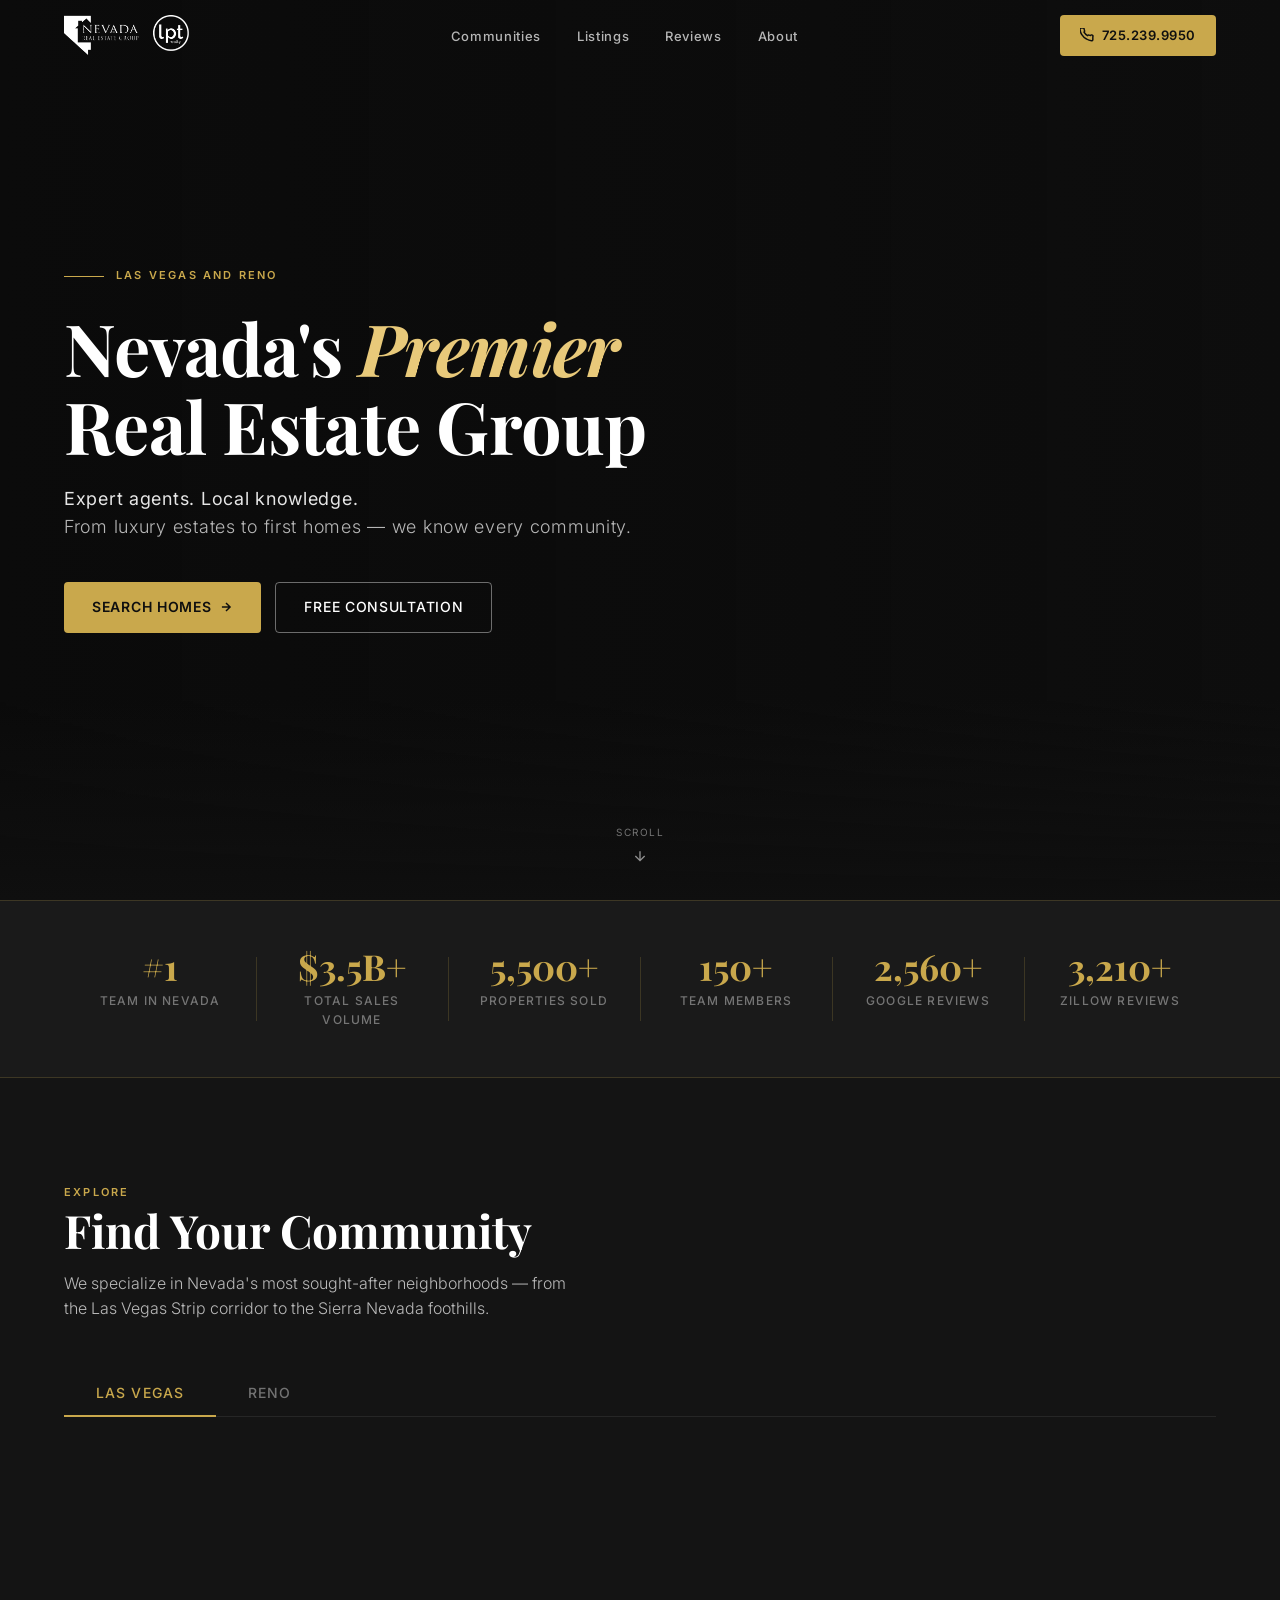
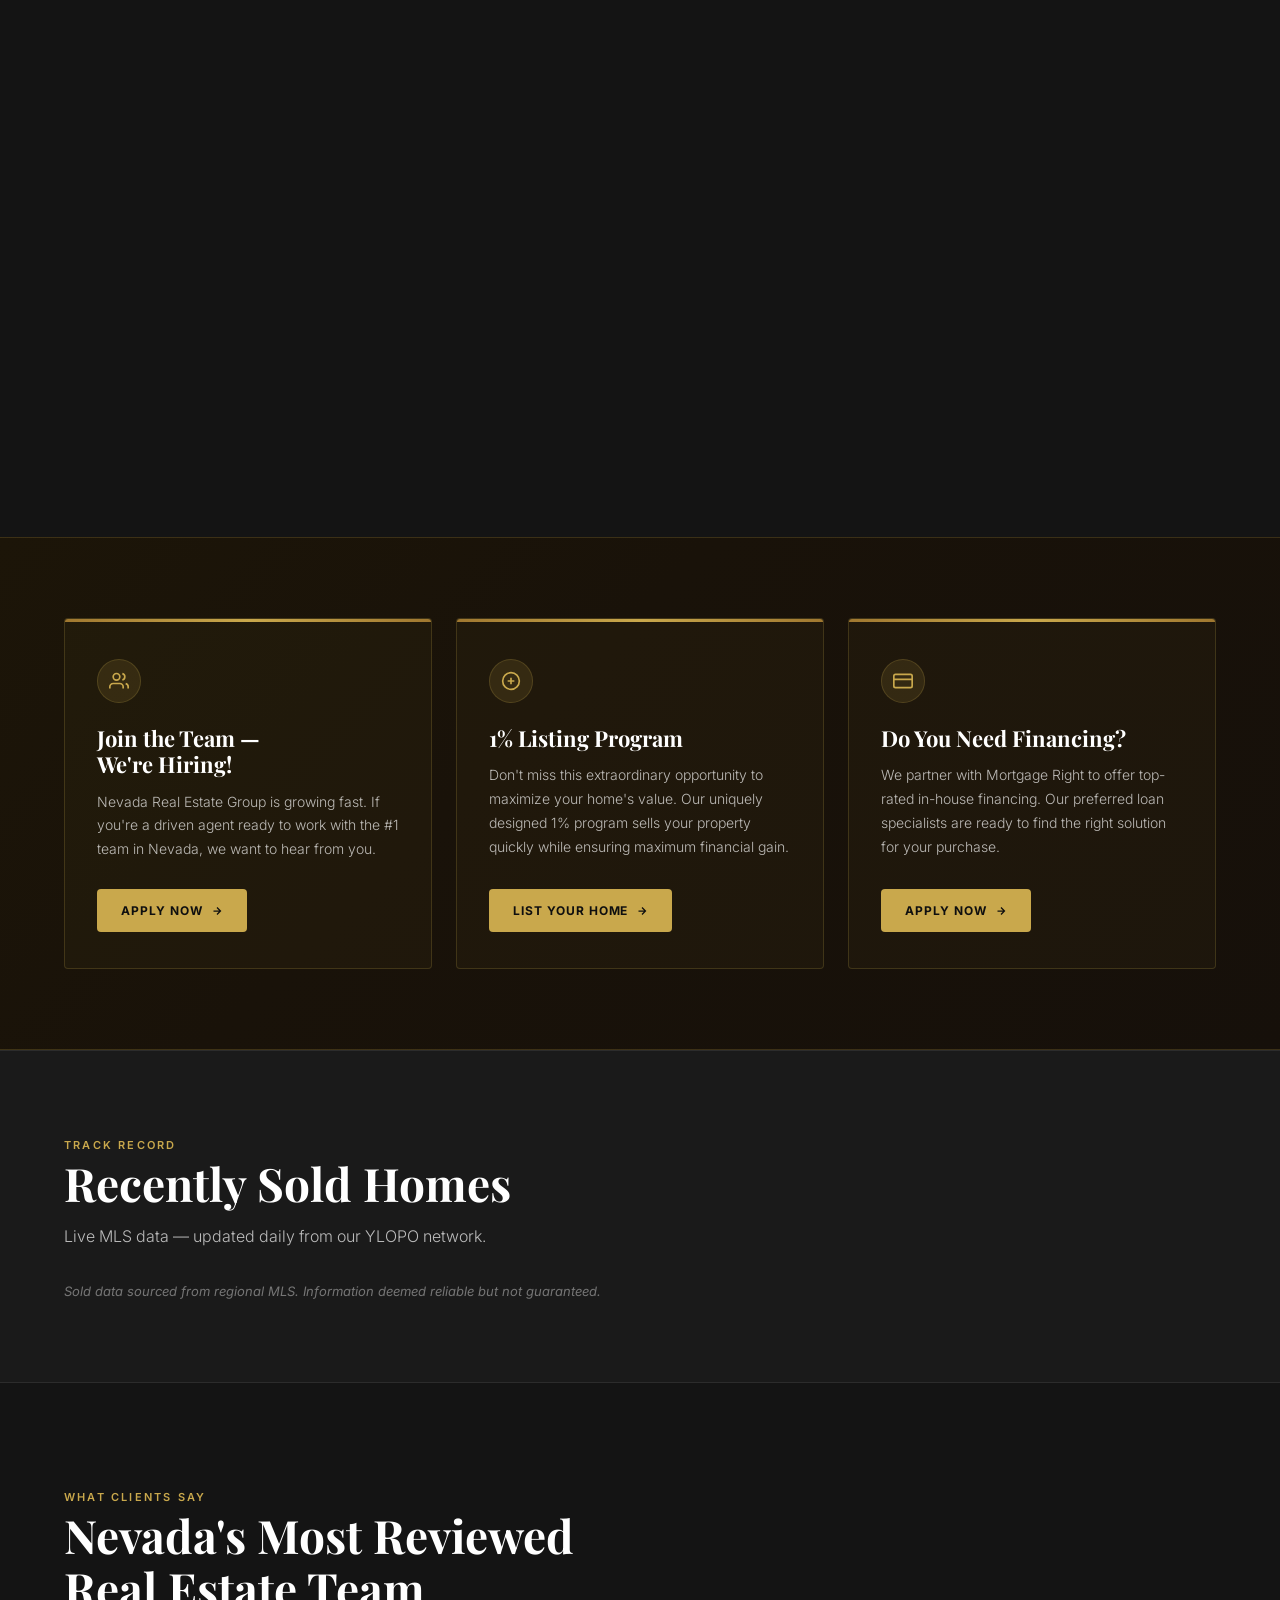
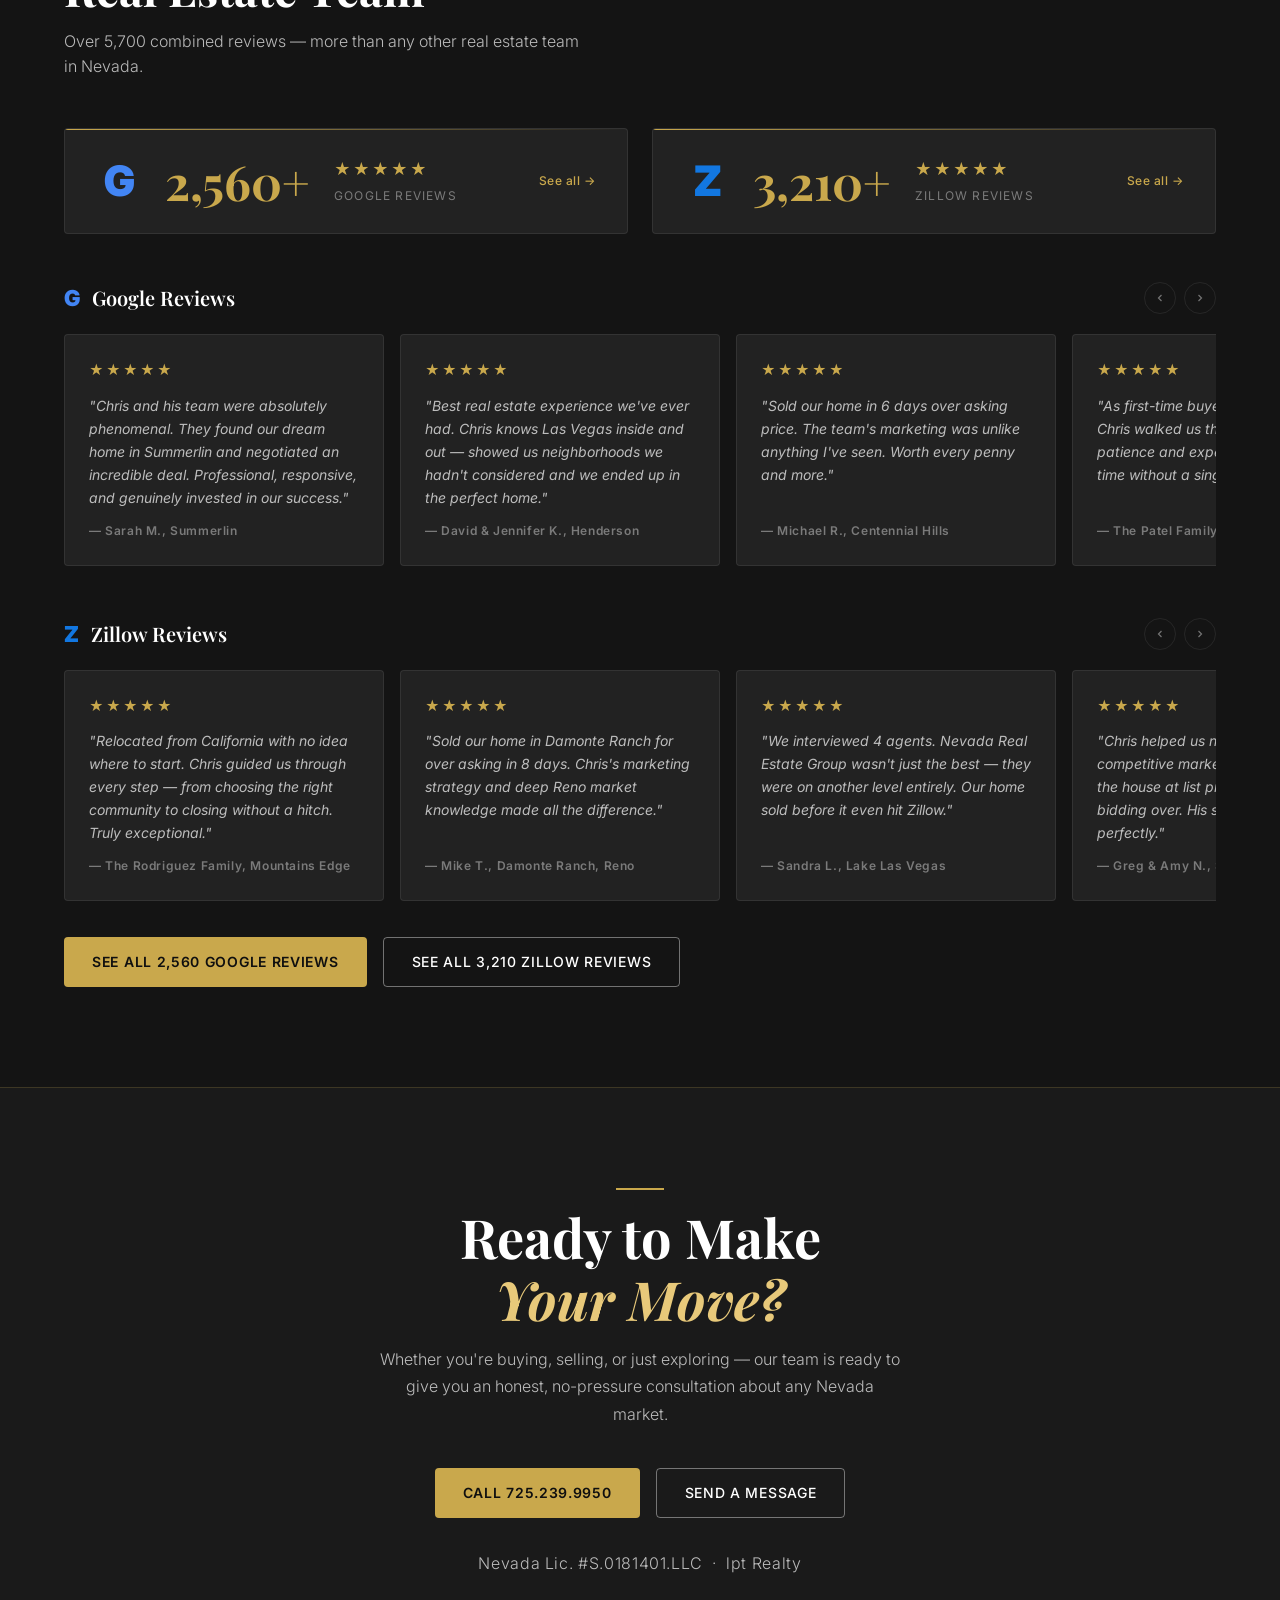
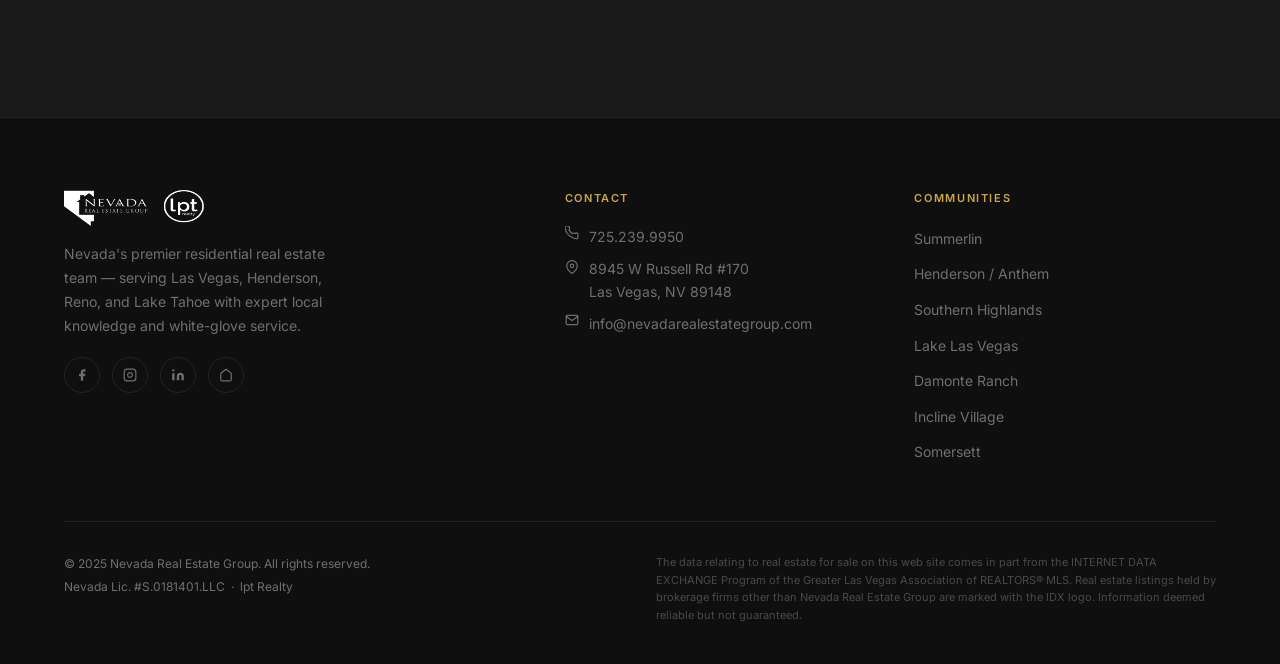
==== index.html @ 544e7f03 "Update homepage: real stats, flip cards, callouts, reviews carousel - Hero: updated eyebrow to "Las " ====
<!DOCTYPE html>
<html lang="en">
<head>
  <meta charset="UTF-8">
  <meta name="viewport" content="width=device-width, initial-scale=1.0">
  <title>Nevada Real Estate Group | Las Vegas &amp; Reno Homes For Sale | Chris Nevada</title>
  <meta name="description" content="Nevada Real Estate Group — Your premier Las Vegas and Reno real estate experts. Search homes for sale in Summerlin, Henderson, Damonte Ranch, and all Nevada communities. Call 725.239.9950.">
  <meta name="robots" content="index, follow">
  <link rel="canonical" href="https://www.nevadarealestategroup.com/">

  <!-- Open Graph -->
  <meta property="og:type" content="website">
  <meta property="og:title" content="Nevada Real Estate Group | Las Vegas &amp; Reno Homes For Sale">
  <meta property="og:description" content="Premier Las Vegas and Reno real estate. Expert agents, daily updated listings, and personal service. Call 725.239.9950.">
  <meta property="og:url" content="https://www.nevadarealestategroup.com/">
  <meta property="og:image" content="https://www.nevadarealestategroup.com/og-image.jpg">
  <meta property="og:site_name" content="Nevada Real Estate Group">

  <!-- Twitter Card -->
  <meta name="twitter:card" content="summary_large_image">
  <meta name="twitter:title" content="Nevada Real Estate Group | Las Vegas &amp; Reno Homes For Sale">
  <meta name="twitter:description" content="Premier Las Vegas and Reno real estate. Expert agents, daily updated listings.">

  <!-- Preconnect -->
  <link rel="preconnect" href="https://fonts.googleapis.com">
  <link rel="preconnect" href="https://fonts.gstatic.com" crossorigin>
  <link rel="preconnect" href="https://player.vimeo.com">

  <!-- Fonts -->
  <link href="https://fonts.googleapis.com/css2?family=Playfair+Display:ital,wght@0,400;0,600;0,700;1,400&family=Inter:wght@300;400;500;600&display=swap" rel="stylesheet">

  <!-- Schema.org Structured Data -->
  <script type="application/ld+json">
  {
    "@context": "https://schema.org",
    "@type": "RealEstateAgent",
    "name": "Nevada Real Estate Group",
    "alternateName": "Chris Nevada",
    "url": "https://www.nevadarealestategroup.com",
    "telephone": "+17252399950",
    "email": "info@nevadarealestategroup.com",
    "address": {
      "@type": "PostalAddress",
      "streetAddress": "8945 W Russell Rd #170",
      "addressLocality": "Las Vegas",
      "addressRegion": "NV",
      "postalCode": "89148",
      "addressCountry": "US"
    },
    "geo": {
      "@type": "GeoCoordinates",
      "latitude": 36.0614,
      "longitude": -115.2642
    },
    "openingHours": "Mo-Su 08:00-20:00",
    "areaServed": ["Las Vegas, NV", "Henderson, NV", "Reno, NV", "Nevada"],
    "priceRange": "$$-$$$$",
    "sameAs": [
      "https://www.facebook.com/NevadaRealEstateGroupINC/",
      "https://www.instagram.com/nreg_lasvegas/",
      "https://www.linkedin.com/in/chrisnevada/",
      "https://www.zillow.com/profile/NevadaGroup"
    ],
    "aggregateRating": {
      "@type": "AggregateRating",
      "ratingValue": "5.0",
      "reviewCount": "150",
      "bestRating": "5"
    }
  }
  </script>

  <style>
    /* ============================================================
       DESIGN TOKENS
    ============================================================ */
    :root {
      --gold:        #C9A84C;
      --gold-light:  #E8C97A;
      --gold-dark:   #A07830;
      --charcoal:    #0F0F0F;
      --dark:        #141414;
      --dark-2:      #1A1A1A;
      --dark-3:      #222222;
      --dark-4:      #2A2A2A;
      --border:      rgba(201,168,76,0.2);
      --border-dim:  rgba(255,255,255,0.08);
      --white:       #FFFFFF;
      --white-90:    rgba(255,255,255,0.90);
      --white-70:    rgba(255,255,255,0.70);
      --white-40:    rgba(255,255,255,0.40);
      --white-15:    rgba(255,255,255,0.15);
      --font-serif:  'Playfair Display', Georgia, serif;
      --font-sans:   'Inter', system-ui, sans-serif;
      --nav-h:       72px;
      --radius:      4px;
      --transition:  0.3s ease;
    }

    /* ============================================================
       RESET & BASE
    ============================================================ */
    *, *::before, *::after { box-sizing: border-box; margin: 0; padding: 0; }
    html { scroll-behavior: smooth; font-size: 16px; }
    body {
      background: var(--charcoal);
      color: var(--white-90);
      font-family: var(--font-sans);
      line-height: 1.6;
      -webkit-font-smoothing: antialiased;
    }
    img { display: block; max-width: 100%; }
    a { color: inherit; text-decoration: none; }
    button { font-family: var(--font-sans); cursor: pointer; border: none; background: none; }

    /* ============================================================
       UTILITIES
    ============================================================ */
    .container {
      width: 100%;
      max-width: 1200px;
      margin: 0 auto;
      padding: 0 24px;
    }
    .gold-rule {
      display: block;
      width: 48px;
      height: 2px;
      background: var(--gold);
      margin-bottom: 16px;
    }
    .section-label {
      font-family: var(--font-sans);
      font-size: 11px;
      font-weight: 600;
      letter-spacing: 0.2em;
      text-transform: uppercase;
      color: var(--gold);
      margin-bottom: 12px;
    }
    .visually-hidden {
      position: absolute;
      width: 1px; height: 1px;
      overflow: hidden;
      clip: rect(0,0,0,0);
    }

    /* ============================================================
       NAV
    ============================================================ */
    #nav {
      position: fixed;
      top: 0; left: 0; right: 0;
      z-index: 1000;
      height: var(--nav-h);
      display: flex;
      align-items: center;
      transition: background var(--transition), backdrop-filter var(--transition), border-color var(--transition);
      border-bottom: 1px solid transparent;
    }
    #nav.scrolled {
      background: rgba(14, 14, 14, 0.92);
      backdrop-filter: blur(16px);
      -webkit-backdrop-filter: blur(16px);
      border-bottom-color: var(--border-dim);
    }
    .nav-inner {
      display: flex;
      align-items: center;
      justify-content: space-between;
      width: 100%;
    }
    .nav-logo img {
      height: 40px;
      width: auto;
      filter: brightness(0) invert(1);
    }
    .nav-links {
      display: flex;
      align-items: center;
      gap: 36px;
      list-style: none;
    }
    .nav-links a {
      font-size: 13px;
      font-weight: 500;
      letter-spacing: 0.05em;
      color: var(--white-70);
      transition: color var(--transition);
      position: relative;
    }
    .nav-links a::after {
      content: '';
      position: absolute;
      bottom: -4px; left: 0; right: 0;
      height: 1px;
      background: var(--gold);
      transform: scaleX(0);
      transition: transform var(--transition);
      transform-origin: left;
    }
    .nav-links a:hover { color: var(--white); }
    .nav-links a:hover::after { transform: scaleX(1); }
    .nav-cta {
      display: flex;
      align-items: center;
      gap: 8px;
      padding: 10px 20px;
      background: var(--gold);
      color: var(--charcoal);
      font-size: 13px;
      font-weight: 600;
      letter-spacing: 0.04em;
      border-radius: var(--radius);
      transition: background var(--transition), transform var(--transition);
      white-space: nowrap;
    }
    .nav-cta:hover { background: var(--gold-light); transform: translateY(-1px); }
    .nav-cta svg { flex-shrink: 0; }

    /* Mobile hamburger */
    .nav-hamburger {
      display: none;
      flex-direction: column;
      gap: 5px;
      padding: 8px;
      cursor: pointer;
    }
    .nav-hamburger span {
      display: block;
      width: 24px; height: 2px;
      background: var(--white);
      border-radius: 2px;
      transition: var(--transition);
    }

    /* Mobile nav drawer */
    .nav-mobile {
      display: none;
      position: fixed;
      top: var(--nav-h); left: 0; right: 0;
      background: rgba(14,14,14,0.97);
      backdrop-filter: blur(16px);
      z-index: 999;
      padding: 32px 24px;
      border-bottom: 1px solid var(--border-dim);
    }
    .nav-mobile.open { display: block; }
    .nav-mobile ul {
      list-style: none;
      display: flex;
      flex-direction: column;
      gap: 24px;
      margin-bottom: 24px;
    }
    .nav-mobile ul a {
      font-size: 18px;
      font-weight: 400;
      color: var(--white-70);
    }
    .nav-mobile .nav-cta {
      display: inline-flex;
      font-size: 15px;
    }

    /* ============================================================
       HERO
    ============================================================ */
    #hero {
      position: relative;
      height: 100vh;
      min-height: 600px;
      display: flex;
      align-items: center;
      justify-content: center;
      overflow: hidden;
    }

    /* Vimeo video background */
    .hero-video-wrapper {
      position: absolute;
      inset: 0;
      z-index: 0;
      overflow: hidden;
    }
    .hero-video-wrapper iframe {
      position: absolute;
      top: 50%;
      left: 50%;
      width: 177.78vh; /* 16:9 at 100vh */
      height: 100vh;
      min-width: 100%;
      min-height: 56.25vw; /* 16:9 at 100vw */
      transform: translate(-50%, -50%);
      pointer-events: none;
      border: none;
    }

    /* Overlays */
    .hero-overlay-gradient {
      position: absolute;
      inset: 0;
      z-index: 1;
      background: linear-gradient(
        to right,
        rgba(10,10,10,0.80) 0%,
        rgba(10,10,10,0.55) 55%,
        rgba(10,10,10,0.30) 100%
      );
    }
    .hero-overlay-bottom {
      position: absolute;
      bottom: 0; left: 0; right: 0;
      height: 200px;
      z-index: 2;
      background: linear-gradient(to top, var(--charcoal), transparent);
    }

    /* Hero content */
    .hero-content {
      position: relative;
      z-index: 3;
      max-width: 680px;
    }
    .hero-eyebrow {
      display: flex;
      align-items: center;
      gap: 12px;
      margin-bottom: 24px;
    }
    .hero-eyebrow-line {
      display: block;
      width: 40px;
      height: 1px;
      background: var(--gold);
    }
    .hero-eyebrow span {
      font-size: 11px;
      font-weight: 600;
      letter-spacing: 0.2em;
      text-transform: uppercase;
      color: var(--gold);
    }
    #hero h1 {
      font-family: var(--font-serif);
      font-size: clamp(40px, 6vw, 72px);
      font-weight: 700;
      line-height: 1.08;
      color: var(--white);
      margin-bottom: 20px;
      letter-spacing: -0.01em;
    }
    #hero h1 em {
      font-style: italic;
      color: var(--gold-light);
    }
    .hero-sub {
      font-size: 18px;
      font-weight: 300;
      color: var(--white-70);
      margin-bottom: 40px;
      letter-spacing: 0.04em;
    }
    .hero-sub strong {
      color: var(--white-90);
      font-weight: 400;
    }
    .hero-ctas {
      display: flex;
      flex-wrap: wrap;
      gap: 14px;
      align-items: center;
    }
    .btn-primary {
      display: inline-flex;
      align-items: center;
      gap: 8px;
      padding: 14px 28px;
      background: var(--gold);
      color: var(--charcoal);
      font-size: 14px;
      font-weight: 600;
      letter-spacing: 0.05em;
      text-transform: uppercase;
      border-radius: var(--radius);
      transition: background var(--transition), transform var(--transition), box-shadow var(--transition);
    }
    .btn-primary:hover {
      background: var(--gold-light);
      transform: translateY(-2px);
      box-shadow: 0 8px 24px rgba(201,168,76,0.35);
    }
    .btn-outline {
      display: inline-flex;
      align-items: center;
      gap: 8px;
      padding: 13px 28px;
      border: 1px solid rgba(255,255,255,0.4);
      color: var(--white);
      font-size: 14px;
      font-weight: 500;
      letter-spacing: 0.05em;
      text-transform: uppercase;
      border-radius: var(--radius);
      transition: border-color var(--transition), background var(--transition), transform var(--transition);
    }
    .btn-outline:hover {
      border-color: var(--gold);
      background: rgba(201,168,76,0.08);
      transform: translateY(-2px);
    }

    /* Scroll indicator */
    .hero-scroll {
      position: absolute;
      bottom: 36px;
      left: 50%;
      transform: translateX(-50%);
      z-index: 3;
      display: flex;
      flex-direction: column;
      align-items: center;
      gap: 8px;
      opacity: 0.6;
      animation: bounce 2s infinite;
    }
    .hero-scroll span {
      font-size: 10px;
      letter-spacing: 0.15em;
      text-transform: uppercase;
      color: var(--white-70);
    }
    @keyframes bounce {
      0%, 100% { transform: translateX(-50%) translateY(0); }
      50% { transform: translateX(-50%) translateY(6px); }
    }

    /* ============================================================
       TRUST BAR
    ============================================================ */
    #trust {
      background: var(--dark-2);
      border-top: 1px solid var(--border);
      border-bottom: 1px solid var(--border);
      padding: 48px 0;
    }
    .trust-grid {
      display: grid;
      grid-template-columns: repeat(6, 1fr);
      gap: 0;
    }
    .trust-item {
      text-align: center;
      padding: 0 24px;
      position: relative;
    }
    .trust-item + .trust-item::before {
      content: '';
      position: absolute;
      left: 0; top: 10%; bottom: 10%;
      width: 1px;
      background: var(--border);
    }
    .trust-num {
      font-family: var(--font-serif);
      font-size: clamp(26px, 2.8vw, 38px);
      font-weight: 700;
      color: var(--gold);
      line-height: 1;
      margin-bottom: 6px;
    }
    .trust-label {
      font-size: 12px;
      font-weight: 500;
      letter-spacing: 0.1em;
      text-transform: uppercase;
      color: var(--white-40);
    }

    /* ============================================================
       COMMUNITIES
    ============================================================ */
    #communities {
      padding: 100px 0;
      background: var(--dark);
    }
    .section-header {
      margin-bottom: 48px;
    }
    .section-header h2 {
      font-family: var(--font-serif);
      font-size: clamp(30px, 4vw, 46px);
      font-weight: 700;
      color: var(--white);
      line-height: 1.15;
      margin-bottom: 14px;
    }
    .section-header p {
      font-size: 16px;
      color: var(--white-70);
      max-width: 520px;
      font-weight: 300;
    }

    /* Market tabs */
    .market-tabs {
      display: flex;
      gap: 0;
      margin-bottom: 48px;
      border-bottom: 1px solid var(--border-dim);
    }
    .market-tab {
      padding: 14px 32px;
      font-family: var(--font-sans);
      font-size: 14px;
      font-weight: 500;
      letter-spacing: 0.08em;
      text-transform: uppercase;
      color: var(--white-40);
      background: none;
      border: none;
      border-bottom: 2px solid transparent;
      margin-bottom: -1px;
      cursor: pointer;
      transition: color var(--transition), border-color var(--transition);
    }
    .market-tab:hover { color: var(--white-70); }
    .market-tab.active {
      color: var(--gold);
      border-bottom-color: var(--gold);
    }

    /* Communities grid */
    .communities-panel { display: none; }
    .communities-panel.active { display: block; }

    .communities-grid {
      display: grid;
      grid-template-columns: repeat(4, 1fr);
      gap: 16px;
    }

    /* Flip card */
    .community-card {
      height: 180px;
      perspective: 1000px;
      cursor: pointer;
    }
    .card-inner {
      position: relative;
      width: 100%; height: 100%;
      transform-style: preserve-3d;
      transition: transform 0.55s cubic-bezier(0.4, 0.2, 0.2, 1);
    }
    .community-card:hover .card-inner,
    .community-card.flipped .card-inner {
      transform: rotateY(180deg);
    }
    .card-front, .card-back {
      position: absolute;
      inset: 0;
      border-radius: var(--radius);
      backface-visibility: hidden;
      -webkit-backface-visibility: hidden;
      overflow: hidden;
    }
    .card-front {
      background: var(--dark-3);
      border: 1px solid var(--border-dim);
      padding: 24px 20px 20px;
      display: flex;
      flex-direction: column;
      justify-content: flex-end;
      transition: border-color var(--transition);
    }
    .card-front::before {
      content: '';
      position: absolute;
      top: 0; left: 0; right: 0;
      height: 2px;
      background: linear-gradient(90deg, var(--gold), var(--gold-dark));
      transform: scaleX(0);
      transition: transform 0.55s cubic-bezier(0.4, 0.2, 0.2, 1);
      transform-origin: left;
    }
    .community-card:hover .card-front::before { transform: scaleX(1); }
    .card-front-icon {
      position: absolute;
      top: 20px; right: 18px;
      color: var(--gold);
      opacity: 0.35;
    }
    .card-front h3 {
      font-family: var(--font-serif);
      font-size: 17px;
      font-weight: 600;
      color: var(--white);
      line-height: 1.25;
      margin-bottom: 4px;
    }
    .card-front .area {
      font-size: 11px;
      font-weight: 500;
      letter-spacing: 0.1em;
      text-transform: uppercase;
      color: var(--white-40);
    }
    .card-flip-hint {
      position: absolute;
      top: 16px; left: 16px;
      font-size: 10px;
      letter-spacing: 0.12em;
      text-transform: uppercase;
      color: var(--gold);
      opacity: 0.5;
    }
    .card-back {
      transform: rotateY(180deg);
      background: var(--dark-4);
      border: 1px solid var(--border);
      display: flex;
      flex-direction: column;
    }
    .card-back iframe {
      flex: 1;
      width: 100%;
      border: none;
      pointer-events: none;
      filter: grayscale(30%) brightness(0.85);
    }
    .card-back-cta {
      display: flex;
      align-items: center;
      justify-content: space-between;
      padding: 10px 14px;
      background: var(--gold);
      color: var(--charcoal);
      font-size: 11px;
      font-weight: 700;
      letter-spacing: 0.08em;
      text-transform: uppercase;
      text-decoration: none;
      transition: background var(--transition);
    }
    .card-back-cta:hover { background: var(--gold-light); }

    /* ============================================================
       RECENT SALES (YLOPO)
    ============================================================ */
    #recent-sales {
      padding: 80px 0;
      background: var(--dark-2);
      border-top: 1px solid var(--border-dim);
      border-bottom: 1px solid var(--border-dim);
    }
    #recent-sales .section-header {
      margin-bottom: 32px;
    }
    .ylopo-note {
      font-size: 13px;
      color: var(--white-40);
      margin-top: 24px;
      font-style: italic;
    }

    /* ============================================================
       REVIEWS
    ============================================================ */
    #reviews {
      padding: 100px 0;
      background: var(--dark);
    }
    .reviews-platforms {
      display: grid;
      grid-template-columns: 1fr 1fr;
      gap: 40px;
      margin-top: 56px;
    }
    .reviews-platform {
      background: var(--dark-3);
      border: 1px solid var(--border-dim);
      border-radius: var(--radius);
      padding: 40px;
      position: relative;
      overflow: hidden;
    }
    .reviews-platform::after {
      content: '';
      position: absolute;
      top: 0; left: 0; right: 0;
      height: 1px;
      background: linear-gradient(90deg, var(--gold), transparent);
    }
    .platform-header {
      display: flex;
      align-items: flex-start;
      justify-content: space-between;
      margin-bottom: 32px;
      gap: 16px;
    }
    .platform-info h3 {
      font-family: var(--font-serif);
      font-size: 22px;
      font-weight: 600;
      color: var(--white);
      margin-bottom: 8px;
    }
    .platform-stars {
      display: flex;
      align-items: center;
      gap: 4px;
      color: var(--gold);
      font-size: 18px;
      margin-bottom: 4px;
    }
    .platform-rating-text {
      font-size: 13px;
      color: var(--white-40);
    }
    .platform-logo {
      font-size: 28px;
      opacity: 0.7;
    }
    .review-quote {
      background: var(--dark-4);
      border-left: 2px solid var(--border);
      padding: 16px 18px;
      border-radius: 0 var(--radius) var(--radius) 0;
      margin-bottom: 12px;
    }
    .review-quote p {
      font-size: 14px;
      font-style: italic;
      color: var(--white-70);
      line-height: 1.65;
      margin-bottom: 8px;
    }
    .review-author {
      font-size: 12px;
      font-weight: 600;
      color: var(--white-40);
      letter-spacing: 0.05em;
    }
    .platform-cta {
      display: inline-flex;
      align-items: center;
      gap: 6px;
      margin-top: 24px;
      font-size: 13px;
      font-weight: 500;
      color: var(--gold);
      letter-spacing: 0.04em;
      transition: gap var(--transition);
    }
    .platform-cta:hover { gap: 10px; }

    /* ============================================================
       CTA STRIP
    ============================================================ */
    #cta-strip {
      padding: 100px 0;
      background: var(--dark-2);
      border-top: 1px solid var(--border);
      text-align: center;
    }
    #cta-strip .gold-rule { margin: 0 auto 16px; }
    #cta-strip h2 {
      font-family: var(--font-serif);
      font-size: clamp(32px, 5vw, 54px);
      font-weight: 700;
      color: var(--white);
      margin-bottom: 16px;
      line-height: 1.15;
    }
    #cta-strip h2 em {
      color: var(--gold-light);
      font-style: italic;
    }
    #cta-strip p {
      font-size: 16px;
      color: var(--white-70);
      max-width: 520px;
      margin: 0 auto 40px;
      font-weight: 300;
      line-height: 1.7;
    }
    .cta-strip-buttons {
      display: flex;
      align-items: center;
      justify-content: center;
      flex-wrap: wrap;
      gap: 16px;
      margin-bottom: 32px;
    }
    .license-note {
      font-size: 12px;
      color: var(--white-40);
      letter-spacing: 0.04em;
    }

    /* ============================================================
       FOOTER
    ============================================================ */
    footer {
      background: var(--charcoal);
      border-top: 1px solid var(--border-dim);
      padding: 72px 0 40px;
    }
    .footer-grid {
      display: grid;
      grid-template-columns: 1.5fr 1fr 1fr;
      gap: 48px;
      margin-bottom: 56px;
    }
    .footer-brand img {
      height: 36px;
      filter: brightness(0) invert(1);
      margin-bottom: 16px;
    }
    .footer-brand p {
      font-size: 14px;
      color: var(--white-40);
      line-height: 1.7;
      max-width: 280px;
    }
    .footer-col h4 {
      font-size: 11px;
      font-weight: 600;
      letter-spacing: 0.15em;
      text-transform: uppercase;
      color: var(--gold);
      margin-bottom: 18px;
    }
    .footer-col ul {
      list-style: none;
      display: flex;
      flex-direction: column;
      gap: 10px;
    }
    .footer-col ul li a {
      font-size: 14px;
      color: var(--white-40);
      transition: color var(--transition);
    }
    .footer-col ul li a:hover { color: var(--white); }
    .footer-contact-line {
      display: flex;
      align-items: flex-start;
      gap: 10px;
      font-size: 14px;
      color: var(--white-40);
      margin-bottom: 10px;
    }
    .footer-contact-line a { transition: color var(--transition); }
    .footer-contact-line a:hover { color: var(--white); }
    .footer-social {
      display: flex;
      gap: 12px;
      margin-top: 20px;
    }
    .footer-social a {
      display: flex;
      align-items: center;
      justify-content: center;
      width: 36px;
      height: 36px;
      border: 1px solid var(--border-dim);
      border-radius: 50%;
      color: var(--white-40);
      font-size: 14px;
      transition: border-color var(--transition), color var(--transition), background var(--transition);
    }
    .footer-social a:hover {
      border-color: var(--gold);
      color: var(--gold);
      background: rgba(201,168,76,0.08);
    }
    .footer-bottom {
      padding-top: 32px;
      border-top: 1px solid var(--border-dim);
      display: flex;
      align-items: flex-start;
      justify-content: space-between;
      gap: 24px;
      flex-wrap: wrap;
    }
    .footer-bottom-left p {
      font-size: 12px;
      color: var(--white-40);
      margin-bottom: 4px;
    }
    .footer-mls {
      font-size: 11px;
      color: var(--white-40);
      opacity: 0.6;
      max-width: 560px;
      line-height: 1.6;
    }

    /* ============================================================
       CALLOUTS
    ============================================================ */
    #callouts {
      padding: 80px 0;
      background: linear-gradient(135deg, #1C1508 0%, #191209 40%, #16100A 100%);
      border-top: 1px solid var(--border);
      border-bottom: 1px solid var(--border);
    }
    .callouts-grid {
      display: grid;
      grid-template-columns: repeat(3, 1fr);
      gap: 24px;
    }
    .callout-card {
      background: rgba(201,168,76,0.04);
      border: 1px solid var(--border);
      border-radius: var(--radius);
      padding: 40px 32px 36px;
      display: flex;
      flex-direction: column;
      position: relative;
      overflow: hidden;
      transition: border-color var(--transition), transform var(--transition), box-shadow var(--transition);
    }
    .callout-card::before {
      content: '';
      position: absolute;
      top: 0; left: 0; right: 0;
      height: 3px;
      background: linear-gradient(90deg, var(--gold-dark), var(--gold), var(--gold-dark));
    }
    .callout-card:hover {
      border-color: rgba(201,168,76,0.45);
      transform: translateY(-4px);
      box-shadow: 0 16px 40px rgba(0,0,0,0.5);
    }
    .callout-icon {
      width: 44px; height: 44px;
      border-radius: 50%;
      background: rgba(201,168,76,0.12);
      border: 1px solid var(--border);
      display: flex; align-items: center; justify-content: center;
      color: var(--gold);
      margin-bottom: 22px;
    }
    .callout-card h3 {
      font-family: var(--font-serif);
      font-size: 22px;
      font-weight: 700;
      color: var(--white);
      margin-bottom: 12px;
      line-height: 1.2;
    }
    .callout-card p {
      font-size: 14px;
      color: var(--white-70);
      line-height: 1.7;
      font-weight: 300;
      flex: 1;
      margin-bottom: 28px;
    }
    .callout-btn {
      display: inline-flex;
      align-items: center;
      gap: 8px;
      align-self: flex-start;
      padding: 12px 24px;
      background: var(--gold);
      color: var(--charcoal);
      font-size: 12px;
      font-weight: 700;
      letter-spacing: 0.08em;
      text-transform: uppercase;
      border-radius: var(--radius);
      transition: background var(--transition), transform var(--transition);
    }
    .callout-btn:hover { background: var(--gold-light); transform: translateY(-1px); }

    /* ============================================================
       REVIEWS — CAROUSEL
    ============================================================ */
    .reviews-counts {
      display: grid;
      grid-template-columns: 1fr 1fr;
      gap: 24px;
      margin-bottom: 48px;
    }
    .reviews-count-card {
      background: var(--dark-3);
      border: 1px solid var(--border-dim);
      border-radius: var(--radius);
      padding: 28px 32px;
      display: flex;
      align-items: center;
      gap: 24px;
      position: relative;
      overflow: hidden;
      transition: border-color var(--transition);
    }
    .reviews-count-card::after {
      content: '';
      position: absolute;
      top: 0; left: 0; right: 0;
      height: 1px;
      background: linear-gradient(90deg, var(--gold), transparent);
    }
    .reviews-count-card:hover { border-color: var(--border); }
    .rcc-platform {
      font-size: 42px;
      font-weight: 900;
      color: var(--white-40);
      line-height: 1;
      font-family: var(--font-sans);
      width: 44px;
      flex-shrink: 0;
      text-align: center;
    }
    .rcc-platform.google { color: #4285F4; }
    .rcc-platform.zillow { color: #1277E1; }
    .rcc-count {
      font-family: var(--font-serif);
      font-size: 48px;
      font-weight: 700;
      color: var(--gold);
      line-height: 1;
    }
    .rcc-meta { flex: 1; }
    .rcc-meta .rcc-stars { color: var(--gold); font-size: 16px; letter-spacing: 2px; }
    .rcc-meta .rcc-label {
      font-size: 12px;
      color: var(--white-40);
      text-transform: uppercase;
      letter-spacing: 0.1em;
      margin-top: 4px;
    }
    .rcc-link {
      font-size: 12px;
      color: var(--gold);
      font-weight: 500;
      letter-spacing: 0.04em;
      transition: opacity var(--transition);
      white-space: nowrap;
    }
    .rcc-link:hover { opacity: 0.75; }

    /* Review carousel */
    .reviews-carousel-wrap {
      position: relative;
    }
    .reviews-carousel-label {
      display: flex;
      align-items: center;
      gap: 12px;
      margin-bottom: 20px;
    }
    .reviews-carousel-label h3 {
      font-family: var(--font-serif);
      font-size: 20px;
      font-weight: 600;
      color: var(--white);
    }
    .reviews-carousel-label .rcc-platform { font-size: 22px; width: auto; }
    .carousel-nav {
      display: flex;
      gap: 8px;
      margin-left: auto;
    }
    .carousel-btn {
      width: 32px; height: 32px;
      border: 1px solid var(--border-dim);
      border-radius: 50%;
      display: flex; align-items: center; justify-content: center;
      color: var(--white-40);
      background: none;
      cursor: pointer;
      transition: border-color var(--transition), color var(--transition);
    }
    .carousel-btn:hover { border-color: var(--gold); color: var(--gold); }
    .reviews-carousel {
      display: flex;
      gap: 16px;
      overflow-x: auto;
      scroll-snap-type: x mandatory;
      scrollbar-width: none;
      -ms-overflow-style: none;
      padding-bottom: 4px;
    }
    .reviews-carousel::-webkit-scrollbar { display: none; }
    .review-card {
      flex: 0 0 320px;
      scroll-snap-align: start;
      background: var(--dark-3);
      border: 1px solid var(--border-dim);
      border-radius: var(--radius);
      padding: 24px;
      display: flex;
      flex-direction: column;
      gap: 12px;
    }
    .review-card-stars { color: var(--gold); font-size: 14px; letter-spacing: 2px; }
    .review-card-text {
      font-size: 14px;
      color: var(--white-70);
      line-height: 1.65;
      font-style: italic;
      flex: 1;
    }
    .review-card-author {
      font-size: 12px;
      font-weight: 600;
      color: var(--white-40);
      letter-spacing: 0.05em;
    }
    .reviews-section-cta {
      margin-top: 32px;
      display: flex;
      gap: 16px;
      flex-wrap: wrap;
    }

    /* ============================================================
       RESPONSIVE
    ============================================================ */
    @media (max-width: 1024px) {
      .communities-grid { grid-template-columns: repeat(3, 1fr); }
      .trust-grid { grid-template-columns: repeat(3, 1fr); gap: 0; }
    }
    @media (max-width: 768px) {
      :root { --nav-h: 64px; }
      .trust-grid { grid-template-columns: repeat(2, 1fr); gap: 0; }
      .trust-item + .trust-item::before { display: none; }
    }
    @media (max-width: 768px) {
      :root { --nav-h: 64px; }
      .nav-links, .nav-cta { display: none; }
      .nav-hamburger { display: flex; }
      .communities-grid { grid-template-columns: repeat(2, 1fr); }
      .reviews-platforms { grid-template-columns: 1fr; }
      .callouts-grid { grid-template-columns: 1fr; }
      .footer-grid { grid-template-columns: 1fr; gap: 40px; }
      .footer-bottom { flex-direction: column; }
      .hero-content { max-width: 100%; }
      .market-tab { padding: 12px 20px; font-size: 12px; }
    }
    @media (max-width: 480px) {
      .communities-grid { grid-template-columns: 1fr; }
      .trust-grid { grid-template-columns: 1fr 1fr; }
      .hero-ctas { flex-direction: column; align-items: flex-start; }
    }
  </style>
</head>

<body>

  <!-- ============================================================
       NAV
  ============================================================ -->
  <header>
    <nav id="nav" role="navigation" aria-label="Main navigation">
      <div class="container">
        <div class="nav-inner">
          <a href="/" class="nav-logo" aria-label="Nevada Real Estate Group — Home">
            <img src="logo.png" alt="Nevada Real Estate Group" width="160" height="40">
          </a>

          <ul class="nav-links">
            <li><a href="#communities">Communities</a></li>
            <li><a href="#recent-sales">Listings</a></li>
            <li><a href="#reviews">Reviews</a></li>
            <li><a href="#cta-strip">About</a></li>
          </ul>

          <a href="tel:+17252399950" class="nav-cta" aria-label="Call Nevada Real Estate Group">
            <svg width="14" height="14" viewBox="0 0 24 24" fill="none" stroke="currentColor" stroke-width="2.5" aria-hidden="true">
              <path d="M22 16.92v3a2 2 0 01-2.18 2 19.79 19.79 0 01-8.63-3.07A19.5 19.5 0 013.07 11.5 19.79 19.79 0 01.12 2.74 2 2 0 012.11 0h3a2 2 0 012 1.72c.127.96.361 1.903.7 2.81a2 2 0 01-.45 2.11L6.91 7.09a16 16 0 006 6l.46-.46a2 2 0 012.11-.45c.907.339 1.85.573 2.81.7A2 2 0 0122 14.92v2z"/>
            </svg>
            725.239.9950
          </a>

          <button class="nav-hamburger" aria-label="Toggle mobile menu" aria-expanded="false" id="hamburger-btn">
            <span></span>
            <span></span>
            <span></span>
          </button>
        </div>
      </div>
    </nav>

    <!-- Mobile nav -->
    <div class="nav-mobile" id="mobile-nav" role="dialog" aria-label="Mobile navigation">
      <ul>
        <li><a href="#communities" class="mobile-nav-link">Communities</a></li>
        <li><a href="#recent-sales" class="mobile-nav-link">Listings</a></li>
        <li><a href="#reviews" class="mobile-nav-link">Reviews</a></li>
        <li><a href="#cta-strip" class="mobile-nav-link">About</a></li>
      </ul>
      <a href="tel:+17252399950" class="nav-cta">
        <svg width="14" height="14" viewBox="0 0 24 24" fill="none" stroke="currentColor" stroke-width="2.5" aria-hidden="true">
          <path d="M22 16.92v3a2 2 0 01-2.18 2 19.79 19.79 0 01-8.63-3.07A19.5 19.5 0 013.07 11.5 19.79 19.79 0 01.12 2.74 2 2 0 012.11 0h3a2 2 0 012 1.72c.127.96.361 1.903.7 2.81a2 2 0 01-.45 2.11L6.91 7.09a16 16 0 006 6l.46-.46a2 2 0 012.11-.45c.907.339 1.85.573 2.81.7A2 2 0 0122 14.92v2z"/>
        </svg>
        Call 725.239.9950
      </a>
    </div>
  </header>

  <main>
    <!-- ============================================================
         HERO
    ============================================================ -->
    <section id="hero" aria-label="Hero">
      <!-- Vimeo video background -->
      <div class="hero-video-wrapper" aria-hidden="true">
        <iframe
          src="https://player.vimeo.com/video/1172292123?background=1&autoplay=1&loop=1&byline=0&title=0&muted=1&controls=0&dnt=1"
          frameborder="0"
          allow="autoplay; fullscreen"
          title="Las Vegas aerial video background"
          loading="lazy"
        ></iframe>
      </div>
      <div class="hero-overlay-gradient" aria-hidden="true"></div>
      <div class="hero-overlay-bottom" aria-hidden="true"></div>

      <div class="container">
        <div class="hero-content">
          <div class="hero-eyebrow">
            <span class="hero-eyebrow-line" aria-hidden="true"></span>
            <span>Las Vegas and Reno</span>
          </div>

          <h1>Nevada's <em>Premier</em><br>Real Estate Group</h1>

          <p class="hero-sub">
            <strong>Expert agents. Local knowledge.</strong><br>
            From luxury estates to first homes — we know every community.
          </p>

          <div class="hero-ctas">
            <a href="#communities" class="btn-primary">
              Search Homes
              <svg width="14" height="14" viewBox="0 0 24 24" fill="none" stroke="currentColor" stroke-width="2.5" aria-hidden="true"><path d="M5 12h14M12 5l7 7-7 7"/></svg>
            </a>
            <a href="tel:+17252399950" class="btn-outline">
              Free Consultation
            </a>
          </div>
        </div>
      </div>

      <div class="hero-scroll" aria-hidden="true">
        <span>Scroll</span>
        <svg width="16" height="16" viewBox="0 0 24 24" fill="none" stroke="currentColor" stroke-width="2"><path d="M12 5v14M5 12l7 7 7-7"/></svg>
      </div>
    </section>

    <!-- ============================================================
         TRUST BAR
    ============================================================ -->
    <section id="trust" aria-label="Key statistics">
      <div class="container">
        <div class="trust-grid">
          <div class="trust-item">
            <div class="trust-num">#1</div>
            <div class="trust-label">Team in Nevada</div>
          </div>
          <div class="trust-item">
            <div class="trust-num">$3.5B+</div>
            <div class="trust-label">Total Sales Volume</div>
          </div>
          <div class="trust-item">
            <div class="trust-num">5,500+</div>
            <div class="trust-label">Properties Sold</div>
          </div>
          <div class="trust-item">
            <div class="trust-num">150+</div>
            <div class="trust-label">Team Members</div>
          </div>
          <div class="trust-item">
            <div class="trust-num">2,560+</div>
            <div class="trust-label">Google Reviews</div>
          </div>
          <div class="trust-item">
            <div class="trust-num">3,210+</div>
            <div class="trust-label">Zillow Reviews</div>
          </div>
        </div>
      </div>
    </section>

    <!-- ============================================================
         COMMUNITIES
    ============================================================ -->
    <section id="communities" aria-label="Communities">
      <div class="container">
        <div class="section-header">
          <span class="section-label">Explore</span>
          <h2>Find Your Community</h2>
          <p>We specialize in Nevada's most sought-after neighborhoods — from the Las Vegas Strip corridor to the Sierra Nevada foothills.</p>
        </div>

        <!-- Market tabs -->
        <div class="market-tabs" role="tablist" aria-label="Nevada markets">
          <button class="market-tab active" role="tab" aria-selected="true" aria-controls="panel-lv" id="tab-lv" data-market="lv">
            Las Vegas
          </button>
          <button class="market-tab" role="tab" aria-selected="false" aria-controls="panel-reno" id="tab-reno" data-market="reno">
            Reno
          </button>
        </div>

        <!-- Las Vegas panel -->
        <div class="communities-panel active" id="panel-lv" role="tabpanel" aria-labelledby="tab-lv">
          <div class="communities-grid">
            <div class="community-card" data-label="Summerlin homes for sale">
              <div class="card-inner">
                <div class="card-front">
                  <span class="card-flip-hint">Hover to see map</span>
                  <svg class="card-front-icon" width="28" height="28" viewBox="0 0 24 24" fill="none" stroke="currentColor" stroke-width="1.2" aria-hidden="true"><path d="M3 9l9-7 9 7v11a2 2 0 01-2 2H5a2 2 0 01-2-2z"/><polyline points="9 22 9 12 15 12 15 22"/></svg>
                  <h3>Summerlin</h3>
                  <span class="area">Las Vegas, NV</span>
                </div>
                <div class="card-back">
                  <iframe data-src="https://maps.google.com/maps?q=Summerlin+Las+Vegas+NV&output=embed&z=13" title="Summerlin map" loading="lazy"></iframe>
                  <a href="https://www.nevadarealestategroup.com/summerlin/" class="card-back-cta">View Homes <span aria-hidden="true">→</span></a>
                </div>
              </div>
            </div>
            <div class="community-card" data-label="Centennial Hills homes for sale">
              <div class="card-inner">
                <div class="card-front">
                  <span class="card-flip-hint">Hover to see map</span>
                  <svg class="card-front-icon" width="28" height="28" viewBox="0 0 24 24" fill="none" stroke="currentColor" stroke-width="1.2" aria-hidden="true"><path d="M3 9l9-7 9 7v11a2 2 0 01-2 2H5a2 2 0 01-2-2z"/><polyline points="9 22 9 12 15 12 15 22"/></svg>
                  <h3>Centennial Hills</h3>
                  <span class="area">Northwest Las Vegas</span>
                </div>
                <div class="card-back">
                  <iframe data-src="https://maps.google.com/maps?q=Centennial+Hills+Las+Vegas+NV&output=embed&z=13" title="Centennial Hills map" loading="lazy"></iframe>
                  <a href="https://www.nevadarealestategroup.com/centennial-hills/" class="card-back-cta">View Homes <span aria-hidden="true">→</span></a>
                </div>
              </div>
            </div>
            <div class="community-card" data-label="Mountains Edge homes for sale">
              <div class="card-inner">
                <div class="card-front">
                  <span class="card-flip-hint">Hover to see map</span>
                  <svg class="card-front-icon" width="28" height="28" viewBox="0 0 24 24" fill="none" stroke="currentColor" stroke-width="1.2" aria-hidden="true"><path d="M3 9l9-7 9 7v11a2 2 0 01-2 2H5a2 2 0 01-2-2z"/><polyline points="9 22 9 12 15 12 15 22"/></svg>
                  <h3>Mountains Edge</h3>
                  <span class="area">Southwest Las Vegas</span>
                </div>
                <div class="card-back">
                  <iframe data-src="https://maps.google.com/maps?q=Mountains+Edge+Las+Vegas+NV&output=embed&z=13" title="Mountains Edge map" loading="lazy"></iframe>
                  <a href="https://www.nevadarealestategroup.com/mountains-edge/" class="card-back-cta">View Homes <span aria-hidden="true">→</span></a>
                </div>
              </div>
            </div>
            <div class="community-card" data-label="Red Rock Country Club homes for sale">
              <div class="card-inner">
                <div class="card-front">
                  <span class="card-flip-hint">Hover to see map</span>
                  <svg class="card-front-icon" width="28" height="28" viewBox="0 0 24 24" fill="none" stroke="currentColor" stroke-width="1.2" aria-hidden="true"><path d="M3 9l9-7 9 7v11a2 2 0 01-2 2H5a2 2 0 01-2-2z"/><polyline points="9 22 9 12 15 12 15 22"/></svg>
                  <h3>Red Rock Country Club</h3>
                  <span class="area">Summerlin, Las Vegas</span>
                </div>
                <div class="card-back">
                  <iframe data-src="https://maps.google.com/maps?q=Red+Rock+Country+Club+Las+Vegas+NV&output=embed&z=13" title="Red Rock Country Club map" loading="lazy"></iframe>
                  <a href="https://www.nevadarealestategroup.com/red-rock-country-club/" class="card-back-cta">View Homes <span aria-hidden="true">→</span></a>
                </div>
              </div>
            </div>
            <div class="community-card" data-label="The Lakes homes for sale">
              <div class="card-inner">
                <div class="card-front">
                  <span class="card-flip-hint">Hover to see map</span>
                  <svg class="card-front-icon" width="28" height="28" viewBox="0 0 24 24" fill="none" stroke="currentColor" stroke-width="1.2" aria-hidden="true"><path d="M3 9l9-7 9 7v11a2 2 0 01-2 2H5a2 2 0 01-2-2z"/><polyline points="9 22 9 12 15 12 15 22"/></svg>
                  <h3>The Lakes</h3>
                  <span class="area">Las Vegas, NV</span>
                </div>
                <div class="card-back">
                  <iframe data-src="https://maps.google.com/maps?q=The+Lakes+Las+Vegas+NV&output=embed&z=13" title="The Lakes map" loading="lazy"></iframe>
                  <a href="https://www.nevadarealestategroup.com/the-lakes/" class="card-back-cta">View Homes <span aria-hidden="true">→</span></a>
                </div>
              </div>
            </div>
            <div class="community-card" data-label="Southern Highlands homes for sale">
              <div class="card-inner">
                <div class="card-front">
                  <span class="card-flip-hint">Hover to see map</span>
                  <svg class="card-front-icon" width="28" height="28" viewBox="0 0 24 24" fill="none" stroke="currentColor" stroke-width="1.2" aria-hidden="true"><path d="M3 9l9-7 9 7v11a2 2 0 01-2 2H5a2 2 0 01-2-2z"/><polyline points="9 22 9 12 15 12 15 22"/></svg>
                  <h3>Southern Highlands</h3>
                  <span class="area">South Las Vegas</span>
                </div>
                <div class="card-back">
                  <iframe data-src="https://maps.google.com/maps?q=Southern+Highlands+Las+Vegas+NV&output=embed&z=13" title="Southern Highlands map" loading="lazy"></iframe>
                  <a href="https://www.nevadarealestategroup.com/southern-highlands/" class="card-back-cta">View Homes <span aria-hidden="true">→</span></a>
                </div>
              </div>
            </div>
            <div class="community-card" data-label="Desert Shores homes for sale">
              <div class="card-inner">
                <div class="card-front">
                  <span class="card-flip-hint">Hover to see map</span>
                  <svg class="card-front-icon" width="28" height="28" viewBox="0 0 24 24" fill="none" stroke="currentColor" stroke-width="1.2" aria-hidden="true"><path d="M3 9l9-7 9 7v11a2 2 0 01-2 2H5a2 2 0 01-2-2z"/><polyline points="9 22 9 12 15 12 15 22"/></svg>
                  <h3>Desert Shores</h3>
                  <span class="area">Northwest Las Vegas</span>
                </div>
                <div class="card-back">
                  <iframe data-src="https://maps.google.com/maps?q=Desert+Shores+Las+Vegas+NV&output=embed&z=13" title="Desert Shores map" loading="lazy"></iframe>
                  <a href="https://www.nevadarealestategroup.com/desert-shores/" class="card-back-cta">View Homes <span aria-hidden="true">→</span></a>
                </div>
              </div>
            </div>
            <div class="community-card" data-label="Henderson Anthem homes for sale">
              <div class="card-inner">
                <div class="card-front">
                  <span class="card-flip-hint">Hover to see map</span>
                  <svg class="card-front-icon" width="28" height="28" viewBox="0 0 24 24" fill="none" stroke="currentColor" stroke-width="1.2" aria-hidden="true"><path d="M3 9l9-7 9 7v11a2 2 0 01-2 2H5a2 2 0 01-2-2z"/><polyline points="9 22 9 12 15 12 15 22"/></svg>
                  <h3>Henderson / Anthem</h3>
                  <span class="area">Henderson, NV</span>
                </div>
                <div class="card-back">
                  <iframe data-src="https://maps.google.com/maps?q=Anthem+Henderson+NV&output=embed&z=13" title="Henderson Anthem map" loading="lazy"></iframe>
                  <a href="https://www.nevadarealestategroup.com/henderson/" class="card-back-cta">View Homes <span aria-hidden="true">→</span></a>
                </div>
              </div>
            </div>
            <div class="community-card" data-label="Green Valley Ranch homes for sale">
              <div class="card-inner">
                <div class="card-front">
                  <span class="card-flip-hint">Hover to see map</span>
                  <svg class="card-front-icon" width="28" height="28" viewBox="0 0 24 24" fill="none" stroke="currentColor" stroke-width="1.2" aria-hidden="true"><path d="M3 9l9-7 9 7v11a2 2 0 01-2 2H5a2 2 0 01-2-2z"/><polyline points="9 22 9 12 15 12 15 22"/></svg>
                  <h3>Green Valley Ranch</h3>
                  <span class="area">Henderson, NV</span>
                </div>
                <div class="card-back">
                  <iframe data-src="https://maps.google.com/maps?q=Green+Valley+Ranch+Henderson+NV&output=embed&z=13" title="Green Valley Ranch map" loading="lazy"></iframe>
                  <a href="https://www.nevadarealestategroup.com/green-valley/" class="card-back-cta">View Homes <span aria-hidden="true">→</span></a>
                </div>
              </div>
            </div>
            <div class="community-card" data-label="Lake Las Vegas homes for sale">
              <div class="card-inner">
                <div class="card-front">
                  <span class="card-flip-hint">Hover to see map</span>
                  <svg class="card-front-icon" width="28" height="28" viewBox="0 0 24 24" fill="none" stroke="currentColor" stroke-width="1.2" aria-hidden="true"><path d="M3 9l9-7 9 7v11a2 2 0 01-2 2H5a2 2 0 01-2-2z"/><polyline points="9 22 9 12 15 12 15 22"/></svg>
                  <h3>Lake Las Vegas</h3>
                  <span class="area">Henderson, NV</span>
                </div>
                <div class="card-back">
                  <iframe data-src="https://maps.google.com/maps?q=Lake+Las+Vegas+Henderson+NV&output=embed&z=13" title="Lake Las Vegas map" loading="lazy"></iframe>
                  <a href="https://www.nevadarealestategroup.com/lake-las-vegas/" class="card-back-cta">View Homes <span aria-hidden="true">→</span></a>
                </div>
              </div>
            </div>
            <div class="community-card" data-label="MacDonald Highlands homes for sale">
              <div class="card-inner">
                <div class="card-front">
                  <span class="card-flip-hint">Hover to see map</span>
                  <svg class="card-front-icon" width="28" height="28" viewBox="0 0 24 24" fill="none" stroke="currentColor" stroke-width="1.2" aria-hidden="true"><path d="M3 9l9-7 9 7v11a2 2 0 01-2 2H5a2 2 0 01-2-2z"/><polyline points="9 22 9 12 15 12 15 22"/></svg>
                  <h3>MacDonald Highlands</h3>
                  <span class="area">Henderson, NV</span>
                </div>
                <div class="card-back">
                  <iframe data-src="https://maps.google.com/maps?q=MacDonald+Highlands+Henderson+NV&output=embed&z=13" title="MacDonald Highlands map" loading="lazy"></iframe>
                  <a href="https://www.nevadarealestategroup.com/macdonald-highlands/" class="card-back-cta">View Homes <span aria-hidden="true">→</span></a>
                </div>
              </div>
            </div>
            <div class="community-card" data-label="North Las Vegas homes for sale">
              <div class="card-inner">
                <div class="card-front">
                  <span class="card-flip-hint">Hover to see map</span>
                  <svg class="card-front-icon" width="28" height="28" viewBox="0 0 24 24" fill="none" stroke="currentColor" stroke-width="1.2" aria-hidden="true"><path d="M3 9l9-7 9 7v11a2 2 0 01-2 2H5a2 2 0 01-2-2z"/><polyline points="9 22 9 12 15 12 15 22"/></svg>
                  <h3>North Las Vegas</h3>
                  <span class="area">North Las Vegas, NV</span>
                </div>
                <div class="card-back">
                  <iframe data-src="https://maps.google.com/maps?q=North+Las+Vegas+NV&output=embed&z=13" title="North Las Vegas map" loading="lazy"></iframe>
                  <a href="https://www.nevadarealestategroup.com/north-las-vegas/" class="card-back-cta">View Homes <span aria-hidden="true">→</span></a>
                </div>
              </div>
            </div>
          </div>
        </div>

        <!-- Reno panel -->
        <div class="communities-panel" id="panel-reno" role="tabpanel" aria-labelledby="tab-reno">
          <div class="communities-grid">
            <div class="community-card" data-label="Damonte Ranch homes for sale">
              <div class="card-inner">
                <div class="card-front">
                  <span class="card-flip-hint">Hover to see map</span>
                  <svg class="card-front-icon" width="28" height="28" viewBox="0 0 24 24" fill="none" stroke="currentColor" stroke-width="1.2" aria-hidden="true"><path d="M3 9l9-7 9 7v11a2 2 0 01-2 2H5a2 2 0 01-2-2z"/><polyline points="9 22 9 12 15 12 15 22"/></svg>
                  <h3>Damonte Ranch</h3>
                  <span class="area">South Reno, NV</span>
                </div>
                <div class="card-back">
                  <iframe data-src="https://maps.google.com/maps?q=Damonte+Ranch+Reno+NV&output=embed&z=13" title="Damonte Ranch map" loading="lazy"></iframe>
                  <a href="https://www.nevadarealestategroup.com/damonte-ranch/" class="card-back-cta">View Homes <span aria-hidden="true">→</span></a>
                </div>
              </div>
            </div>
            <div class="community-card" data-label="Double Diamond homes for sale">
              <div class="card-inner">
                <div class="card-front">
                  <span class="card-flip-hint">Hover to see map</span>
                  <svg class="card-front-icon" width="28" height="28" viewBox="0 0 24 24" fill="none" stroke="currentColor" stroke-width="1.2" aria-hidden="true"><path d="M3 9l9-7 9 7v11a2 2 0 01-2 2H5a2 2 0 01-2-2z"/><polyline points="9 22 9 12 15 12 15 22"/></svg>
                  <h3>Double Diamond</h3>
                  <span class="area">South Reno, NV</span>
                </div>
                <div class="card-back">
                  <iframe data-src="https://maps.google.com/maps?q=Double+Diamond+Reno+NV&output=embed&z=13" title="Double Diamond map" loading="lazy"></iframe>
                  <a href="https://www.nevadarealestategroup.com/double-diamond/" class="card-back-cta">View Homes <span aria-hidden="true">→</span></a>
                </div>
              </div>
            </div>
            <div class="community-card" data-label="South Reno homes for sale">
              <div class="card-inner">
                <div class="card-front">
                  <span class="card-flip-hint">Hover to see map</span>
                  <svg class="card-front-icon" width="28" height="28" viewBox="0 0 24 24" fill="none" stroke="currentColor" stroke-width="1.2" aria-hidden="true"><path d="M3 9l9-7 9 7v11a2 2 0 01-2 2H5a2 2 0 01-2-2z"/><polyline points="9 22 9 12 15 12 15 22"/></svg>
                  <h3>South Reno</h3>
                  <span class="area">Reno, NV</span>
                </div>
                <div class="card-back">
                  <iframe data-src="https://maps.google.com/maps?q=South+Reno+NV&output=embed&z=13" title="South Reno map" loading="lazy"></iframe>
                  <a href="https://www.nevadarealestategroup.com/south-reno/" class="card-back-cta">View Homes <span aria-hidden="true">→</span></a>
                </div>
              </div>
            </div>
            <div class="community-card" data-label="Midtown Reno homes for sale">
              <div class="card-inner">
                <div class="card-front">
                  <span class="card-flip-hint">Hover to see map</span>
                  <svg class="card-front-icon" width="28" height="28" viewBox="0 0 24 24" fill="none" stroke="currentColor" stroke-width="1.2" aria-hidden="true"><path d="M3 9l9-7 9 7v11a2 2 0 01-2 2H5a2 2 0 01-2-2z"/><polyline points="9 22 9 12 15 12 15 22"/></svg>
                  <h3>Midtown Reno</h3>
                  <span class="area">Reno, NV</span>
                </div>
                <div class="card-back">
                  <iframe data-src="https://maps.google.com/maps?q=Midtown+Reno+NV&output=embed&z=13" title="Midtown Reno map" loading="lazy"></iframe>
                  <a href="https://www.nevadarealestategroup.com/midtown-reno/" class="card-back-cta">View Homes <span aria-hidden="true">→</span></a>
                </div>
              </div>
            </div>
            <div class="community-card" data-label="Somersett homes for sale">
              <div class="card-inner">
                <div class="card-front">
                  <span class="card-flip-hint">Hover to see map</span>
                  <svg class="card-front-icon" width="28" height="28" viewBox="0 0 24 24" fill="none" stroke="currentColor" stroke-width="1.2" aria-hidden="true"><path d="M3 9l9-7 9 7v11a2 2 0 01-2 2H5a2 2 0 01-2-2z"/><polyline points="9 22 9 12 15 12 15 22"/></svg>
                  <h3>Somersett</h3>
                  <span class="area">Northwest Reno, NV</span>
                </div>
                <div class="card-back">
                  <iframe data-src="https://maps.google.com/maps?q=Somersett+Reno+NV&output=embed&z=13" title="Somersett map" loading="lazy"></iframe>
                  <a href="https://www.nevadarealestategroup.com/somersett/" class="card-back-cta">View Homes <span aria-hidden="true">→</span></a>
                </div>
              </div>
            </div>
            <div class="community-card" data-label="Caughlin Ranch homes for sale">
              <div class="card-inner">
                <div class="card-front">
                  <span class="card-flip-hint">Hover to see map</span>
                  <svg class="card-front-icon" width="28" height="28" viewBox="0 0 24 24" fill="none" stroke="currentColor" stroke-width="1.2" aria-hidden="true"><path d="M3 9l9-7 9 7v11a2 2 0 01-2 2H5a2 2 0 01-2-2z"/><polyline points="9 22 9 12 15 12 15 22"/></svg>
                  <h3>Caughlin Ranch</h3>
                  <span class="area">West Reno, NV</span>
                </div>
                <div class="card-back">
                  <iframe data-src="https://maps.google.com/maps?q=Caughlin+Ranch+Reno+NV&output=embed&z=13" title="Caughlin Ranch map" loading="lazy"></iframe>
                  <a href="https://www.nevadarealestategroup.com/caughlin-ranch/" class="card-back-cta">View Homes <span aria-hidden="true">→</span></a>
                </div>
              </div>
            </div>
            <div class="community-card" data-label="Arrowcreek homes for sale">
              <div class="card-inner">
                <div class="card-front">
                  <span class="card-flip-hint">Hover to see map</span>
                  <svg class="card-front-icon" width="28" height="28" viewBox="0 0 24 24" fill="none" stroke="currentColor" stroke-width="1.2" aria-hidden="true"><path d="M3 9l9-7 9 7v11a2 2 0 01-2 2H5a2 2 0 01-2-2z"/><polyline points="9 22 9 12 15 12 15 22"/></svg>
                  <h3>Arrowcreek</h3>
                  <span class="area">South Reno, NV</span>
                </div>
                <div class="card-back">
                  <iframe data-src="https://maps.google.com/maps?q=Arrowcreek+Reno+NV&output=embed&z=13" title="Arrowcreek map" loading="lazy"></iframe>
                  <a href="https://www.nevadarealestategroup.com/arrowcreek/" class="card-back-cta">View Homes <span aria-hidden="true">→</span></a>
                </div>
              </div>
            </div>
            <div class="community-card" data-label="Spanish Springs homes for sale">
              <div class="card-inner">
                <div class="card-front">
                  <span class="card-flip-hint">Hover to see map</span>
                  <svg class="card-front-icon" width="28" height="28" viewBox="0 0 24 24" fill="none" stroke="currentColor" stroke-width="1.2" aria-hidden="true"><path d="M3 9l9-7 9 7v11a2 2 0 01-2 2H5a2 2 0 01-2-2z"/><polyline points="9 22 9 12 15 12 15 22"/></svg>
                  <h3>Spanish Springs</h3>
                  <span class="area">Sparks, NV</span>
                </div>
                <div class="card-back">
                  <iframe data-src="https://maps.google.com/maps?q=Spanish+Springs+Sparks+NV&output=embed&z=13" title="Spanish Springs map" loading="lazy"></iframe>
                  <a href="https://www.nevadarealestategroup.com/spanish-springs/" class="card-back-cta">View Homes <span aria-hidden="true">→</span></a>
                </div>
              </div>
            </div>
            <div class="community-card" data-label="Incline Village homes for sale">
              <div class="card-inner">
                <div class="card-front">
                  <span class="card-flip-hint">Hover to see map</span>
                  <svg class="card-front-icon" width="28" height="28" viewBox="0 0 24 24" fill="none" stroke="currentColor" stroke-width="1.2" aria-hidden="true"><path d="M3 9l9-7 9 7v11a2 2 0 01-2 2H5a2 2 0 01-2-2z"/><polyline points="9 22 9 12 15 12 15 22"/></svg>
                  <h3>Incline Village</h3>
                  <span class="area">Lake Tahoe, NV</span>
                </div>
                <div class="card-back">
                  <iframe data-src="https://maps.google.com/maps?q=Incline+Village+NV&output=embed&z=13" title="Incline Village map" loading="lazy"></iframe>
                  <a href="https://www.nevadarealestategroup.com/incline-village/" class="card-back-cta">View Homes <span aria-hidden="true">→</span></a>
                </div>
              </div>
            </div>
            <div class="community-card" data-label="Carson City homes for sale">
              <div class="card-inner">
                <div class="card-front">
                  <span class="card-flip-hint">Hover to see map</span>
                  <svg class="card-front-icon" width="28" height="28" viewBox="0 0 24 24" fill="none" stroke="currentColor" stroke-width="1.2" aria-hidden="true"><path d="M3 9l9-7 9 7v11a2 2 0 01-2 2H5a2 2 0 01-2-2z"/><polyline points="9 22 9 12 15 12 15 22"/></svg>
                  <h3>Carson City</h3>
                  <span class="area">Carson City, NV</span>
                </div>
                <div class="card-back">
                  <iframe data-src="https://maps.google.com/maps?q=Carson+City+NV&output=embed&z=13" title="Carson City map" loading="lazy"></iframe>
                  <a href="https://www.nevadarealestategroup.com/carson-city/" class="card-back-cta">View Homes <span aria-hidden="true">→</span></a>
                </div>
              </div>
            </div>
          </div>
        </div>
      </div>
    </section>

    <!-- ============================================================
         CALLOUTS
    ============================================================ -->
    <section id="callouts" aria-label="Our services">
      <div class="container">
        <div class="callouts-grid">

          <div class="callout-card">
            <div class="callout-icon" aria-hidden="true">
              <svg width="20" height="20" viewBox="0 0 24 24" fill="none" stroke="currentColor" stroke-width="2"><path d="M17 21v-2a4 4 0 00-4-4H5a4 4 0 00-4 4v2"/><circle cx="9" cy="7" r="4"/><path d="M23 21v-2a4 4 0 00-3-3.87M16 3.13a4 4 0 010 7.75"/></svg>
            </div>
            <h3>Join the Team —<br>We're Hiring!</h3>
            <p>Nevada Real Estate Group is growing fast. If you're a driven agent ready to work with the #1 team in Nevada, we want to hear from you.</p>
            <a href="https://www.nevadarealestategroup.com/careers/" class="callout-btn">
              Apply Now
              <svg width="12" height="12" viewBox="0 0 24 24" fill="none" stroke="currentColor" stroke-width="2.5" aria-hidden="true"><path d="M5 12h14M12 5l7 7-7 7"/></svg>
            </a>
          </div>

          <div class="callout-card">
            <div class="callout-icon" aria-hidden="true">
              <svg width="20" height="20" viewBox="0 0 24 24" fill="none" stroke="currentColor" stroke-width="2"><circle cx="12" cy="12" r="10"/><line x1="12" y1="8" x2="12" y2="16"/><line x1="8" y1="12" x2="16" y2="12"/></svg>
            </div>
            <h3>1% Listing Program</h3>
            <p>Don't miss this extraordinary opportunity to maximize your home's value. Our uniquely designed 1% program sells your property quickly while ensuring maximum financial gain.</p>
            <a href="https://www.nevadarealestategroup.com/sell/" class="callout-btn">
              List Your Home
              <svg width="12" height="12" viewBox="0 0 24 24" fill="none" stroke="currentColor" stroke-width="2.5" aria-hidden="true"><path d="M5 12h14M12 5l7 7-7 7"/></svg>
            </a>
          </div>

          <div class="callout-card">
            <div class="callout-icon" aria-hidden="true">
              <svg width="20" height="20" viewBox="0 0 24 24" fill="none" stroke="currentColor" stroke-width="2"><rect x="1" y="4" width="22" height="16" rx="2" ry="2"/><line x1="1" y1="10" x2="23" y2="10"/></svg>
            </div>
            <h3>Do You Need Financing?</h3>
            <p>We partner with Mortgage Right to offer top-rated in-house financing. Our preferred loan specialists are ready to find the right solution for your purchase.</p>
            <a href="https://www.nevadarealestategroup.com/financing/" class="callout-btn">
              Apply Now
              <svg width="12" height="12" viewBox="0 0 24 24" fill="none" stroke="currentColor" stroke-width="2.5" aria-hidden="true"><path d="M5 12h14M12 5l7 7-7 7"/></svg>
            </a>
          </div>

        </div>
      </div>
    </section>

    <!-- ============================================================
         RECENT SALES — YLOPO WIDGET
    ============================================================ -->
    <section id="recent-sales" aria-label="Recently sold homes">
      <div class="container">
        <div class="section-header">
          <span class="section-label">Track Record</span>
          <h2>Recently Sold Homes</h2>
          <p>Live MLS data — updated daily from our YLOPO network.</p>
        </div>

        <!-- YLOPO Widget Config -->
        <script>
          var YLOPO_HOSTNAME = 'search.nevadarealestategroup.net';
          window.YLOPO_WIDGETS = { domain: 'search.nevadarealestategroup.net' };
        </script>

        <div class="YLOPO_resultsWidget" data-search='{"locations":[{"city":"Las Vegas","state":"NV"},{"city":"Henderson","state":"NV"},{"city":"Reno","state":"NV"}],"propertyTypes":["house","condo","townhouse"],"status":"sold"}'></div>

        <p class="ylopo-note">Sold data sourced from regional MLS. Information deemed reliable but not guaranteed.</p>
      </div>
    </section>

    <!-- ============================================================
         REVIEWS
    ============================================================ -->
    <section id="reviews" aria-label="Client reviews">
      <div class="container">
        <div class="section-header">
          <span class="section-label">What Clients Say</span>
          <h2>Nevada's Most Reviewed<br>Real Estate Team</h2>
          <p>Over 5,700 combined reviews — more than any other real estate team in Nevada.</p>
        </div>

        <!-- Review counts -->
        <div class="reviews-counts">
          <div class="reviews-count-card">
            <div class="rcc-platform google" aria-hidden="true">G</div>
            <div>
              <div class="rcc-count">2,560+</div>
            </div>
            <div class="rcc-meta">
              <div class="rcc-stars" aria-label="5 stars">★★★★★</div>
              <div class="rcc-label">Google Reviews</div>
            </div>
            <a href="https://share.google/RndBhGHXBHjfihGd2" class="rcc-link" target="_blank" rel="noopener noreferrer">See all →</a>
          </div>
          <div class="reviews-count-card">
            <div class="rcc-platform zillow" aria-hidden="true">Z</div>
            <div>
              <div class="rcc-count">3,210+</div>
            </div>
            <div class="rcc-meta">
              <div class="rcc-stars" aria-label="5 stars">★★★★★</div>
              <div class="rcc-label">Zillow Reviews</div>
            </div>
            <a href="https://www.zillow.com/profile/NevadaGroup" class="rcc-link" target="_blank" rel="noopener noreferrer">See all →</a>
          </div>
        </div>

        <!-- Google carousel -->
        <div class="reviews-carousel-wrap" style="margin-bottom:48px">
          <div class="reviews-carousel-label">
            <span class="rcc-platform google" aria-hidden="true">G</span>
            <h3>Google Reviews</h3>
            <div class="carousel-nav">
              <button class="carousel-btn" data-carousel="google" data-dir="-1" aria-label="Previous Google reviews">
                <svg width="12" height="12" viewBox="0 0 24 24" fill="none" stroke="currentColor" stroke-width="2.5"><path d="M15 18l-6-6 6-6"/></svg>
              </button>
              <button class="carousel-btn" data-carousel="google" data-dir="1" aria-label="Next Google reviews">
                <svg width="12" height="12" viewBox="0 0 24 24" fill="none" stroke="currentColor" stroke-width="2.5"><path d="M9 18l6-6-6-6"/></svg>
              </button>
            </div>
          </div>
          <div class="reviews-carousel" id="carousel-google">
            <div class="review-card"><div class="review-card-stars">★★★★★</div><p class="review-card-text">"Chris and his team were absolutely phenomenal. They found our dream home in Summerlin and negotiated an incredible deal. Professional, responsive, and genuinely invested in our success."</p><div class="review-card-author">— Sarah M., Summerlin</div></div>
            <div class="review-card"><div class="review-card-stars">★★★★★</div><p class="review-card-text">"Best real estate experience we've ever had. Chris knows Las Vegas inside and out — showed us neighborhoods we hadn't considered and we ended up in the perfect home."</p><div class="review-card-author">— David &amp; Jennifer K., Henderson</div></div>
            <div class="review-card"><div class="review-card-stars">★★★★★</div><p class="review-card-text">"Sold our home in 6 days over asking price. The team's marketing was unlike anything I've seen. Worth every penny and more."</p><div class="review-card-author">— Michael R., Centennial Hills</div></div>
            <div class="review-card"><div class="review-card-stars">★★★★★</div><p class="review-card-text">"As first-time buyers, we were nervous. Chris walked us through every step with patience and expertise. We closed on time without a single issue."</p><div class="review-card-author">— The Patel Family, Mountains Edge</div></div>
            <div class="review-card"><div class="review-card-stars">★★★★★</div><p class="review-card-text">"I've bought and sold 5 homes. This is the most professional team I've ever worked with. Their market knowledge is unmatched."</p><div class="review-card-author">— Karen W., Southern Highlands</div></div>
            <div class="review-card"><div class="review-card-stars">★★★★★</div><p class="review-card-text">"Relocated from Texas and had a tight timeline. Nevada Real Estate Group made it seamless. In our new home within 30 days — exactly what we needed."</p><div class="review-card-author">— James &amp; Lisa T., Green Valley Ranch</div></div>
          </div>
        </div>

        <!-- Zillow carousel -->
        <div class="reviews-carousel-wrap">
          <div class="reviews-carousel-label">
            <span class="rcc-platform zillow" aria-hidden="true">Z</span>
            <h3>Zillow Reviews</h3>
            <div class="carousel-nav">
              <button class="carousel-btn" data-carousel="zillow" data-dir="-1" aria-label="Previous Zillow reviews">
                <svg width="12" height="12" viewBox="0 0 24 24" fill="none" stroke="currentColor" stroke-width="2.5"><path d="M15 18l-6-6 6-6"/></svg>
              </button>
              <button class="carousel-btn" data-carousel="zillow" data-dir="1" aria-label="Next Zillow reviews">
                <svg width="12" height="12" viewBox="0 0 24 24" fill="none" stroke="currentColor" stroke-width="2.5"><path d="M9 18l6-6-6-6"/></svg>
              </button>
            </div>
          </div>
          <div class="reviews-carousel" id="carousel-zillow">
            <div class="review-card"><div class="review-card-stars">★★★★★</div><p class="review-card-text">"Relocated from California with no idea where to start. Chris guided us through every step — from choosing the right community to closing without a hitch. Truly exceptional."</p><div class="review-card-author">— The Rodriguez Family, Mountains Edge</div></div>
            <div class="review-card"><div class="review-card-stars">★★★★★</div><p class="review-card-text">"Sold our home in Damonte Ranch for over asking in 8 days. Chris's marketing strategy and deep Reno market knowledge made all the difference."</p><div class="review-card-author">— Mike T., Damonte Ranch, Reno</div></div>
            <div class="review-card"><div class="review-card-stars">★★★★★</div><p class="review-card-text">"We interviewed 4 agents. Nevada Real Estate Group wasn't just the best — they were on another level entirely. Our home sold before it even hit Zillow."</p><div class="review-card-author">— Sandra L., Lake Las Vegas</div></div>
            <div class="review-card"><div class="review-card-stars">★★★★★</div><p class="review-card-text">"Chris helped us navigate a very competitive market in Somersett. We got the house at list price when others were bidding over. His strategy worked perfectly."</p><div class="review-card-author">— Greg &amp; Amy N., Somersett, Reno</div></div>
            <div class="review-card"><div class="review-card-stars">★★★★★</div><p class="review-card-text">"Outstanding communication from day one. Always reachable, always prepared. This is what real estate service should look like."</p><div class="review-card-author">— Robert F., MacDonald Highlands</div></div>
            <div class="review-card"><div class="review-card-stars">★★★★★</div><p class="review-card-text">"Used the 1% listing program and couldn't be happier. Saved thousands without sacrificing any service quality. Highest recommendation."</p><div class="review-card-author">— The Chen Family, Caughlin Ranch</div></div>
          </div>
        </div>

        <div class="reviews-section-cta">
          <a href="https://share.google/RndBhGHXBHjfihGd2" class="btn-primary" target="_blank" rel="noopener noreferrer">See All 2,560 Google Reviews</a>
          <a href="https://www.zillow.com/profile/NevadaGroup" class="btn-outline" target="_blank" rel="noopener noreferrer">See All 3,210 Zillow Reviews</a>
        </div>
      </div>
    </section>

    <!-- ============================================================
         CTA STRIP
    ============================================================ -->
    <section id="cta-strip" aria-label="Call to action">
      <div class="container">
        <span class="gold-rule"></span>
        <h2>Ready to Make<br><em>Your Move?</em></h2>
        <p>Whether you're buying, selling, or just exploring — our team is ready to give you an honest, no-pressure consultation about any Nevada market.</p>

        <div class="cta-strip-buttons">
          <a href="tel:+17252399950" class="btn-primary">
            Call 725.239.9950
          </a>
          <a href="mailto:info@nevadarealestategroup.com" class="btn-outline">
            Send a Message
          </a>
        </div>

        <p class="license-note">Nevada Lic. #S.0181401.LLC &nbsp;·&nbsp; lpt Realty</p>
      </div>
    </section>
  </main>

  <!-- ============================================================
       FOOTER
  ============================================================ -->
  <footer>
    <div class="container">
      <div class="footer-grid">

        <!-- Brand col -->
        <div class="footer-brand">
          <img src="logo.png" alt="Nevada Real Estate Group" width="140" height="36">
          <p>Nevada's premier residential real estate team — serving Las Vegas, Henderson, Reno, and Lake Tahoe with expert local knowledge and white-glove service.</p>
          <div class="footer-social">
            <a href="https://www.facebook.com/NevadaRealEstateGroupINC/" target="_blank" rel="noopener noreferrer" aria-label="Facebook">
              <svg width="14" height="14" viewBox="0 0 24 24" fill="currentColor" aria-hidden="true"><path d="M18 2h-3a5 5 0 00-5 5v3H7v4h3v8h4v-8h3l1-4h-4V7a1 1 0 011-1h3z"/></svg>
            </a>
            <a href="https://www.instagram.com/nreg_lasvegas/" target="_blank" rel="noopener noreferrer" aria-label="Instagram">
              <svg width="14" height="14" viewBox="0 0 24 24" fill="none" stroke="currentColor" stroke-width="2" aria-hidden="true"><rect x="2" y="2" width="20" height="20" rx="5" ry="5"/><path d="M16 11.37A4 4 0 1112.63 8 4 4 0 0116 11.37z"/><line x1="17.5" y1="6.5" x2="17.51" y2="6.5"/></svg>
            </a>
            <a href="https://www.linkedin.com/in/chrisnevada/" target="_blank" rel="noopener noreferrer" aria-label="LinkedIn">
              <svg width="14" height="14" viewBox="0 0 24 24" fill="currentColor" aria-hidden="true"><path d="M16 8a6 6 0 016 6v7h-4v-7a2 2 0 00-2-2 2 2 0 00-2 2v7h-4v-7a6 6 0 016-6zM2 9h4v12H2z"/><circle cx="4" cy="4" r="2"/></svg>
            </a>
            <a href="https://www.zillow.com/profile/NevadaGroup" target="_blank" rel="noopener noreferrer" aria-label="Zillow">
              <svg width="14" height="14" viewBox="0 0 24 24" fill="none" stroke="currentColor" stroke-width="2" aria-hidden="true"><path d="M3 9l9-7 9 7v11a2 2 0 01-2 2H5a2 2 0 01-2-2z"/></svg>
            </a>
          </div>
        </div>

        <!-- Contact col -->
        <div class="footer-col">
          <h4>Contact</h4>
          <div class="footer-contact-line">
            <svg width="14" height="14" viewBox="0 0 24 24" fill="none" stroke="currentColor" stroke-width="2" aria-hidden="true"><path d="M22 16.92v3a2 2 0 01-2.18 2 19.79 19.79 0 01-8.63-3.07A19.5 19.5 0 013.07 11.5 19.79 19.79 0 01.12 2.74 2 2 0 012.11 0h3a2 2 0 012 1.72c.127.96.361 1.903.7 2.81a2 2 0 01-.45 2.11L6.91 7.09a16 16 0 006 6l.46-.46a2 2 0 012.11-.45c.907.339 1.85.573 2.81.7A2 2 0 0122 14.92v2z"/></svg>
            <a href="tel:+17252399950">725.239.9950</a>
          </div>
          <div class="footer-contact-line">
            <svg width="14" height="14" viewBox="0 0 24 24" fill="none" stroke="currentColor" stroke-width="2" aria-hidden="true" style="flex-shrink:0;margin-top:2px"><path d="M21 10c0 7-9 13-9 13s-9-6-9-13a9 9 0 0118 0z"/><circle cx="12" cy="10" r="3"/></svg>
            <span>8945 W Russell Rd #170<br>Las Vegas, NV 89148</span>
          </div>
          <div class="footer-contact-line">
            <svg width="14" height="14" viewBox="0 0 24 24" fill="none" stroke="currentColor" stroke-width="2" aria-hidden="true"><path d="M4 4h16c1.1 0 2 .9 2 2v12c0 1.1-.9 2-2 2H4c-1.1 0-2-.9-2-2V6c0-1.1.9-2 2-2z"/><polyline points="22,6 12,13 2,6"/></svg>
            <a href="mailto:info@nevadarealestategroup.com">info@nevadarealestategroup.com</a>
          </div>
        </div>

        <!-- Communities col -->
        <div class="footer-col">
          <h4>Communities</h4>
          <ul>
            <li><a href="https://www.nevadarealestategroup.com/summerlin/">Summerlin</a></li>
            <li><a href="https://www.nevadarealestategroup.com/henderson/">Henderson / Anthem</a></li>
            <li><a href="https://www.nevadarealestategroup.com/southern-highlands/">Southern Highlands</a></li>
            <li><a href="https://www.nevadarealestategroup.com/lake-las-vegas/">Lake Las Vegas</a></li>
            <li><a href="https://www.nevadarealestategroup.com/damonte-ranch/">Damonte Ranch</a></li>
            <li><a href="https://www.nevadarealestategroup.com/incline-village/">Incline Village</a></li>
            <li><a href="https://www.nevadarealestategroup.com/somersett/">Somersett</a></li>
          </ul>
        </div>

      </div>

      <!-- Footer bottom -->
      <div class="footer-bottom">
        <div class="footer-bottom-left">
          <p>© 2025 Nevada Real Estate Group. All rights reserved.</p>
          <p>Nevada Lic. #S.0181401.LLC &nbsp;·&nbsp; lpt Realty</p>
        </div>
        <p class="footer-mls">The data relating to real estate for sale on this web site comes in part from the INTERNET DATA EXCHANGE Program of the Greater Las Vegas Association of REALTORS® MLS. Real estate listings held by brokerage firms other than Nevada Real Estate Group are marked with the IDX logo. Information deemed reliable but not guaranteed.</p>
      </div>
    </div>
  </footer>

  <!-- YLOPO Widget Script -->
  <script src="https://d2hnwe88wt837l.cloudfront.net/build/js/widgetBuilder~runtime.js" defer></script>

  <!-- Page JS -->
  <script>
    // Nav scroll effect
    const nav = document.getElementById('nav');
    window.addEventListener('scroll', () => {
      nav.classList.toggle('scrolled', window.scrollY > 40);
    }, { passive: true });

    // Mobile hamburger
    const hamburgerBtn = document.getElementById('hamburger-btn');
    const mobileNav = document.getElementById('mobile-nav');
    hamburgerBtn.addEventListener('click', () => {
      const isOpen = mobileNav.classList.toggle('open');
      hamburgerBtn.setAttribute('aria-expanded', isOpen);
    });
    // Close mobile nav on link click
    document.querySelectorAll('.mobile-nav-link').forEach(link => {
      link.addEventListener('click', () => {
        mobileNav.classList.remove('open');
        hamburgerBtn.setAttribute('aria-expanded', 'false');
      });
    });

    // Community market tabs
    const tabs = document.querySelectorAll('.market-tab');
    const panels = document.querySelectorAll('.communities-panel');
    tabs.forEach(tab => {
      tab.addEventListener('click', () => {
        const market = tab.dataset.market;
        tabs.forEach(t => { t.classList.remove('active'); t.setAttribute('aria-selected', 'false'); });
        panels.forEach(p => p.classList.remove('active'));
        tab.classList.add('active');
        tab.setAttribute('aria-selected', 'true');
        document.getElementById('panel-' + market).classList.add('active');
      });
    });

    // Flip cards — lazy load map iframe on first hover, touch-toggle on mobile
    document.querySelectorAll('.community-card').forEach(card => {
      let loaded = false;
      const loadMap = () => {
        if (loaded) return;
        loaded = true;
        card.querySelectorAll('iframe[data-src]').forEach(iframe => {
          iframe.src = iframe.dataset.src;
        });
      };
      card.addEventListener('mouseenter', loadMap);
      card.addEventListener('touchstart', () => {
        loadMap();
        card.classList.toggle('flipped');
      }, { passive: true });
    });

    // Review carousels
    document.querySelectorAll('.carousel-btn').forEach(btn => {
      btn.addEventListener('click', () => {
        const carouselId = 'carousel-' + btn.dataset.carousel;
        const carousel = document.getElementById(carouselId);
        if (!carousel) return;
        const card = carousel.querySelector('.review-card');
        const scrollAmt = (card ? card.offsetWidth + 16 : 336) * parseInt(btn.dataset.dir);
        carousel.scrollBy({ left: scrollAmt, behavior: 'smooth' });
      });
    });
  </script>

</body>
</html>
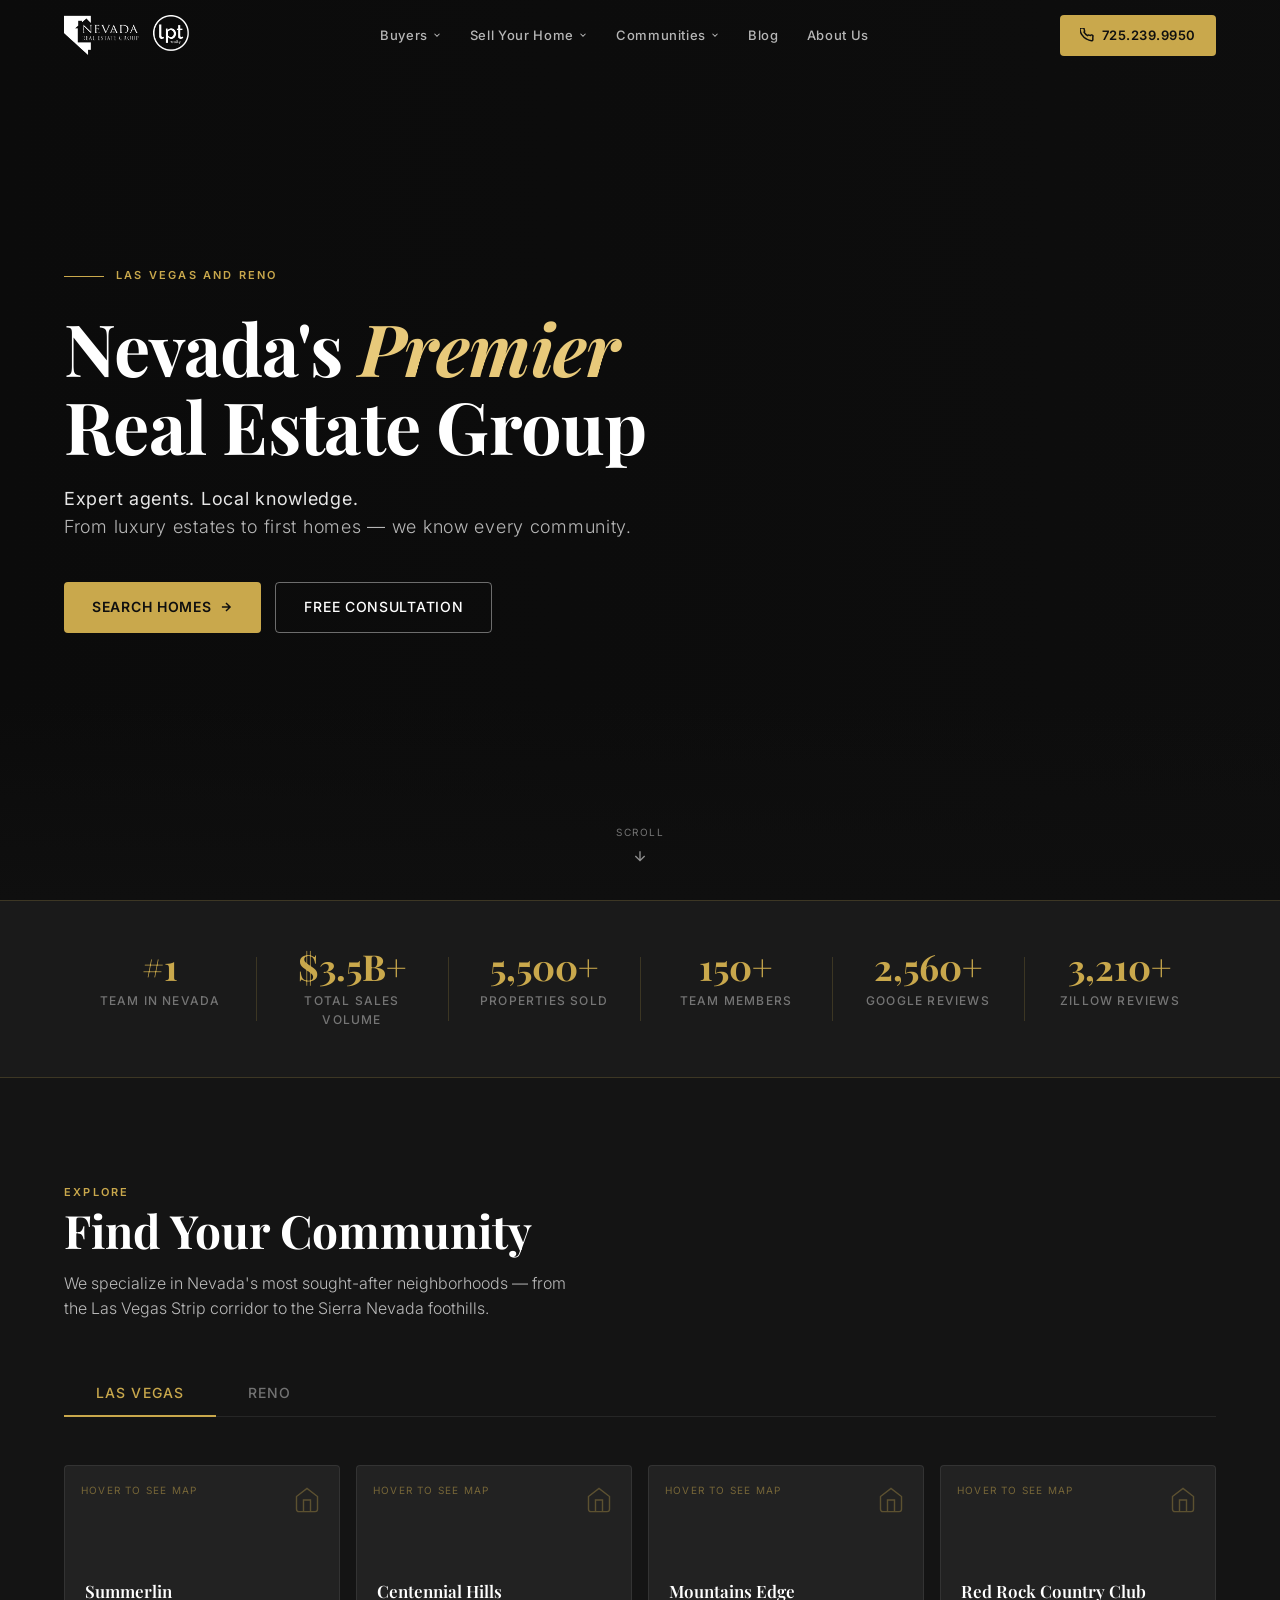
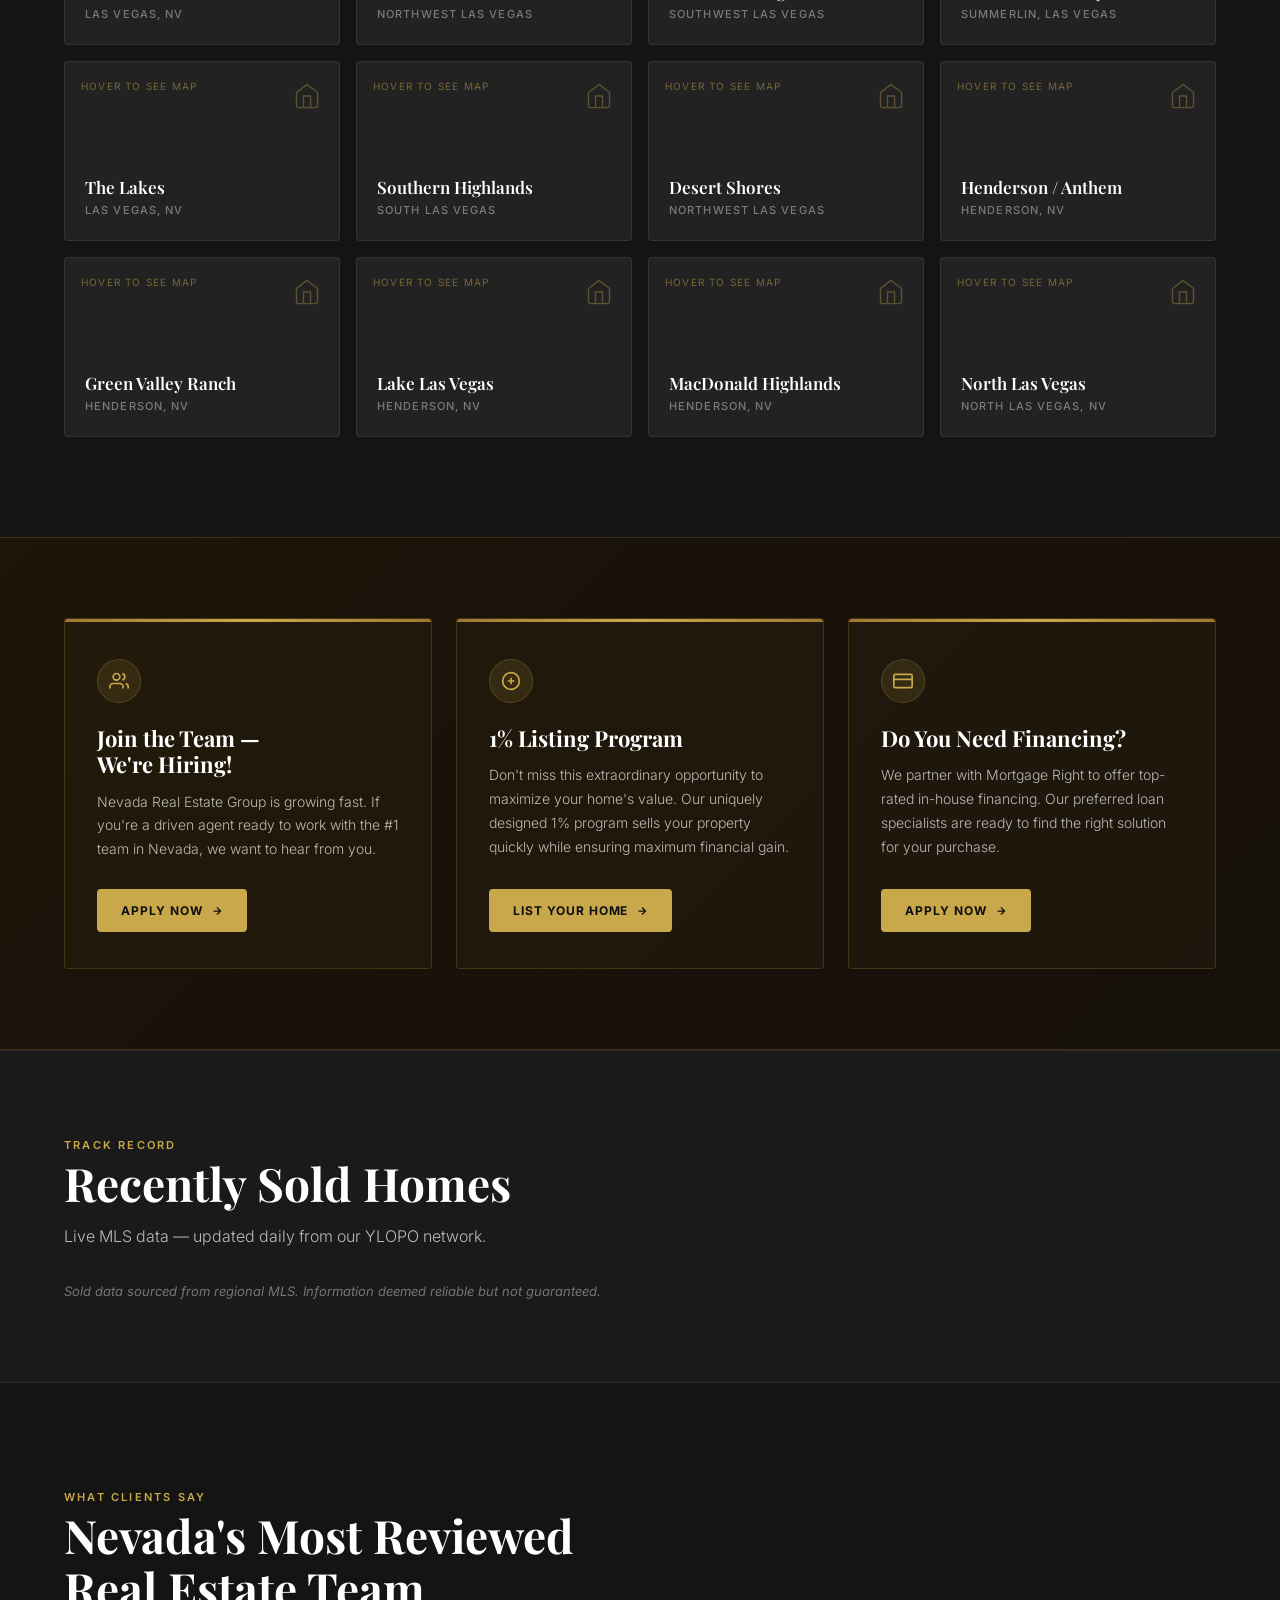
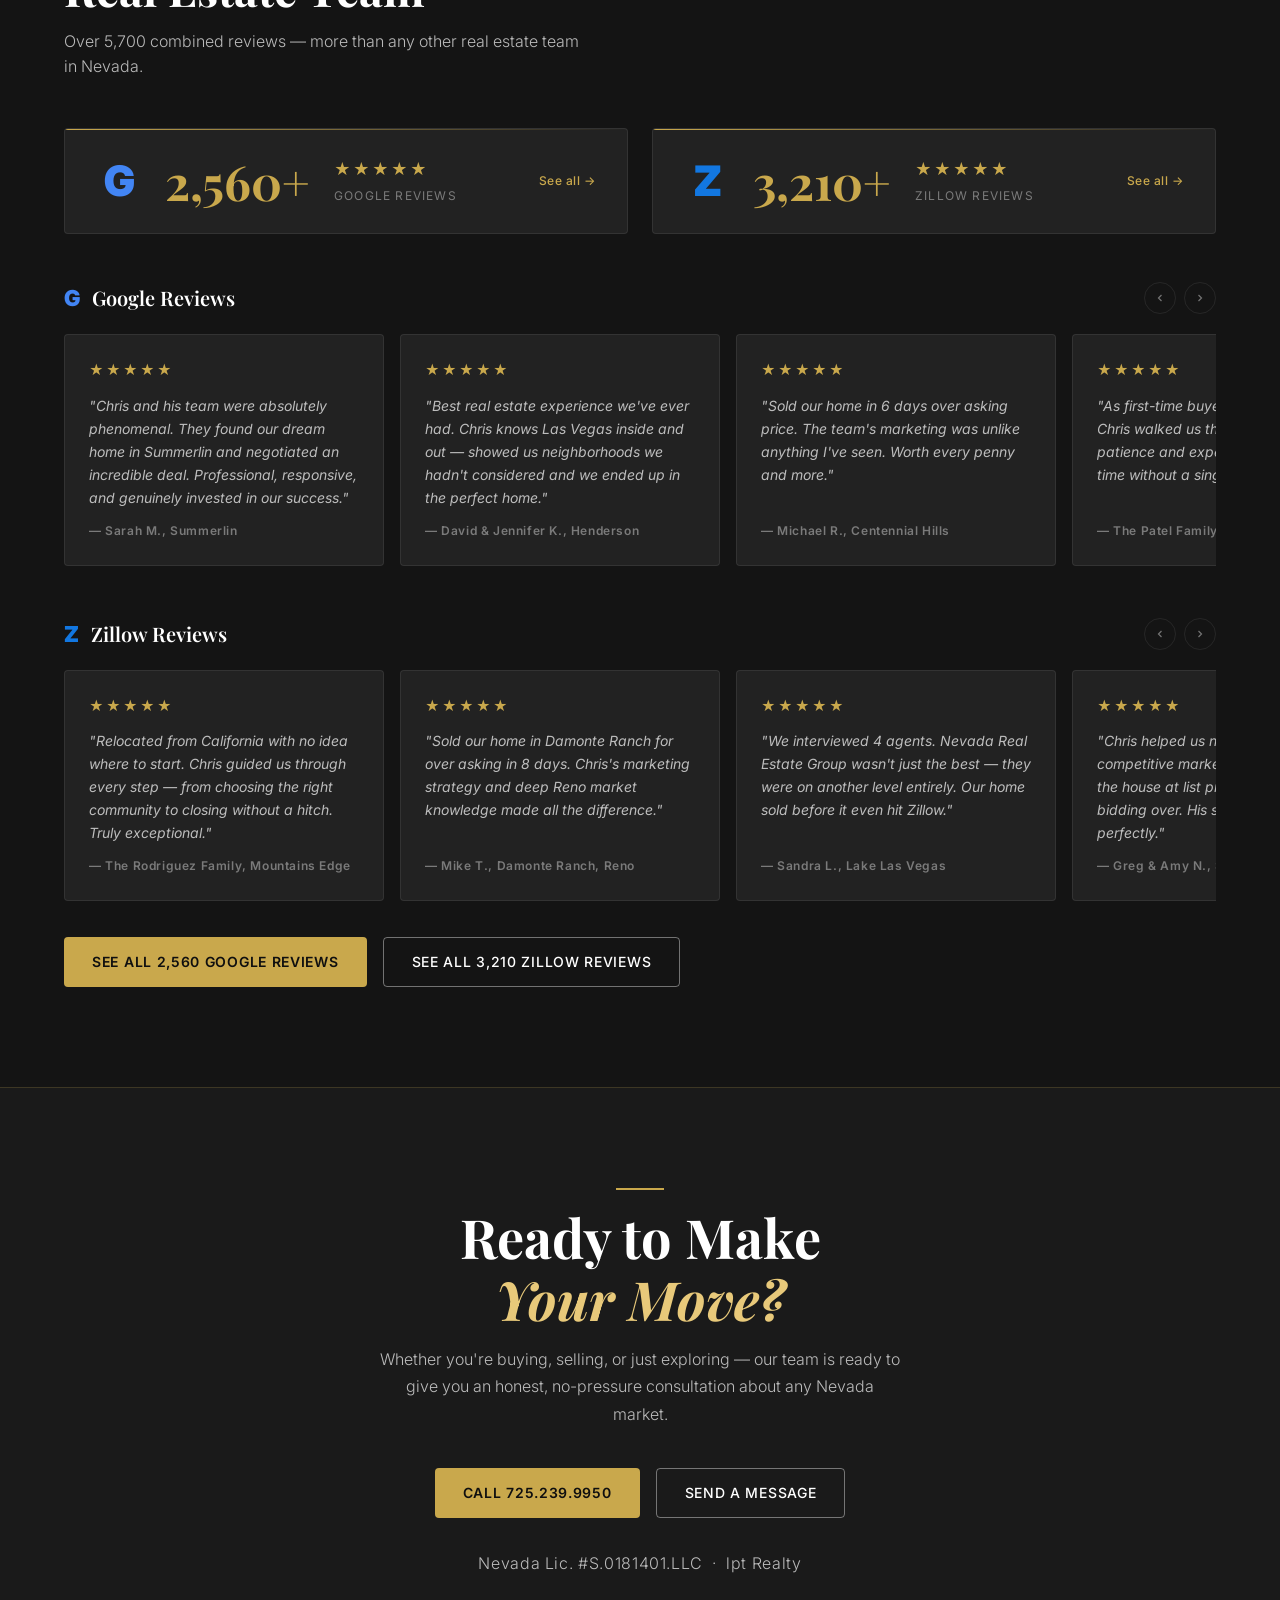
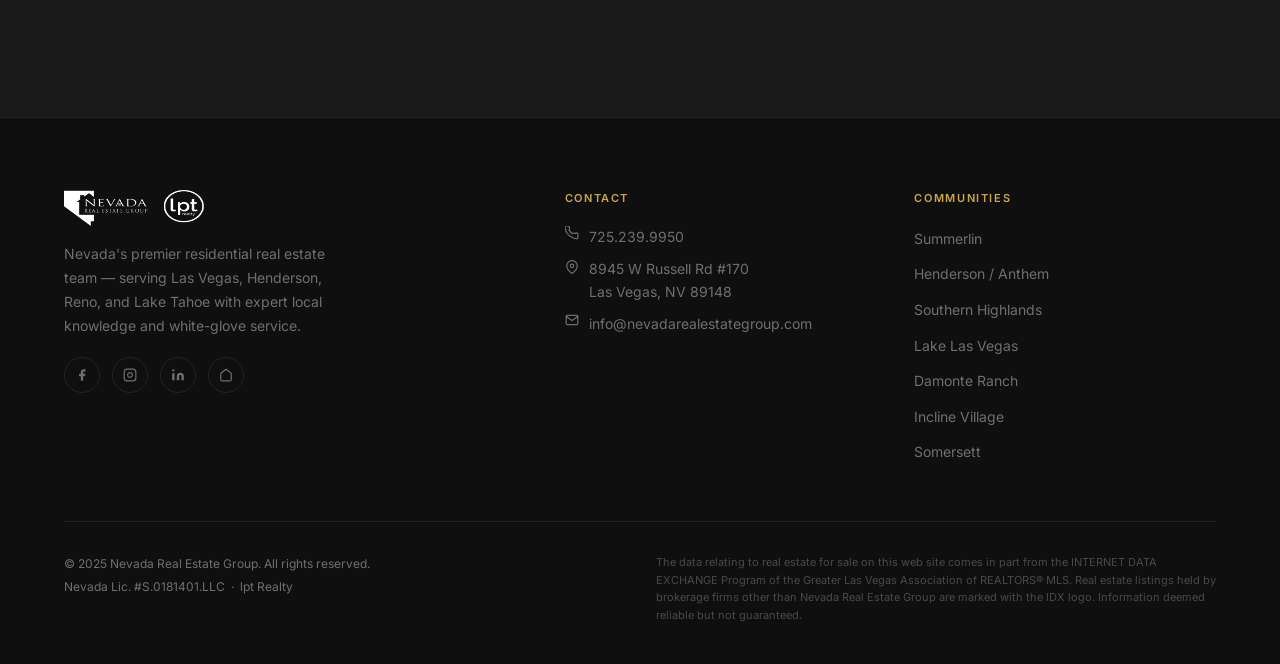
==== commit ec236fd9: "Add mega-nav: Buyers, Sell Your Home, Communities flyout, Blog, About Us - Buyers: 7-item dropdown w" ====
--- a/index.html
+++ b/index.html
@@ -178,18 +178,32 @@
     .nav-links {
       display: flex;
       align-items: center;
-      gap: 36px;
+      gap: 28px;
       list-style: none;
     }
-    .nav-links a {
+
+    /* Nav items — shared trigger styles */
+    .nav-item { position: relative; list-style: none; }
+    .nav-item > a,
+    .nav-trigger {
       font-size: 13px;
       font-weight: 500;
       letter-spacing: 0.05em;
       color: var(--white-70);
+      background: none;
+      border: none;
+      cursor: pointer;
+      display: flex;
+      align-items: center;
+      gap: 4px;
+      padding: 0;
+      position: relative;
+      white-space: nowrap;
       transition: color var(--transition);
-      position: relative;
-    }
-    .nav-links a::after {
+      font-family: var(--font-sans);
+    }
+    .nav-item > a::after,
+    .nav-trigger::after {
       content: '';
       position: absolute;
       bottom: -4px; left: 0; right: 0;
@@ -199,8 +213,117 @@
       transition: transform var(--transition);
       transform-origin: left;
     }
-    .nav-links a:hover { color: var(--white); }
-    .nav-links a:hover::after { transform: scaleX(1); }
+    .nav-item:hover > a,
+    .nav-item:hover .nav-trigger,
+    .nav-item:focus-within .nav-trigger { color: var(--white); }
+    .nav-item:hover > a::after,
+    .nav-item:hover .nav-trigger::after,
+    .nav-item:focus-within .nav-trigger::after { transform: scaleX(1); }
+    .nav-trigger svg { transition: transform var(--transition); }
+    .nav-item:hover .nav-trigger svg { transform: rotate(180deg); }
+
+    /* Dropdown panel */
+    .nav-dropdown {
+      position: absolute;
+      top: calc(100% + 18px);
+      left: 50%;
+      transform: translateX(-50%) translateY(-6px);
+      min-width: 220px;
+      background: rgba(12,12,12,0.97);
+      backdrop-filter: blur(20px);
+      -webkit-backdrop-filter: blur(20px);
+      border: 1px solid var(--border-dim);
+      border-top: 1px solid var(--border);
+      border-radius: var(--radius);
+      padding: 6px 0;
+      opacity: 0;
+      visibility: hidden;
+      transition: opacity 0.2s ease, visibility 0.2s ease, transform 0.2s ease;
+      z-index: 200;
+    }
+    .nav-item:hover .nav-dropdown,
+    .nav-item:focus-within .nav-dropdown {
+      opacity: 1;
+      visibility: visible;
+      transform: translateX(-50%) translateY(0);
+    }
+    .nav-dropdown a {
+      display: block;
+      padding: 10px 18px;
+      font-size: 13px;
+      color: var(--white-70);
+      white-space: nowrap;
+      transition: color var(--transition), background var(--transition), padding-left 0.2s ease;
+    }
+    .nav-dropdown a:hover {
+      color: var(--white);
+      background: rgba(201,168,76,0.07);
+      padding-left: 24px;
+    }
+    .nav-dropdown hr {
+      border: none;
+      border-top: 1px solid var(--border-dim);
+      margin: 4px 0;
+    }
+
+    /* Communities flyout */
+    .nav-dropdown-communities { min-width: 180px; }
+    .city-item { position: relative; }
+    .city-item > .city-trigger {
+      display: flex;
+      align-items: center;
+      justify-content: space-between;
+      padding: 11px 18px;
+      font-size: 13px;
+      font-weight: 500;
+      color: var(--white-70);
+      cursor: default;
+      gap: 24px;
+      transition: color var(--transition), background var(--transition);
+    }
+    .city-item:hover > .city-trigger {
+      color: var(--gold);
+      background: rgba(201,168,76,0.07);
+    }
+    .city-trigger svg { transition: transform var(--transition); opacity: 0.5; }
+    .city-item:hover .city-trigger svg { opacity: 1; transform: translateX(2px); }
+    .city-submenu {
+      position: absolute;
+      left: 100%;
+      top: -6px;
+      min-width: 200px;
+      background: rgba(12,12,12,0.97);
+      backdrop-filter: blur(20px);
+      -webkit-backdrop-filter: blur(20px);
+      border: 1px solid var(--border-dim);
+      border-left: 1px solid var(--border);
+      border-radius: var(--radius);
+      padding: 6px 0;
+      opacity: 0;
+      visibility: hidden;
+      transform: translateX(-6px);
+      transition: opacity 0.2s ease, visibility 0.2s ease, transform 0.2s ease;
+      z-index: 201;
+    }
+    .city-item:hover .city-submenu,
+    .city-item:focus-within .city-submenu {
+      opacity: 1;
+      visibility: visible;
+      transform: translateX(0);
+    }
+    .city-submenu a {
+      display: block;
+      padding: 8px 16px;
+      font-size: 12px;
+      color: var(--white-70);
+      white-space: nowrap;
+      transition: color var(--transition), background var(--transition), padding-left 0.15s ease;
+    }
+    .city-submenu a:hover {
+      color: var(--white);
+      background: rgba(201,168,76,0.07);
+      padding-left: 20px;
+    }
     .nav-cta {
       display: flex;
       align-items: center;
@@ -246,21 +369,60 @@
       border-bottom: 1px solid var(--border-dim);
     }
     .nav-mobile.open { display: block; }
-    .nav-mobile ul {
+    .nav-mobile .nav-cta { display: inline-flex; font-size: 15px; }
+
+    /* Mobile accordion */
+    .mob-group {
+      border-bottom: 1px solid var(--border-dim);
+    }
+    .mob-group-toggle {
+      display: flex;
+      align-items: center;
+      justify-content: space-between;
+      width: 100%;
+      padding: 16px 0;
+      font-size: 16px;
+      font-weight: 500;
+      color: var(--white-70);
+      background: none;
+      border: none;
+      cursor: pointer;
+      font-family: var(--font-sans);
+      transition: color var(--transition);
+    }
+    .mob-group-toggle.open { color: var(--gold); }
+    .mob-group-toggle svg { transition: transform var(--transition); }
+    .mob-group-toggle.open svg { transform: rotate(180deg); }
+    .mob-submenu {
       list-style: none;
-      display: flex;
+      display: none;
       flex-direction: column;
-      gap: 24px;
-      margin-bottom: 24px;
-    }
-    .nav-mobile ul a {
-      font-size: 18px;
-      font-weight: 400;
+      padding-bottom: 12px;
+    }
+    .mob-submenu.open { display: flex; }
+    .mob-submenu li a {
+      display: block;
+      padding: 9px 12px;
+      font-size: 14px;
+      color: var(--white-40);
+      transition: color var(--transition);
+    }
+    .mob-submenu li a:hover { color: var(--white); }
+    .mob-submenu li a.mob-sub { padding-left: 24px; font-size: 13px; }
+    .mob-city-label {
+      padding: 8px 12px 4px;
+      font-size: 10px;
+      font-weight: 700;
+      letter-spacing: 0.15em;
+      text-transform: uppercase;
+      color: var(--gold);
+    }
+    .mob-simple-link {
+      display: block;
+      padding: 16px 0;
+      font-size: 16px;
+      font-weight: 500;
       color: var(--white-70);
-    }
-    .nav-mobile .nav-cta {
-      display: inline-flex;
-      font-size: 15px;
     }
 
     /* ============================================================
@@ -1164,10 +1326,100 @@
           </a>
 
           <ul class="nav-links">
-            <li><a href="#communities">Communities</a></li>
-            <li><a href="#recent-sales">Listings</a></li>
-            <li><a href="#reviews">Reviews</a></li>
-            <li><a href="#cta-strip">About</a></li>
+
+            <!-- Buyers -->
+            <li class="nav-item">
+              <button class="nav-trigger" aria-haspopup="true" aria-expanded="false">
+                Buyers
+                <svg width="10" height="10" viewBox="0 0 24 24" fill="none" stroke="currentColor" stroke-width="2.5" aria-hidden="true"><path d="M6 9l6 6 6-6"/></svg>
+              </button>
+              <div class="nav-dropdown" role="menu">
+                <a href="https://www.nevadarealestategroup.com/work-with-a-realtor/" role="menuitem">Work With a Realtor</a>
+                <a href="https://www.nevadarealestategroup.com/property-search/" role="menuitem">Browse Homes for Sale</a>
+                <a href="https://www.nevadarealestategroup.com/get-alerts/" role="menuitem">Get Alerts</a>
+                <hr>
+                <a href="https://www.nevadarealestategroup.com/resources-for-buyers/" role="menuitem">Resources for Buyers</a>
+                <a href="https://www.nevadarealestategroup.com/first-time-home-buyers/" role="menuitem">First Time Home Buyers</a>
+                <a href="https://www.nevadarealestategroup.com/mortgage-calculator/" role="menuitem">Mortgage Calculator</a>
+                <a href="https://www.nevadarealestategroup.com/mortgage-pre-approval/" role="menuitem">Mortgage Pre-Approval</a>
+              </div>
+            </li>
+
+            <!-- Sell Your Home -->
+            <li class="nav-item">
+              <button class="nav-trigger" aria-haspopup="true" aria-expanded="false">
+                Sell Your Home
+                <svg width="10" height="10" viewBox="0 0 24 24" fill="none" stroke="currentColor" stroke-width="2.5" aria-hidden="true"><path d="M6 9l6 6 6-6"/></svg>
+              </button>
+              <div class="nav-dropdown" role="menu">
+                <a href="https://www.nevadarealestategroup.com/work-with-a-realtor-seller/" role="menuitem">Work With a Realtor</a>
+                <a href="https://www.nevadarealestategroup.com/free-market-analysis/" role="menuitem">Free Market Analysis</a>
+                <a href="https://www.nevadarealestategroup.com/7-day-listing-agreement/" role="menuitem">7-Day Listing Agreement</a>
+                <hr>
+                <a href="https://www.nevadarealestategroup.com/resources-for-sellers/" role="menuitem">Resources for Sellers</a>
+              </div>
+            </li>
+
+            <!-- Communities -->
+            <li class="nav-item">
+              <button class="nav-trigger" aria-haspopup="true" aria-expanded="false">
+                Communities
+                <svg width="10" height="10" viewBox="0 0 24 24" fill="none" stroke="currentColor" stroke-width="2.5" aria-hidden="true"><path d="M6 9l6 6 6-6"/></svg>
+              </button>
+              <div class="nav-dropdown nav-dropdown-communities" role="menu">
+                <!-- Las Vegas flyout -->
+                <div class="city-item">
+                  <div class="city-trigger">
+                    Las Vegas
+                    <svg width="10" height="10" viewBox="0 0 24 24" fill="none" stroke="currentColor" stroke-width="2.5" aria-hidden="true"><path d="M9 18l6-6-6-6"/></svg>
+                  </div>
+                  <div class="city-submenu" role="menu">
+                    <a href="https://www.nevadarealestategroup.com/summerlin/">Summerlin</a>
+                    <a href="https://www.nevadarealestategroup.com/centennial-hills/">Centennial Hills</a>
+                    <a href="https://www.nevadarealestategroup.com/mountains-edge/">Mountains Edge</a>
+                    <a href="https://www.nevadarealestategroup.com/red-rock-country-club/">Red Rock Country Club</a>
+                    <a href="https://www.nevadarealestategroup.com/the-lakes/">The Lakes</a>
+                    <a href="https://www.nevadarealestategroup.com/southern-highlands/">Southern Highlands</a>
+                    <a href="https://www.nevadarealestategroup.com/desert-shores/">Desert Shores</a>
+                    <a href="https://www.nevadarealestategroup.com/henderson/">Henderson / Anthem</a>
+                    <a href="https://www.nevadarealestategroup.com/green-valley/">Green Valley Ranch</a>
+                    <a href="https://www.nevadarealestategroup.com/lake-las-vegas/">Lake Las Vegas</a>
+                    <a href="https://www.nevadarealestategroup.com/macdonald-highlands/">MacDonald Highlands</a>
+                    <a href="https://www.nevadarealestategroup.com/north-las-vegas/">North Las Vegas</a>
+                  </div>
+                </div>
+                <!-- Reno flyout -->
+                <div class="city-item">
+                  <div class="city-trigger">
+                    Reno
+                    <svg width="10" height="10" viewBox="0 0 24 24" fill="none" stroke="currentColor" stroke-width="2.5" aria-hidden="true"><path d="M9 18l6-6-6-6"/></svg>
+                  </div>
+                  <div class="city-submenu" role="menu">
+                    <a href="https://www.nevadarealestategroup.com/damonte-ranch/">Damonte Ranch</a>
+                    <a href="https://www.nevadarealestategroup.com/double-diamond/">Double Diamond</a>
+                    <a href="https://www.nevadarealestategroup.com/south-reno/">South Reno</a>
+                    <a href="https://www.nevadarealestategroup.com/midtown-reno/">Midtown Reno</a>
+                    <a href="https://www.nevadarealestategroup.com/somersett/">Somersett</a>
+                    <a href="https://www.nevadarealestategroup.com/caughlin-ranch/">Caughlin Ranch</a>
+                    <a href="https://www.nevadarealestategroup.com/arrowcreek/">Arrowcreek</a>
+                    <a href="https://www.nevadarealestategroup.com/spanish-springs/">Spanish Springs</a>
+                    <a href="https://www.nevadarealestategroup.com/incline-village/">Incline Village</a>
+                    <a href="https://www.nevadarealestategroup.com/carson-city/">Carson City</a>
+                  </div>
+                </div>
+              </div>
+            </li>
+
+            <!-- Blog -->
+            <li class="nav-item">
+              <a href="https://www.nevadarealestategroup.com/blog/">Blog</a>
+            </li>
+
+            <!-- About Us -->
+            <li class="nav-item">
+              <a href="https://www.nevadarealestategroup.com/about/">About Us</a>
+            </li>
+
           </ul>
 
           <a href="tel:+17252399950" class="nav-cta" aria-label="Call Nevada Real Estate Group">
@@ -1188,13 +1440,66 @@
 
     <!-- Mobile nav -->
     <div class="nav-mobile" id="mobile-nav" role="dialog" aria-label="Mobile navigation">
-      <ul>
-        <li><a href="#communities" class="mobile-nav-link">Communities</a></li>
-        <li><a href="#recent-sales" class="mobile-nav-link">Listings</a></li>
-        <li><a href="#reviews" class="mobile-nav-link">Reviews</a></li>
-        <li><a href="#cta-strip" class="mobile-nav-link">About</a></li>
-      </ul>
-      <a href="tel:+17252399950" class="nav-cta">
+      <!-- Buyers -->
+      <div class="mob-group">
+        <button class="mob-group-toggle" aria-expanded="false">
+          Buyers
+          <svg width="12" height="12" viewBox="0 0 24 24" fill="none" stroke="currentColor" stroke-width="2.5" aria-hidden="true"><path d="M6 9l6 6 6-6"/></svg>
+        </button>
+        <ul class="mob-submenu">
+          <li><a href="https://www.nevadarealestategroup.com/work-with-a-realtor/" class="mobile-nav-link">Work With a Realtor</a></li>
+          <li><a href="https://www.nevadarealestategroup.com/property-search/" class="mobile-nav-link">Browse Homes for Sale</a></li>
+          <li><a href="https://www.nevadarealestategroup.com/get-alerts/" class="mobile-nav-link">Get Alerts</a></li>
+          <li><a href="https://www.nevadarealestategroup.com/resources-for-buyers/" class="mobile-nav-link">Resources for Buyers</a></li>
+          <li><a href="https://www.nevadarealestategroup.com/first-time-home-buyers/" class="mobile-nav-link">First Time Home Buyers</a></li>
+          <li><a href="https://www.nevadarealestategroup.com/mortgage-calculator/" class="mobile-nav-link">Mortgage Calculator</a></li>
+          <li><a href="https://www.nevadarealestategroup.com/mortgage-pre-approval/" class="mobile-nav-link">Mortgage Pre-Approval</a></li>
+        </ul>
+      </div>
+      <!-- Sell Your Home -->
+      <div class="mob-group">
+        <button class="mob-group-toggle" aria-expanded="false">
+          Sell Your Home
+          <svg width="12" height="12" viewBox="0 0 24 24" fill="none" stroke="currentColor" stroke-width="2.5" aria-hidden="true"><path d="M6 9l6 6 6-6"/></svg>
+        </button>
+        <ul class="mob-submenu">
+          <li><a href="https://www.nevadarealestategroup.com/work-with-a-realtor-seller/" class="mobile-nav-link">Work With a Realtor</a></li>
+          <li><a href="https://www.nevadarealestategroup.com/free-market-analysis/" class="mobile-nav-link">Free Market Analysis</a></li>
+          <li><a href="https://www.nevadarealestategroup.com/7-day-listing-agreement/" class="mobile-nav-link">7-Day Listing Agreement</a></li>
+          <li><a href="https://www.nevadarealestategroup.com/resources-for-sellers/" class="mobile-nav-link">Resources for Sellers</a></li>
+        </ul>
+      </div>
+      <!-- Communities -->
+      <div class="mob-group">
+        <button class="mob-group-toggle" aria-expanded="false">
+          Communities
+          <svg width="12" height="12" viewBox="0 0 24 24" fill="none" stroke="currentColor" stroke-width="2.5" aria-hidden="true"><path d="M6 9l6 6 6-6"/></svg>
+        </button>
+        <ul class="mob-submenu">
+          <li class="mob-city-label">Las Vegas</li>
+          <li><a href="https://www.nevadarealestategroup.com/summerlin/" class="mobile-nav-link mob-sub">Summerlin</a></li>
+          <li><a href="https://www.nevadarealestategroup.com/centennial-hills/" class="mobile-nav-link mob-sub">Centennial Hills</a></li>
+          <li><a href="https://www.nevadarealestategroup.com/mountains-edge/" class="mobile-nav-link mob-sub">Mountains Edge</a></li>
+          <li><a href="https://www.nevadarealestategroup.com/southern-highlands/" class="mobile-nav-link mob-sub">Southern Highlands</a></li>
+          <li><a href="https://www.nevadarealestategroup.com/henderson/" class="mobile-nav-link mob-sub">Henderson / Anthem</a></li>
+          <li><a href="https://www.nevadarealestategroup.com/green-valley/" class="mobile-nav-link mob-sub">Green Valley Ranch</a></li>
+          <li><a href="https://www.nevadarealestategroup.com/lake-las-vegas/" class="mobile-nav-link mob-sub">Lake Las Vegas</a></li>
+          <li class="mob-city-label" style="margin-top:8px">Reno</li>
+          <li><a href="https://www.nevadarealestategroup.com/damonte-ranch/" class="mobile-nav-link mob-sub">Damonte Ranch</a></li>
+          <li><a href="https://www.nevadarealestategroup.com/double-diamond/" class="mobile-nav-link mob-sub">Double Diamond</a></li>
+          <li><a href="https://www.nevadarealestategroup.com/somersett/" class="mobile-nav-link mob-sub">Somersett</a></li>
+          <li><a href="https://www.nevadarealestategroup.com/incline-village/" class="mobile-nav-link mob-sub">Incline Village</a></li>
+        </ul>
+      </div>
+      <!-- Simple links -->
+      <div class="mob-group">
+        <a href="https://www.nevadarealestategroup.com/blog/" class="mob-simple-link mobile-nav-link">Blog</a>
+      </div>
+      <div class="mob-group">
+        <a href="https://www.nevadarealestategroup.com/about/" class="mob-simple-link mobile-nav-link">About Us</a>
+      </div>
+
+      <a href="tel:+17252399950" class="nav-cta" style="margin-top:16px">
         <svg width="14" height="14" viewBox="0 0 24 24" fill="none" stroke="currentColor" stroke-width="2.5" aria-hidden="true">
           <path d="M22 16.92v3a2 2 0 01-2.18 2 19.79 19.79 0 01-8.63-3.07A19.5 19.5 0 013.07 11.5 19.79 19.79 0 01.12 2.74 2 2 0 012.11 0h3a2 2 0 012 1.72c.127.96.361 1.903.7 2.81a2 2 0 01-.45 2.11L6.91 7.09a16 16 0 006 6l.46-.46a2 2 0 012.11-.45c.907.339 1.85.573 2.81.7A2 2 0 0122 14.92v2z"/>
         </svg>
@@ -1904,11 +2209,20 @@
       const isOpen = mobileNav.classList.toggle('open');
       hamburgerBtn.setAttribute('aria-expanded', isOpen);
     });
-    // Close mobile nav on link click
+    // Close mobile nav on leaf link click
     document.querySelectorAll('.mobile-nav-link').forEach(link => {
       link.addEventListener('click', () => {
         mobileNav.classList.remove('open');
         hamburgerBtn.setAttribute('aria-expanded', 'false');
+      });
+    });
+    // Mobile accordion toggles
+    document.querySelectorAll('.mob-group-toggle').forEach(btn => {
+      btn.addEventListener('click', () => {
+        const submenu = btn.nextElementSibling;
+        const isOpen = btn.classList.toggle('open');
+        btn.setAttribute('aria-expanded', isOpen);
+        if (submenu) submenu.classList.toggle('open', isOpen);
       });
     });
 
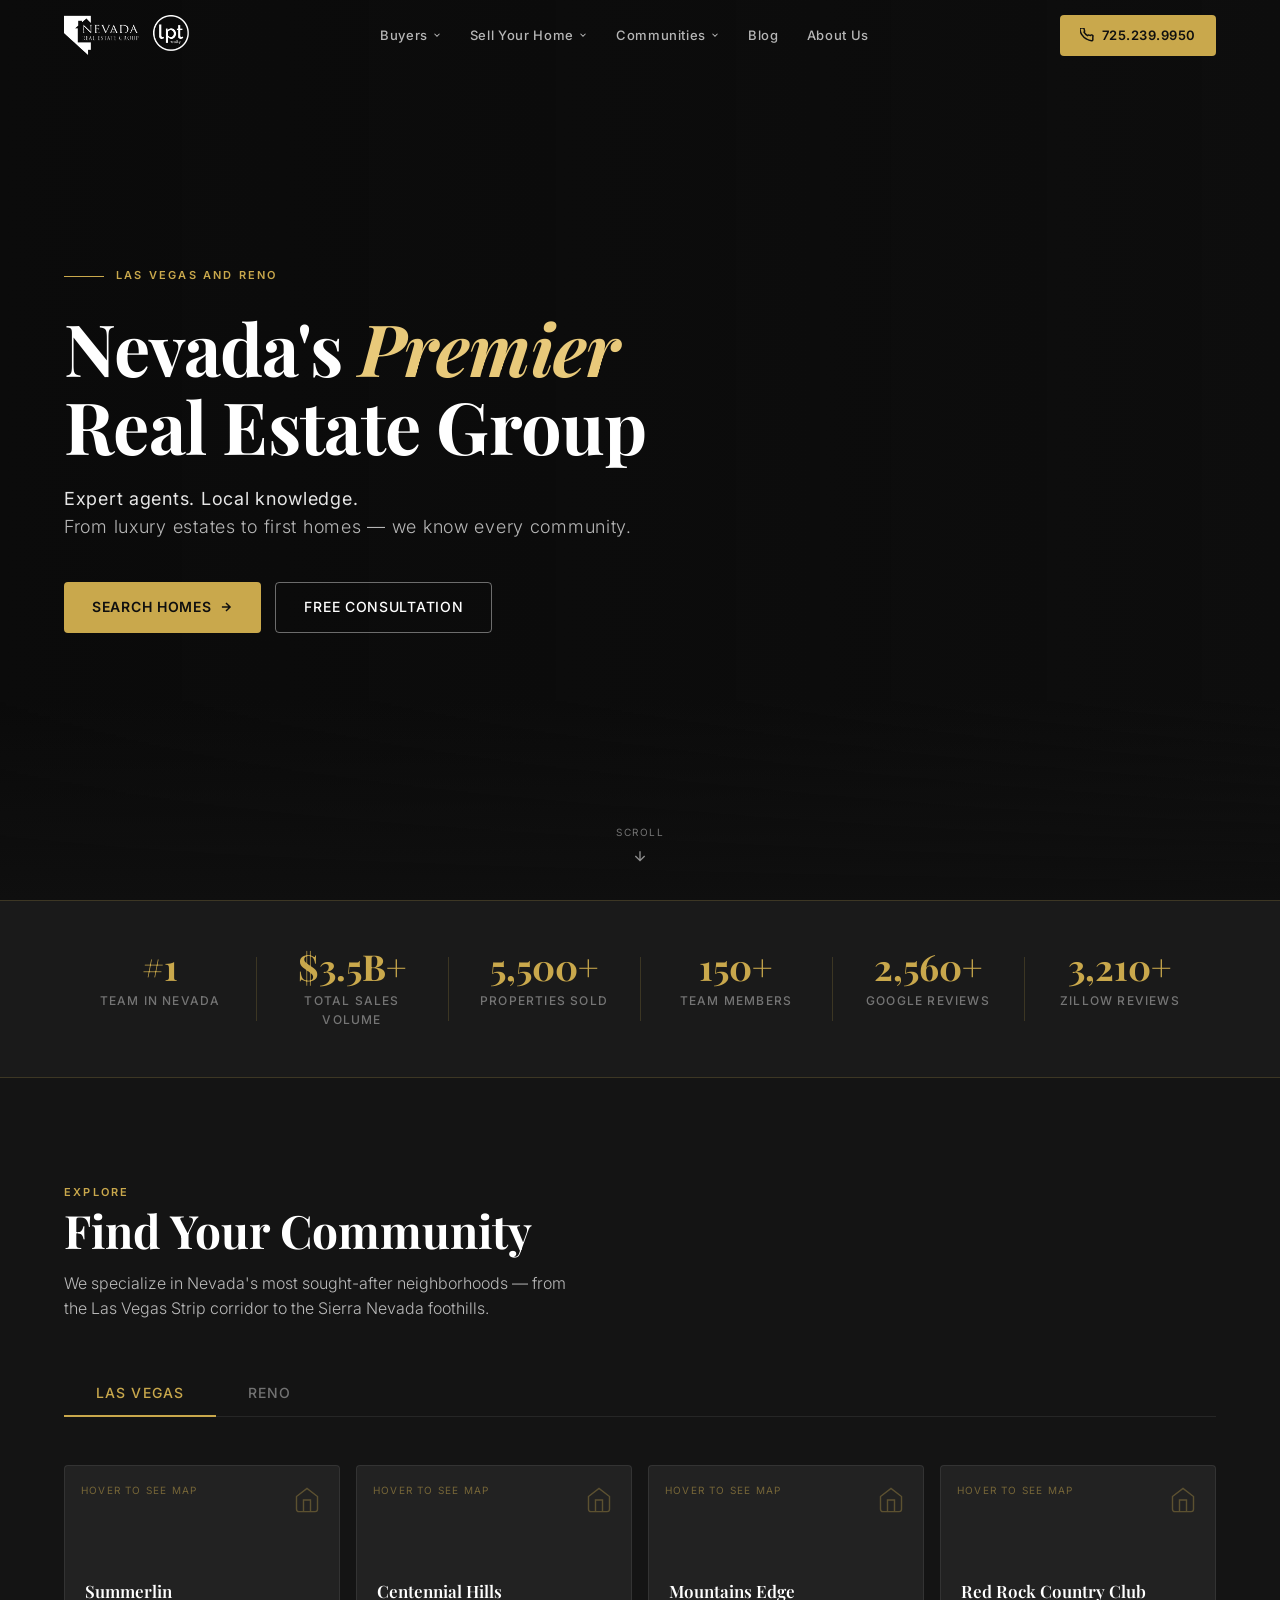
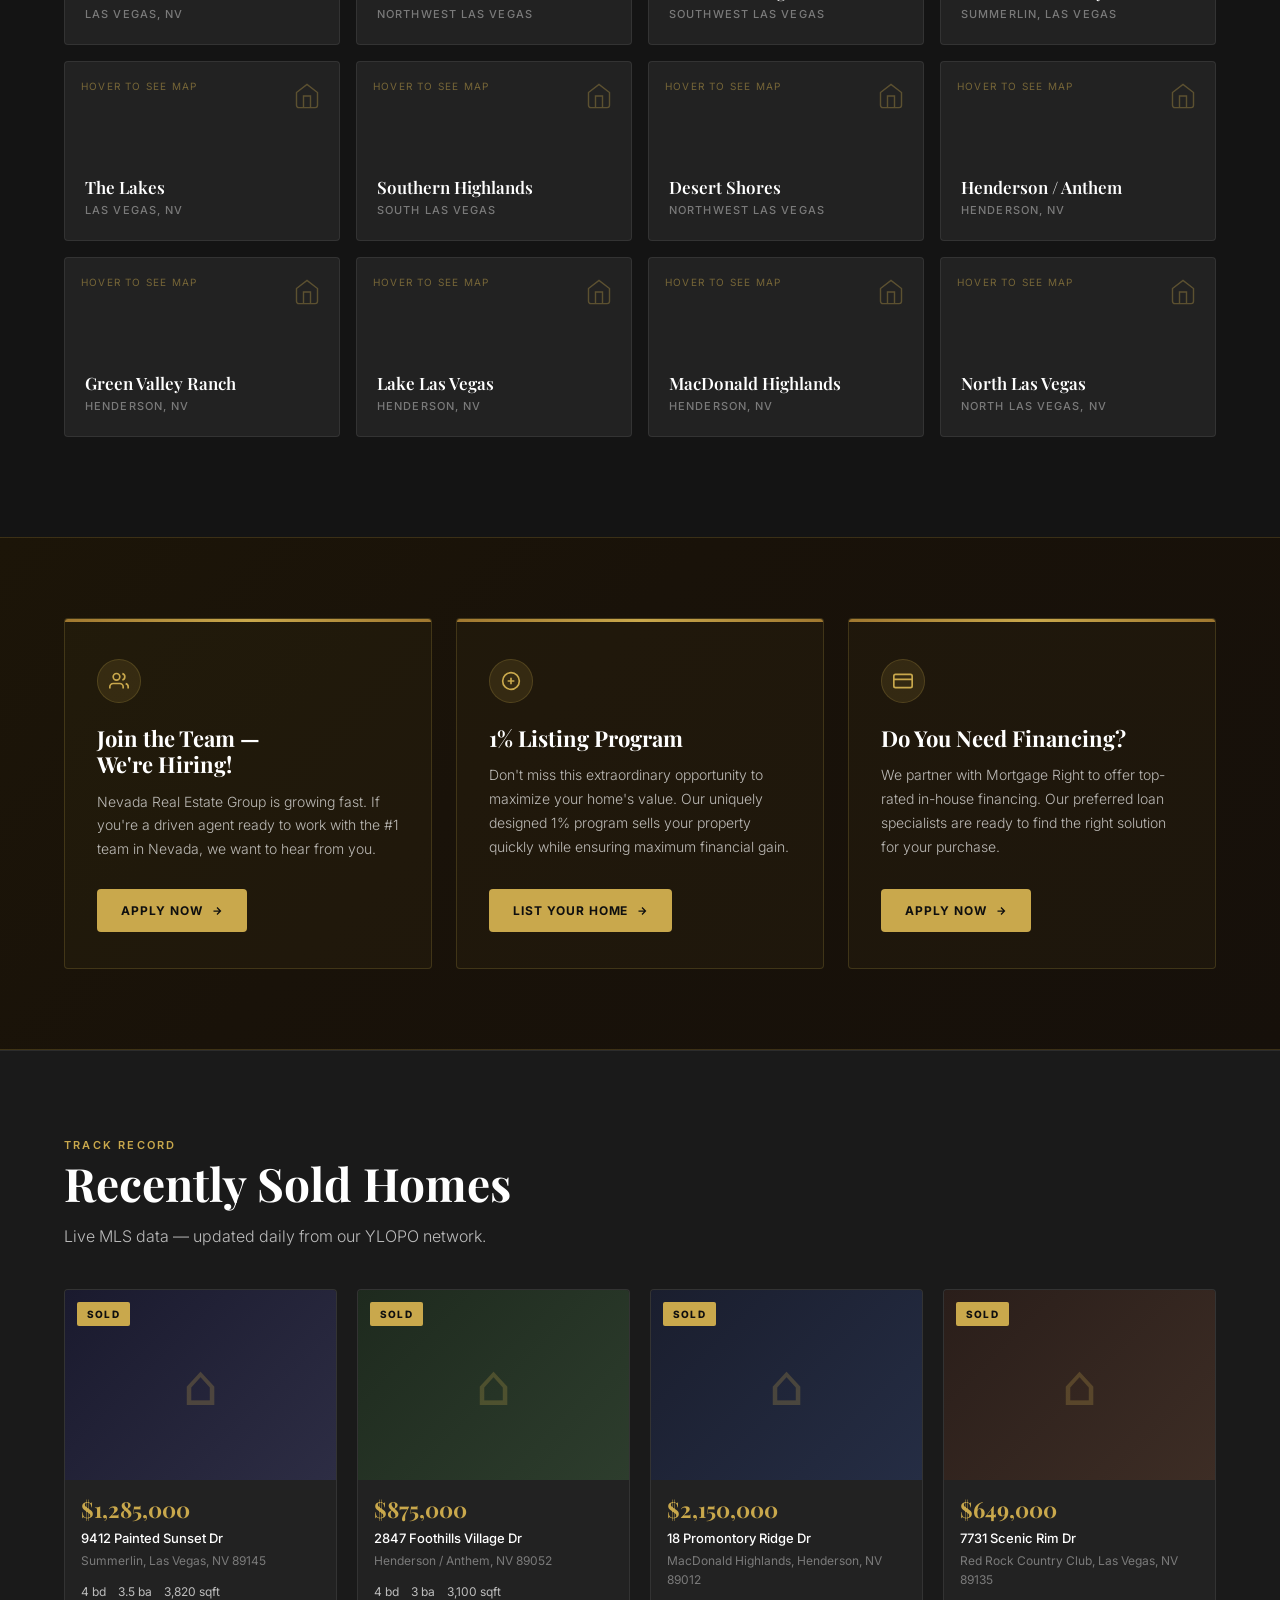
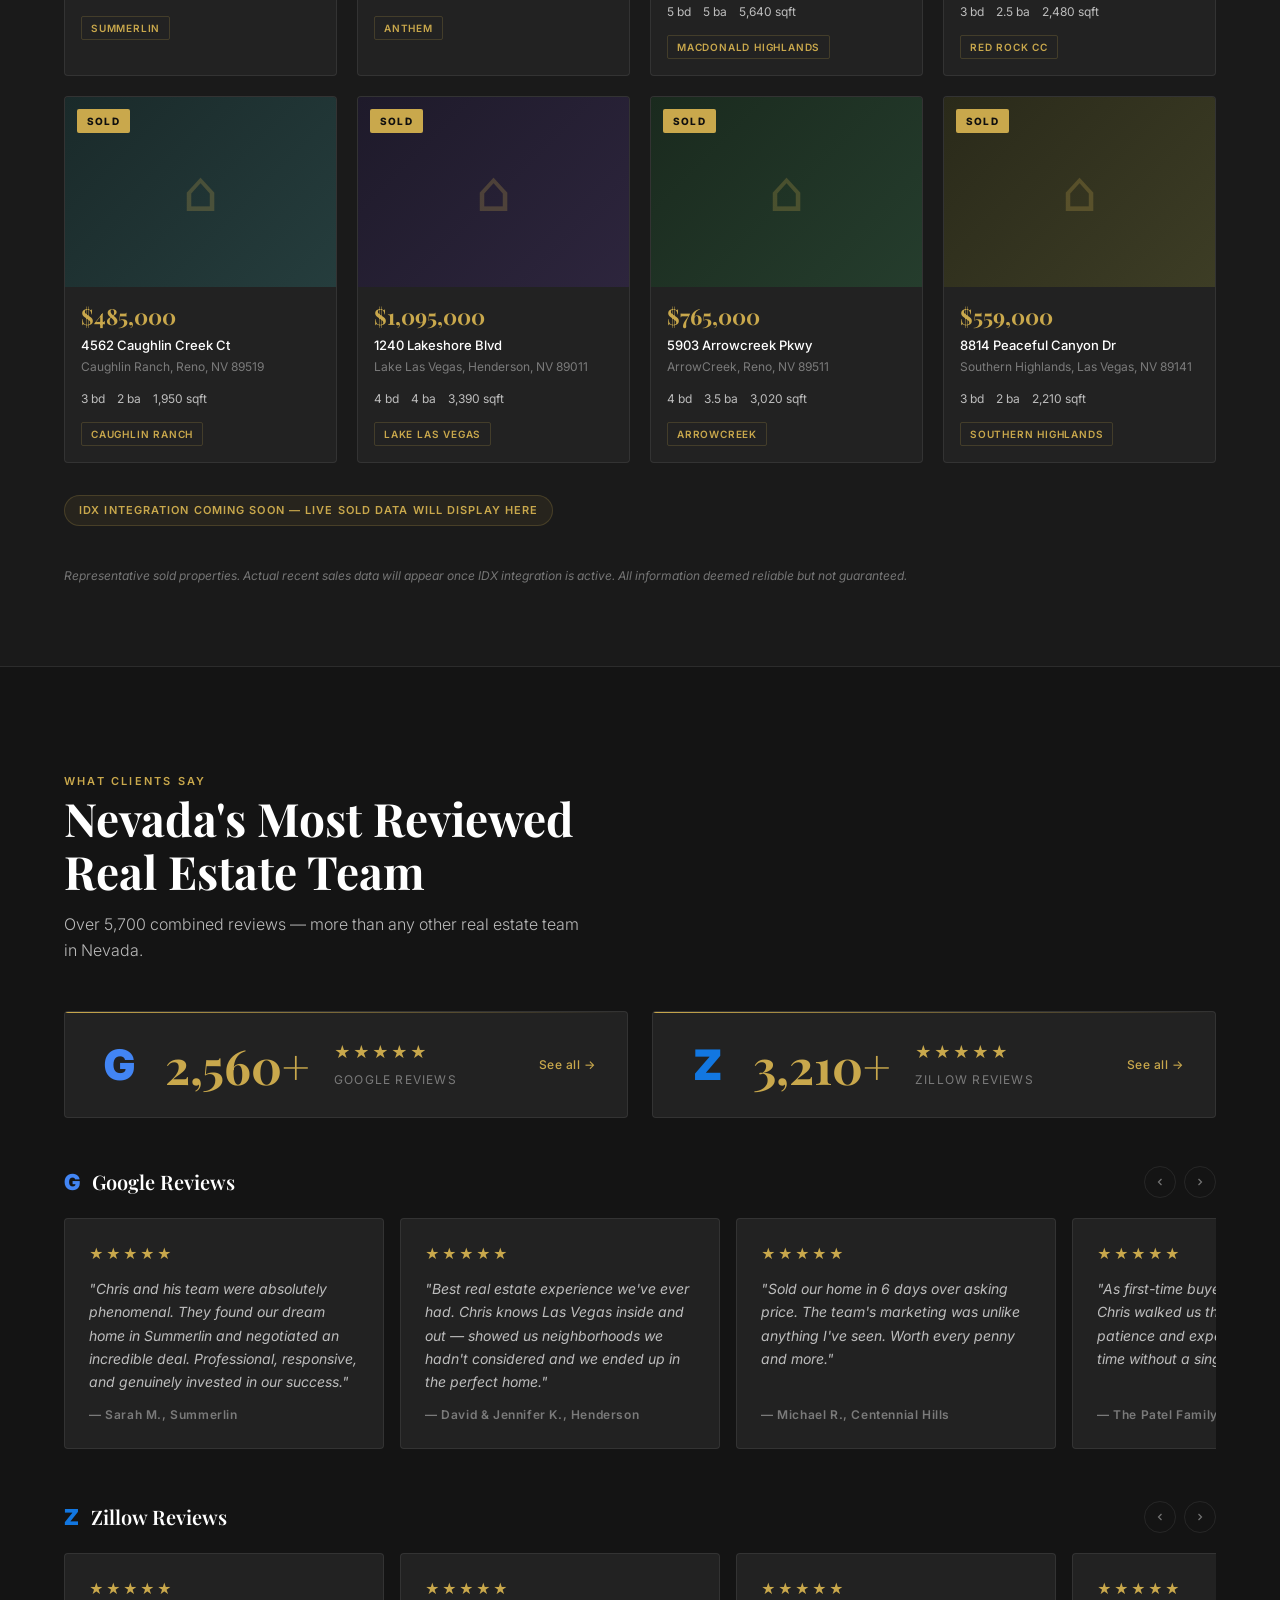
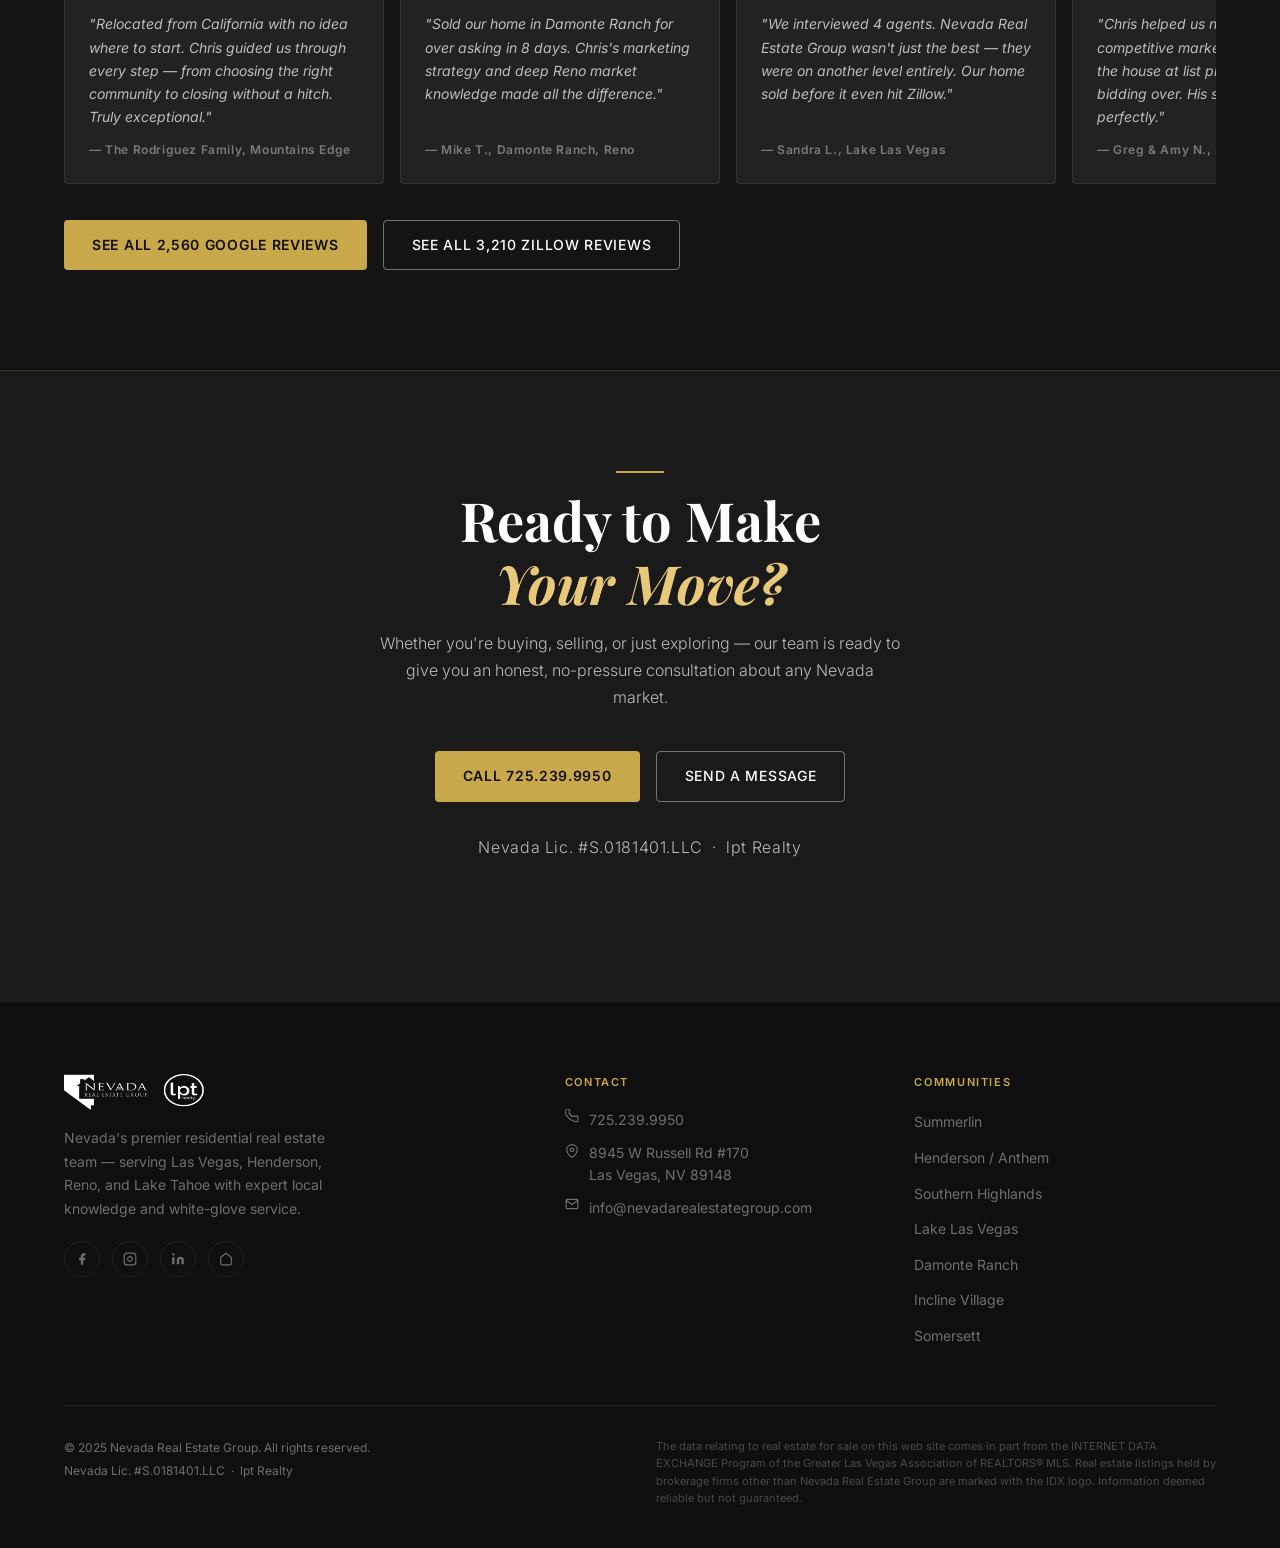
==== commit 96e142fd: "Add placeholder sold property cards to Recent Sales section Replaced YLOPO widget (no active IDX fee" ====
--- a/index.html
+++ b/index.html
@@ -807,7 +807,7 @@
     .card-back-cta:hover { background: var(--gold-light); }
 
     /* ============================================================
-       RECENT SALES (YLOPO)
+       RECENT SALES
     ============================================================ */
     #recent-sales {
       padding: 80px 0;
@@ -816,13 +816,140 @@
       border-bottom: 1px solid var(--border-dim);
     }
     #recent-sales .section-header {
+      margin-bottom: 40px;
+    }
+    .idx-placeholder-notice {
+      display: inline-flex;
+      align-items: center;
+      gap: 8px;
+      background: rgba(201,168,76,0.08);
+      border: 1px solid var(--border);
+      border-radius: 20px;
+      padding: 6px 14px;
+      font-size: 11px;
+      font-weight: 600;
+      letter-spacing: 0.1em;
+      text-transform: uppercase;
+      color: var(--gold);
       margin-bottom: 32px;
     }
-    .ylopo-note {
+    .property-grid {
+      display: grid;
+      grid-template-columns: repeat(4, 1fr);
+      gap: 20px;
+      margin-bottom: 32px;
+    }
+    .property-card {
+      background: var(--dark-3);
+      border: 1px solid var(--border-dim);
+      border-radius: var(--radius);
+      overflow: hidden;
+      transition: border-color var(--transition), transform var(--transition), box-shadow var(--transition);
+    }
+    .property-card:hover {
+      border-color: var(--border);
+      transform: translateY(-4px);
+      box-shadow: 0 16px 40px rgba(0,0,0,0.5);
+    }
+    .property-photo {
+      position: relative;
+      height: 190px;
+      overflow: hidden;
+    }
+    .property-photo img {
+      width: 100%;
+      height: 100%;
+      object-fit: cover;
+      transition: transform 0.5s ease;
+      filter: brightness(0.9);
+    }
+    .property-card:hover .property-photo img { transform: scale(1.04); }
+    .property-photo-placeholder {
+      width: 100%;
+      height: 100%;
+    }
+    .sold-badge {
+      position: absolute;
+      top: 12px;
+      left: 12px;
+      background: var(--gold);
+      color: var(--charcoal);
+      font-size: 10px;
+      font-weight: 800;
+      letter-spacing: 0.12em;
+      text-transform: uppercase;
+      padding: 4px 10px;
+      border-radius: 2px;
+    }
+    .days-badge {
+      position: absolute;
+      top: 12px;
+      right: 12px;
+      background: rgba(0,0,0,0.7);
+      backdrop-filter: blur(4px);
+      color: var(--white-70);
+      font-size: 10px;
+      font-weight: 500;
+      padding: 4px 8px;
+      border-radius: 2px;
+      letter-spacing: 0.04em;
+    }
+    .property-body {
+      padding: 18px 16px 16px;
+    }
+    .property-price {
+      font-family: var(--font-serif);
+      font-size: 22px;
+      font-weight: 700;
+      color: var(--gold);
+      line-height: 1;
+      margin-bottom: 8px;
+    }
+    .property-address {
       font-size: 13px;
+      font-weight: 500;
+      color: var(--white);
+      margin-bottom: 2px;
+      white-space: nowrap;
+      overflow: hidden;
+      text-overflow: ellipsis;
+    }
+    .property-city {
+      font-size: 12px;
       color: var(--white-40);
-      margin-top: 24px;
+      margin-bottom: 12px;
+    }
+    .property-specs {
+      display: flex;
+      align-items: center;
+      gap: 12px;
+      margin-bottom: 12px;
+    }
+    .property-spec {
+      display: flex;
+      align-items: center;
+      gap: 4px;
+      font-size: 12px;
+      color: var(--white-70);
+    }
+    .property-spec svg { color: var(--white-40); flex-shrink: 0; }
+    .property-tag {
+      display: inline-block;
+      padding: 3px 9px;
+      border: 1px solid var(--border);
+      border-radius: 2px;
+      font-size: 10px;
+      font-weight: 600;
+      letter-spacing: 0.08em;
+      text-transform: uppercase;
+      color: var(--gold);
+    }
+    .sold-disclaimer {
+      font-size: 12px;
+      color: var(--white-40);
+      margin-top: 8px;
       font-style: italic;
+      line-height: 1.6;
     }
 
     /* ============================================================
@@ -1993,15 +2120,164 @@
           <p>Live MLS data — updated daily from our YLOPO network.</p>
         </div>
 
-        <!-- YLOPO Widget Config -->
-        <script>
-          var YLOPO_HOSTNAME = 'search.nevadarealestategroup.net';
-          window.YLOPO_WIDGETS = { domain: 'search.nevadarealestategroup.net' };
-        </script>
-
-        <div class="YLOPO_resultsWidget" data-search='{"locations":[{"city":"Las Vegas","state":"NV"},{"city":"Henderson","state":"NV"},{"city":"Reno","state":"NV"}],"propertyTypes":["house","condo","townhouse"],"status":"sold"}'></div>
-
-        <p class="ylopo-note">Sold data sourced from regional MLS. Information deemed reliable but not guaranteed.</p>
+        <div class="property-grid">
+
+          <!-- Card 1 -->
+          <div class="property-card">
+            <div class="property-photo" style="background: linear-gradient(135deg, #1a1a2e 0%, #2d2d44 100%);">
+              <span class="sold-badge">SOLD</span>
+              <div style="display:flex;align-items:center;justify-content:center;height:100%;color:rgba(201,168,76,0.25);font-size:56px;">⌂</div>
+            </div>
+            <div class="property-body">
+              <div class="property-price">$1,285,000</div>
+              <div class="property-address">9412 Painted Sunset Dr</div>
+              <div class="property-city">Summerlin, Las Vegas, NV 89145</div>
+              <div class="property-specs">
+                <span class="property-spec">4 bd</span>
+                <span class="property-spec">3.5 ba</span>
+                <span class="property-spec">3,820 sqft</span>
+              </div>
+              <div class="property-tag">Summerlin</div>
+            </div>
+          </div>
+
+          <!-- Card 2 -->
+          <div class="property-card">
+            <div class="property-photo" style="background: linear-gradient(135deg, #1e2a1e 0%, #2d3d2d 100%);">
+              <span class="sold-badge">SOLD</span>
+              <div style="display:flex;align-items:center;justify-content:center;height:100%;color:rgba(201,168,76,0.25);font-size:56px;">⌂</div>
+            </div>
+            <div class="property-body">
+              <div class="property-price">$875,000</div>
+              <div class="property-address">2847 Foothills Village Dr</div>
+              <div class="property-city">Henderson / Anthem, NV 89052</div>
+              <div class="property-specs">
+                <span class="property-spec">4 bd</span>
+                <span class="property-spec">3 ba</span>
+                <span class="property-spec">3,100 sqft</span>
+              </div>
+              <div class="property-tag">Anthem</div>
+            </div>
+          </div>
+
+          <!-- Card 3 -->
+          <div class="property-card">
+            <div class="property-photo" style="background: linear-gradient(135deg, #1a1e2e 0%, #252d44 100%);">
+              <span class="sold-badge">SOLD</span>
+              <div style="display:flex;align-items:center;justify-content:center;height:100%;color:rgba(201,168,76,0.25);font-size:56px;">⌂</div>
+            </div>
+            <div class="property-body">
+              <div class="property-price">$2,150,000</div>
+              <div class="property-address">18 Promontory Ridge Dr</div>
+              <div class="property-city">MacDonald Highlands, Henderson, NV 89012</div>
+              <div class="property-specs">
+                <span class="property-spec">5 bd</span>
+                <span class="property-spec">5 ba</span>
+                <span class="property-spec">5,640 sqft</span>
+              </div>
+              <div class="property-tag">MacDonald Highlands</div>
+            </div>
+          </div>
+
+          <!-- Card 4 -->
+          <div class="property-card">
+            <div class="property-photo" style="background: linear-gradient(135deg, #2a1e1a 0%, #3d2d25 100%);">
+              <span class="sold-badge">SOLD</span>
+              <div style="display:flex;align-items:center;justify-content:center;height:100%;color:rgba(201,168,76,0.25);font-size:56px;">⌂</div>
+            </div>
+            <div class="property-body">
+              <div class="property-price">$649,000</div>
+              <div class="property-address">7731 Scenic Rim Dr</div>
+              <div class="property-city">Red Rock Country Club, Las Vegas, NV 89135</div>
+              <div class="property-specs">
+                <span class="property-spec">3 bd</span>
+                <span class="property-spec">2.5 ba</span>
+                <span class="property-spec">2,480 sqft</span>
+              </div>
+              <div class="property-tag">Red Rock CC</div>
+            </div>
+          </div>
+
+          <!-- Card 5 -->
+          <div class="property-card">
+            <div class="property-photo" style="background: linear-gradient(135deg, #1a2a2a 0%, #253d3d 100%);">
+              <span class="sold-badge">SOLD</span>
+              <div style="display:flex;align-items:center;justify-content:center;height:100%;color:rgba(201,168,76,0.25);font-size:56px;">⌂</div>
+            </div>
+            <div class="property-body">
+              <div class="property-price">$485,000</div>
+              <div class="property-address">4562 Caughlin Creek Ct</div>
+              <div class="property-city">Caughlin Ranch, Reno, NV 89519</div>
+              <div class="property-specs">
+                <span class="property-spec">3 bd</span>
+                <span class="property-spec">2 ba</span>
+                <span class="property-spec">1,950 sqft</span>
+              </div>
+              <div class="property-tag">Caughlin Ranch</div>
+            </div>
+          </div>
+
+          <!-- Card 6 -->
+          <div class="property-card">
+            <div class="property-photo" style="background: linear-gradient(135deg, #1e1a2a 0%, #2d253d 100%);">
+              <span class="sold-badge">SOLD</span>
+              <div style="display:flex;align-items:center;justify-content:center;height:100%;color:rgba(201,168,76,0.25);font-size:56px;">⌂</div>
+            </div>
+            <div class="property-body">
+              <div class="property-price">$1,095,000</div>
+              <div class="property-address">1240 Lakeshore Blvd</div>
+              <div class="property-city">Lake Las Vegas, Henderson, NV 89011</div>
+              <div class="property-specs">
+                <span class="property-spec">4 bd</span>
+                <span class="property-spec">4 ba</span>
+                <span class="property-spec">3,390 sqft</span>
+              </div>
+              <div class="property-tag">Lake Las Vegas</div>
+            </div>
+          </div>
+
+          <!-- Card 7 -->
+          <div class="property-card">
+            <div class="property-photo" style="background: linear-gradient(135deg, #1a2a1e 0%, #253d2d 100%);">
+              <span class="sold-badge">SOLD</span>
+              <div style="display:flex;align-items:center;justify-content:center;height:100%;color:rgba(201,168,76,0.25);font-size:56px;">⌂</div>
+            </div>
+            <div class="property-body">
+              <div class="property-price">$765,000</div>
+              <div class="property-address">5903 Arrowcreek Pkwy</div>
+              <div class="property-city">ArrowCreek, Reno, NV 89511</div>
+              <div class="property-specs">
+                <span class="property-spec">4 bd</span>
+                <span class="property-spec">3.5 ba</span>
+                <span class="property-spec">3,020 sqft</span>
+              </div>
+              <div class="property-tag">ArrowCreek</div>
+            </div>
+          </div>
+
+          <!-- Card 8 -->
+          <div class="property-card">
+            <div class="property-photo" style="background: linear-gradient(135deg, #2a2a1a 0%, #3d3d25 100%);">
+              <span class="sold-badge">SOLD</span>
+              <div style="display:flex;align-items:center;justify-content:center;height:100%;color:rgba(201,168,76,0.25);font-size:56px;">⌂</div>
+            </div>
+            <div class="property-body">
+              <div class="property-price">$559,000</div>
+              <div class="property-address">8814 Peaceful Canyon Dr</div>
+              <div class="property-city">Southern Highlands, Las Vegas, NV 89141</div>
+              <div class="property-specs">
+                <span class="property-spec">3 bd</span>
+                <span class="property-spec">2 ba</span>
+                <span class="property-spec">2,210 sqft</span>
+              </div>
+              <div class="property-tag">Southern Highlands</div>
+            </div>
+          </div>
+
+        </div><!-- /.property-grid -->
+
+        <div class="idx-placeholder-notice">IDX Integration Coming Soon — Live Sold Data Will Display Here</div>
+        <p class="sold-disclaimer">Representative sold properties. Actual recent sales data will appear once IDX integration is active. All information deemed reliable but not guaranteed.</p>
       </div>
     </section>
 
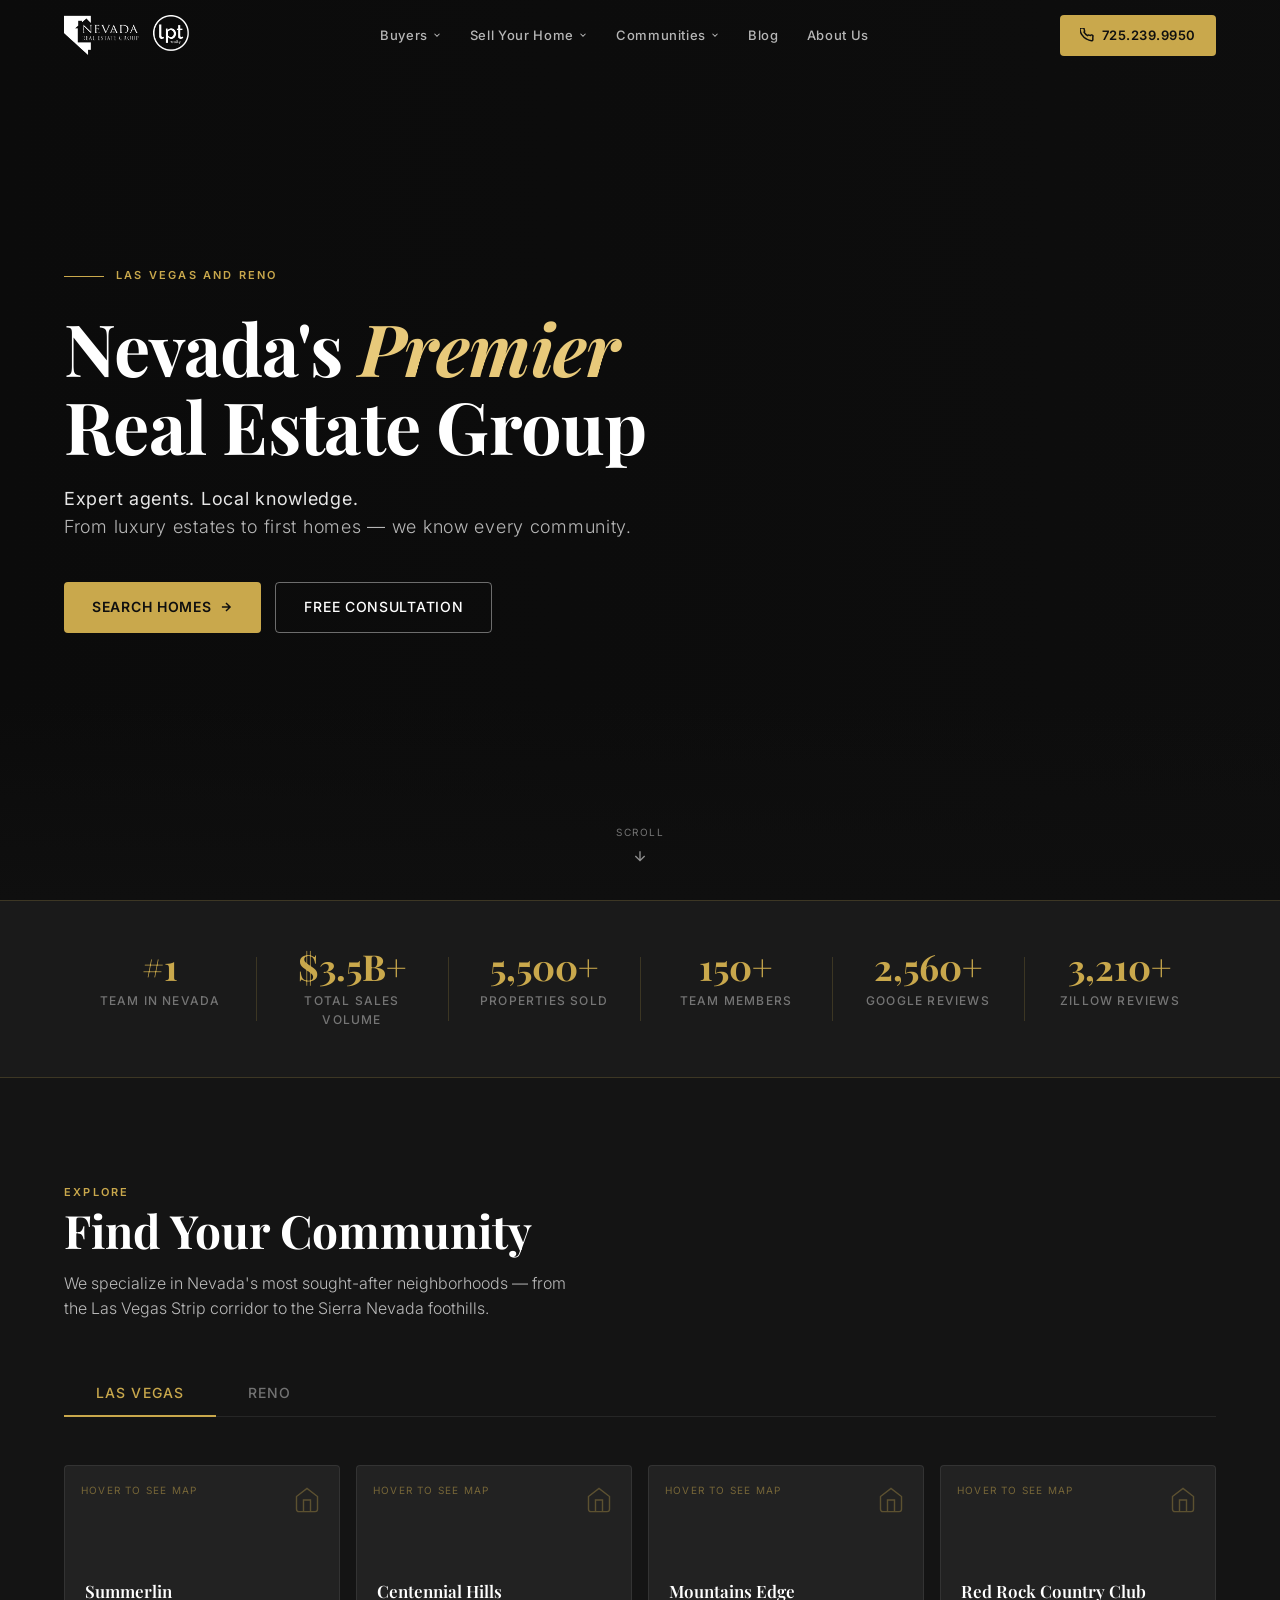
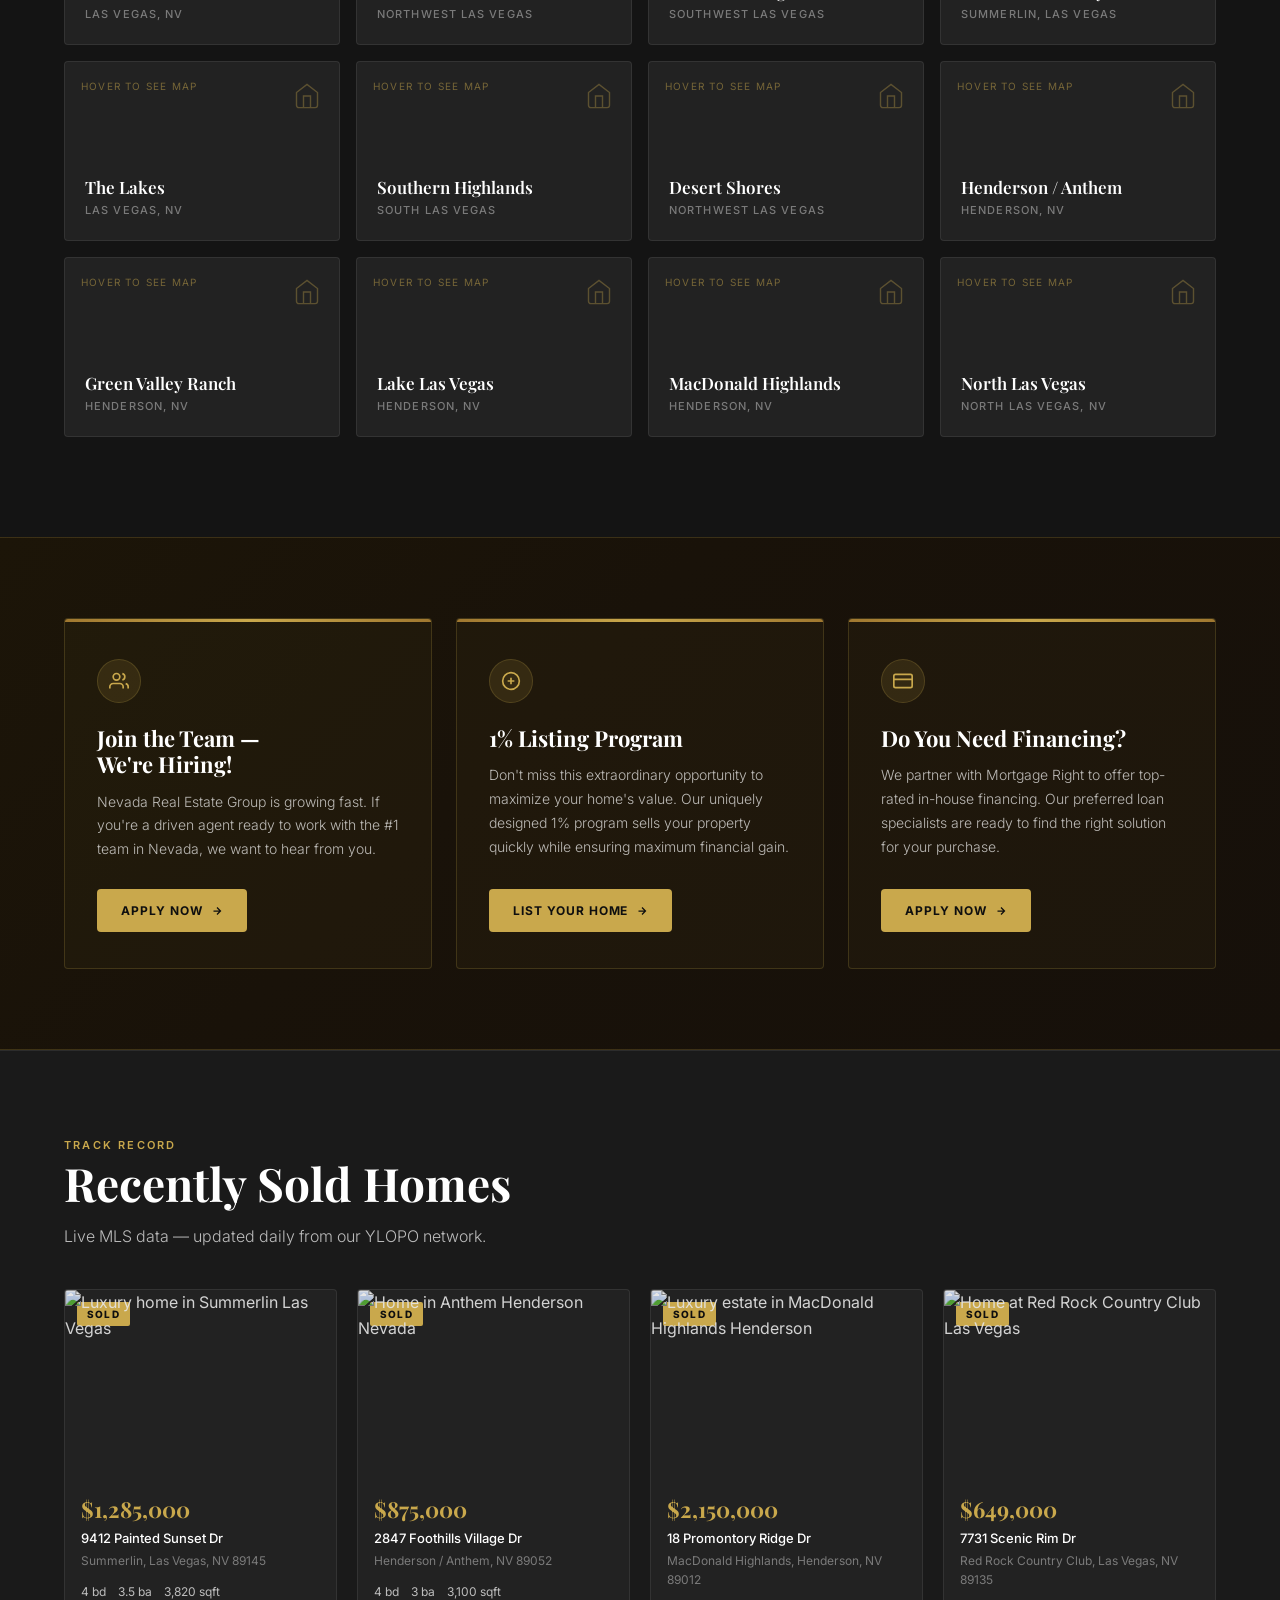
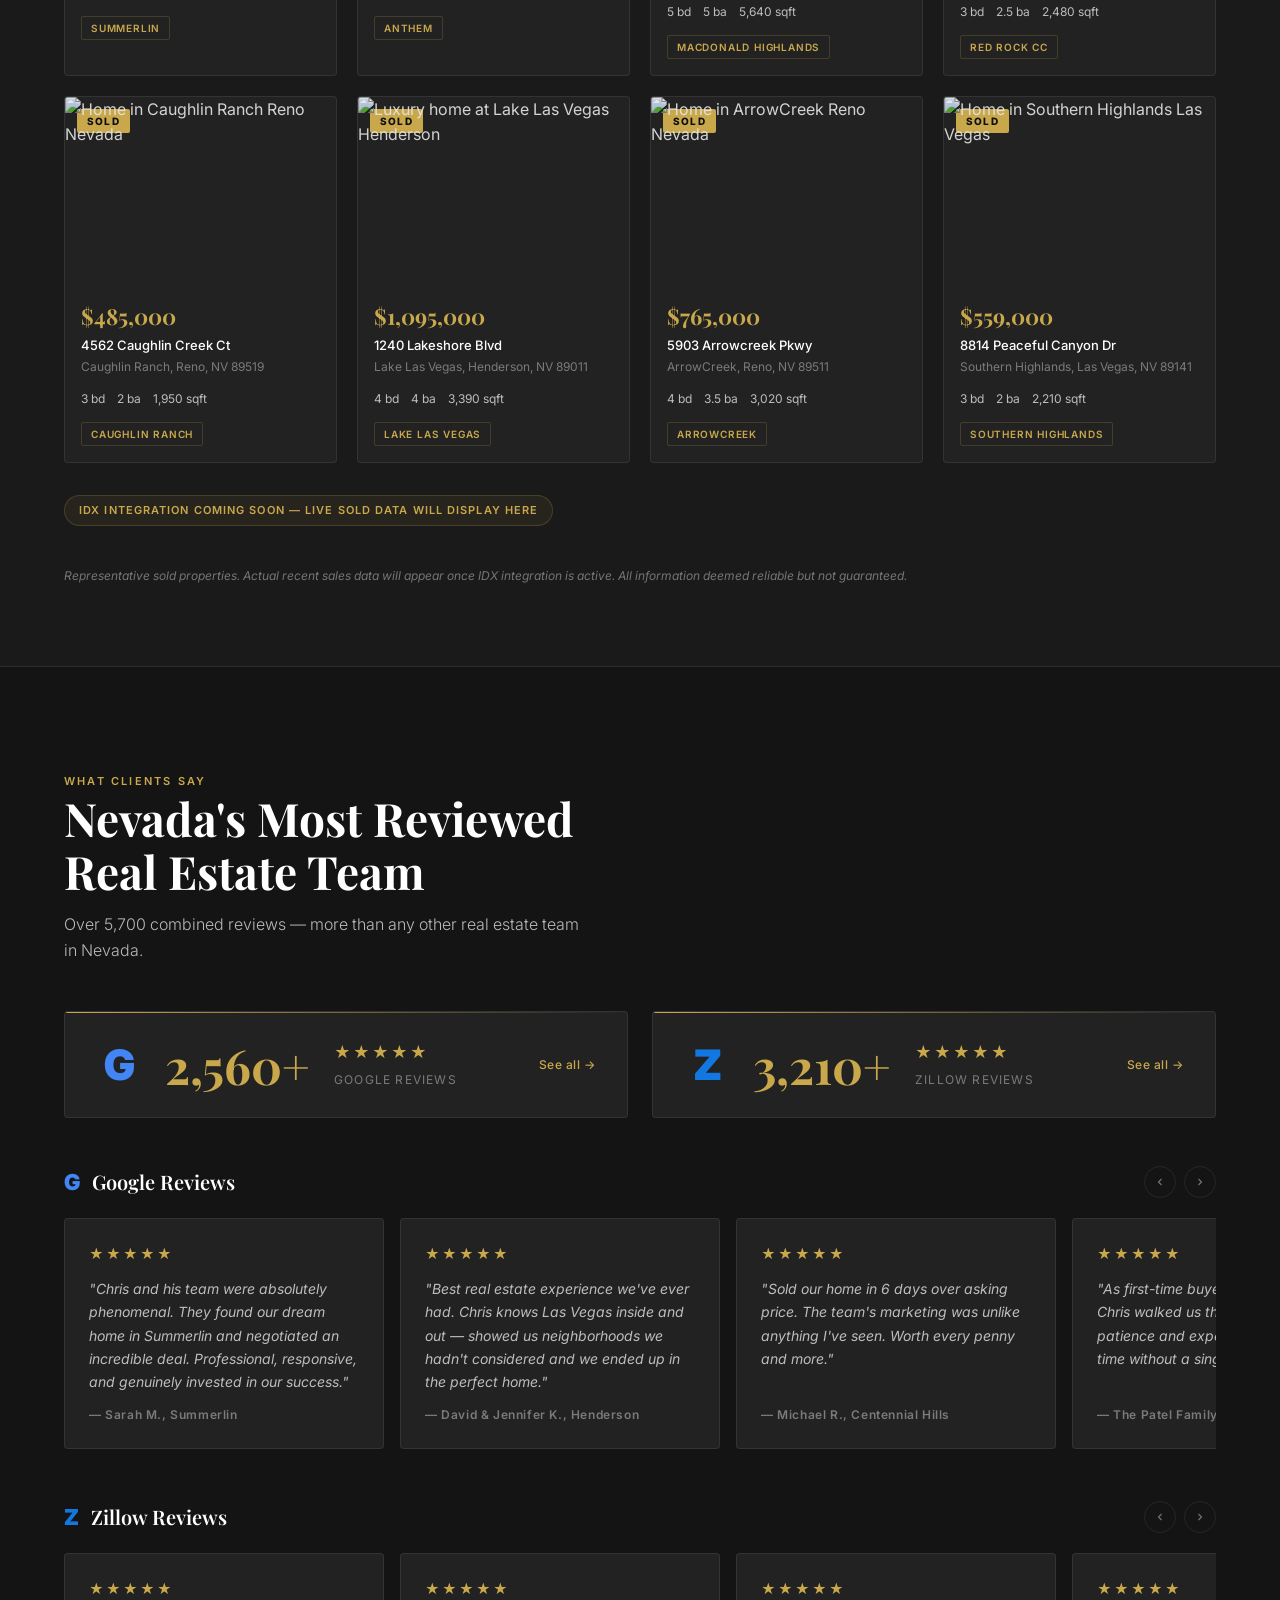
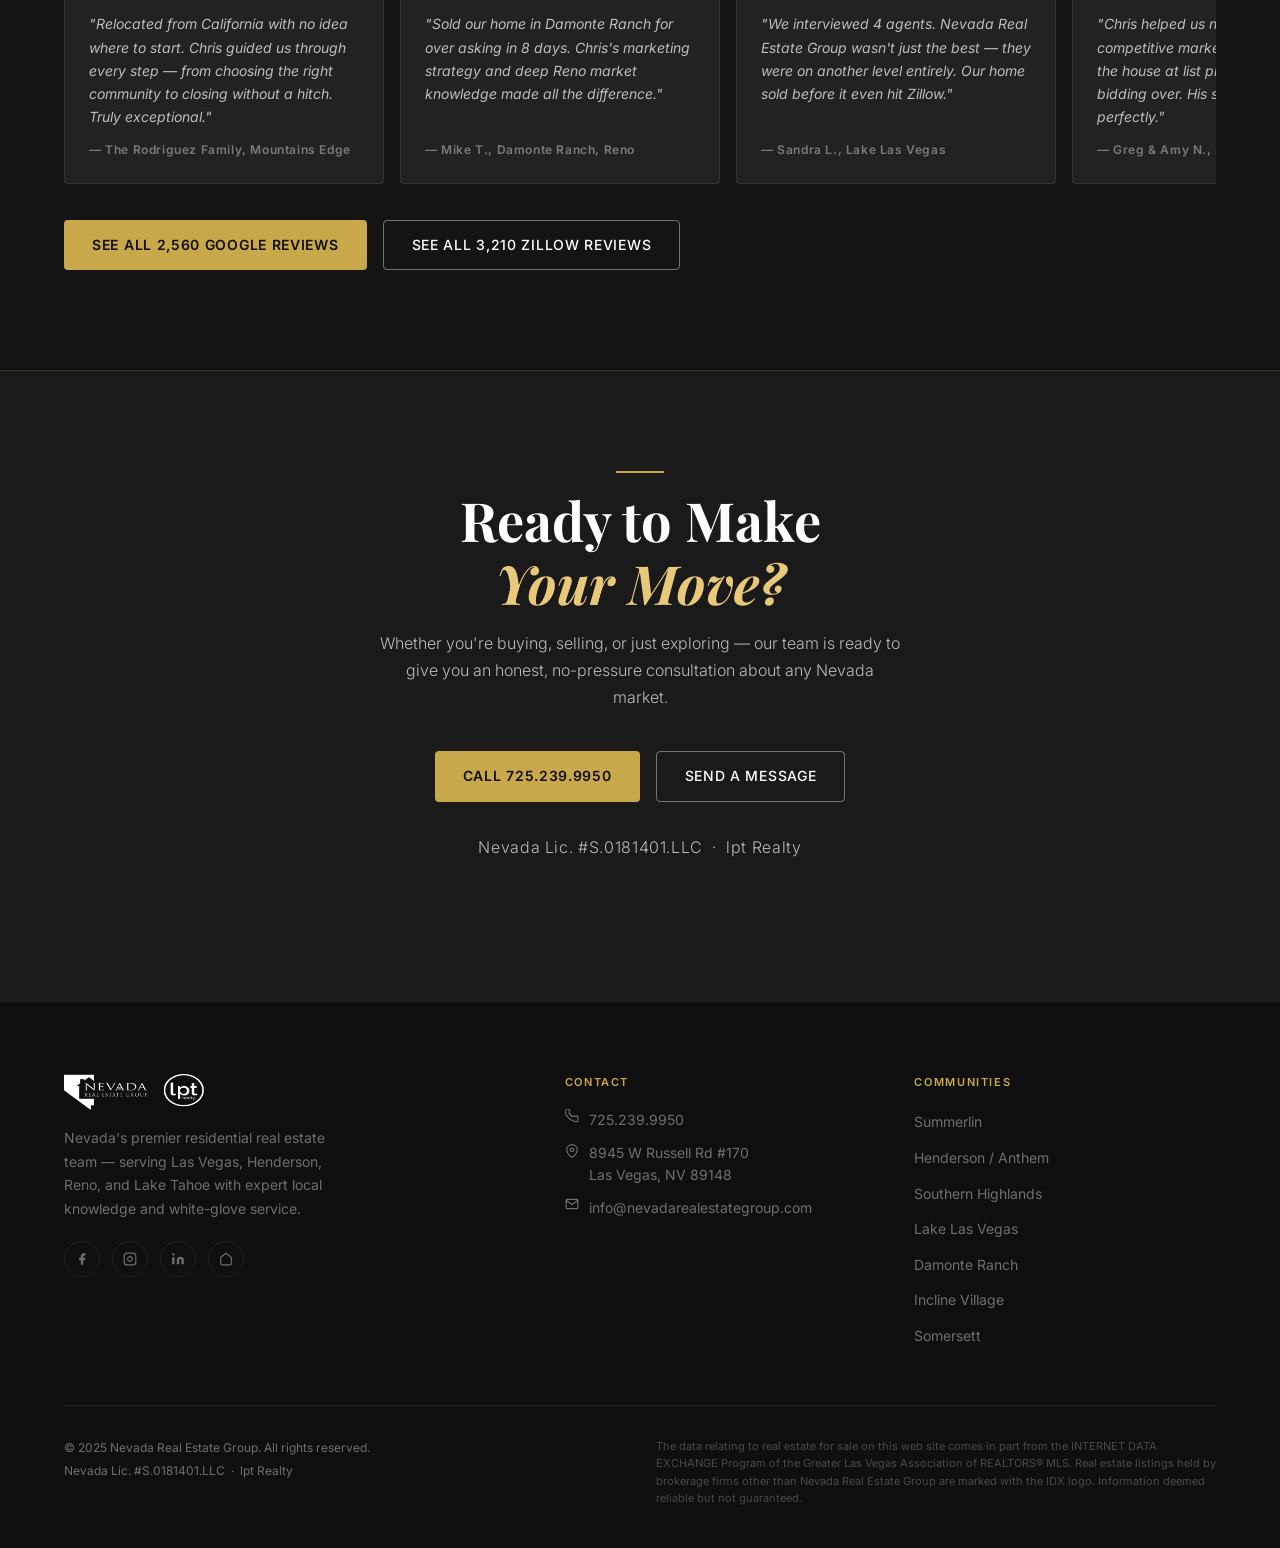
==== commit cdca5848: "Add real home photos to sold property cards via Unsplash Replace gradient placeholders with 8 verifi" ====
--- a/index.html
+++ b/index.html
@@ -2122,11 +2122,11 @@
 
         <div class="property-grid">
 
-          <!-- Card 1 -->
+          <!-- Card 1 — Summerlin -->
           <div class="property-card">
-            <div class="property-photo" style="background: linear-gradient(135deg, #1a1a2e 0%, #2d2d44 100%);">
+            <div class="property-photo">
               <span class="sold-badge">SOLD</span>
-              <div style="display:flex;align-items:center;justify-content:center;height:100%;color:rgba(201,168,76,0.25);font-size:56px;">⌂</div>
+              <img src="https://images.unsplash.com/photo-1600596542815-ffad4c1539a9?auto=format&fit=crop&w=600&h=400&q=80" alt="Luxury home in Summerlin Las Vegas" loading="lazy">
             </div>
             <div class="property-body">
               <div class="property-price">$1,285,000</div>
@@ -2141,11 +2141,11 @@
             </div>
           </div>
 
-          <!-- Card 2 -->
+          <!-- Card 2 — Anthem -->
           <div class="property-card">
-            <div class="property-photo" style="background: linear-gradient(135deg, #1e2a1e 0%, #2d3d2d 100%);">
+            <div class="property-photo">
               <span class="sold-badge">SOLD</span>
-              <div style="display:flex;align-items:center;justify-content:center;height:100%;color:rgba(201,168,76,0.25);font-size:56px;">⌂</div>
+              <img src="https://images.unsplash.com/photo-1600585154340-be6161a56a0c?auto=format&fit=crop&w=600&h=400&q=80" alt="Home in Anthem Henderson Nevada" loading="lazy">
             </div>
             <div class="property-body">
               <div class="property-price">$875,000</div>
@@ -2160,11 +2160,11 @@
             </div>
           </div>
 
-          <!-- Card 3 -->
+          <!-- Card 3 — MacDonald Highlands -->
           <div class="property-card">
-            <div class="property-photo" style="background: linear-gradient(135deg, #1a1e2e 0%, #252d44 100%);">
+            <div class="property-photo">
               <span class="sold-badge">SOLD</span>
-              <div style="display:flex;align-items:center;justify-content:center;height:100%;color:rgba(201,168,76,0.25);font-size:56px;">⌂</div>
+              <img src="https://images.unsplash.com/photo-1613977257363-707ba9348227?auto=format&fit=crop&w=600&h=400&q=80" alt="Luxury estate in MacDonald Highlands Henderson" loading="lazy">
             </div>
             <div class="property-body">
               <div class="property-price">$2,150,000</div>
@@ -2179,11 +2179,11 @@
             </div>
           </div>
 
-          <!-- Card 4 -->
+          <!-- Card 4 — Red Rock CC -->
           <div class="property-card">
-            <div class="property-photo" style="background: linear-gradient(135deg, #2a1e1a 0%, #3d2d25 100%);">
+            <div class="property-photo">
               <span class="sold-badge">SOLD</span>
-              <div style="display:flex;align-items:center;justify-content:center;height:100%;color:rgba(201,168,76,0.25);font-size:56px;">⌂</div>
+              <img src="https://images.unsplash.com/photo-1583847268964-b28dc8f51f92?auto=format&fit=crop&w=600&h=400&q=80" alt="Home at Red Rock Country Club Las Vegas" loading="lazy">
             </div>
             <div class="property-body">
               <div class="property-price">$649,000</div>
@@ -2198,11 +2198,11 @@
             </div>
           </div>
 
-          <!-- Card 5 -->
+          <!-- Card 5 — Caughlin Ranch -->
           <div class="property-card">
-            <div class="property-photo" style="background: linear-gradient(135deg, #1a2a2a 0%, #253d3d 100%);">
+            <div class="property-photo">
               <span class="sold-badge">SOLD</span>
-              <div style="display:flex;align-items:center;justify-content:center;height:100%;color:rgba(201,168,76,0.25);font-size:56px;">⌂</div>
+              <img src="https://images.unsplash.com/photo-1580587771525-78b9dba3b914?auto=format&fit=crop&w=600&h=400&q=80" alt="Home in Caughlin Ranch Reno Nevada" loading="lazy">
             </div>
             <div class="property-body">
               <div class="property-price">$485,000</div>
@@ -2217,11 +2217,11 @@
             </div>
           </div>
 
-          <!-- Card 6 -->
+          <!-- Card 6 — Lake Las Vegas -->
           <div class="property-card">
-            <div class="property-photo" style="background: linear-gradient(135deg, #1e1a2a 0%, #2d253d 100%);">
+            <div class="property-photo">
               <span class="sold-badge">SOLD</span>
-              <div style="display:flex;align-items:center;justify-content:center;height:100%;color:rgba(201,168,76,0.25);font-size:56px;">⌂</div>
+              <img src="https://images.unsplash.com/photo-1568605114967-8130f3a36994?auto=format&fit=crop&w=600&h=400&q=80" alt="Luxury home at Lake Las Vegas Henderson" loading="lazy">
             </div>
             <div class="property-body">
               <div class="property-price">$1,095,000</div>
@@ -2236,11 +2236,11 @@
             </div>
           </div>
 
-          <!-- Card 7 -->
+          <!-- Card 7 — ArrowCreek -->
           <div class="property-card">
-            <div class="property-photo" style="background: linear-gradient(135deg, #1a2a1e 0%, #253d2d 100%);">
+            <div class="property-photo">
               <span class="sold-badge">SOLD</span>
-              <div style="display:flex;align-items:center;justify-content:center;height:100%;color:rgba(201,168,76,0.25);font-size:56px;">⌂</div>
+              <img src="https://images.unsplash.com/photo-1570129477492-45c003edd2be?auto=format&fit=crop&w=600&h=400&q=80" alt="Home in ArrowCreek Reno Nevada" loading="lazy">
             </div>
             <div class="property-body">
               <div class="property-price">$765,000</div>
@@ -2255,11 +2255,11 @@
             </div>
           </div>
 
-          <!-- Card 8 -->
+          <!-- Card 8 — Southern Highlands -->
           <div class="property-card">
-            <div class="property-photo" style="background: linear-gradient(135deg, #2a2a1a 0%, #3d3d25 100%);">
+            <div class="property-photo">
               <span class="sold-badge">SOLD</span>
-              <div style="display:flex;align-items:center;justify-content:center;height:100%;color:rgba(201,168,76,0.25);font-size:56px;">⌂</div>
+              <img src="https://images.unsplash.com/photo-1613490493576-7fde63acd811?auto=format&fit=crop&w=600&h=400&q=80" alt="Home in Southern Highlands Las Vegas" loading="lazy">
             </div>
             <div class="property-body">
               <div class="property-price">$559,000</div>
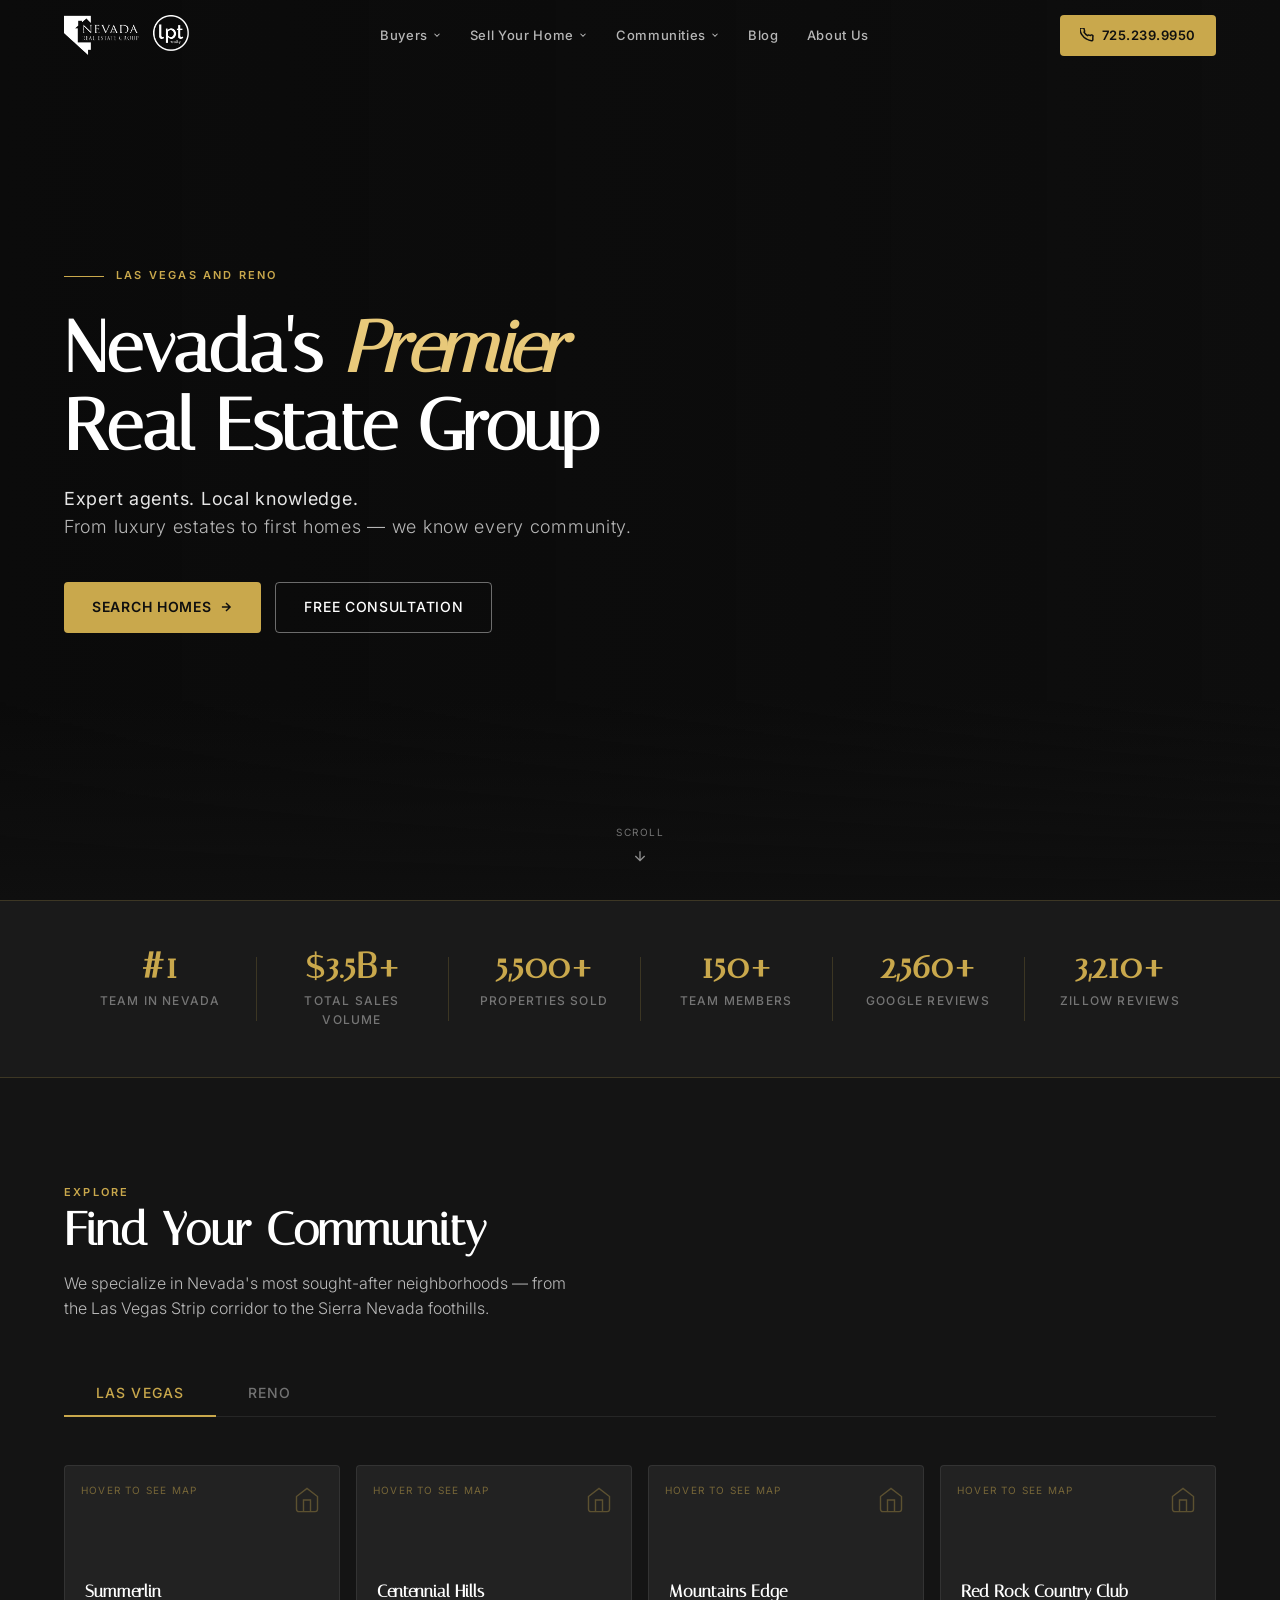
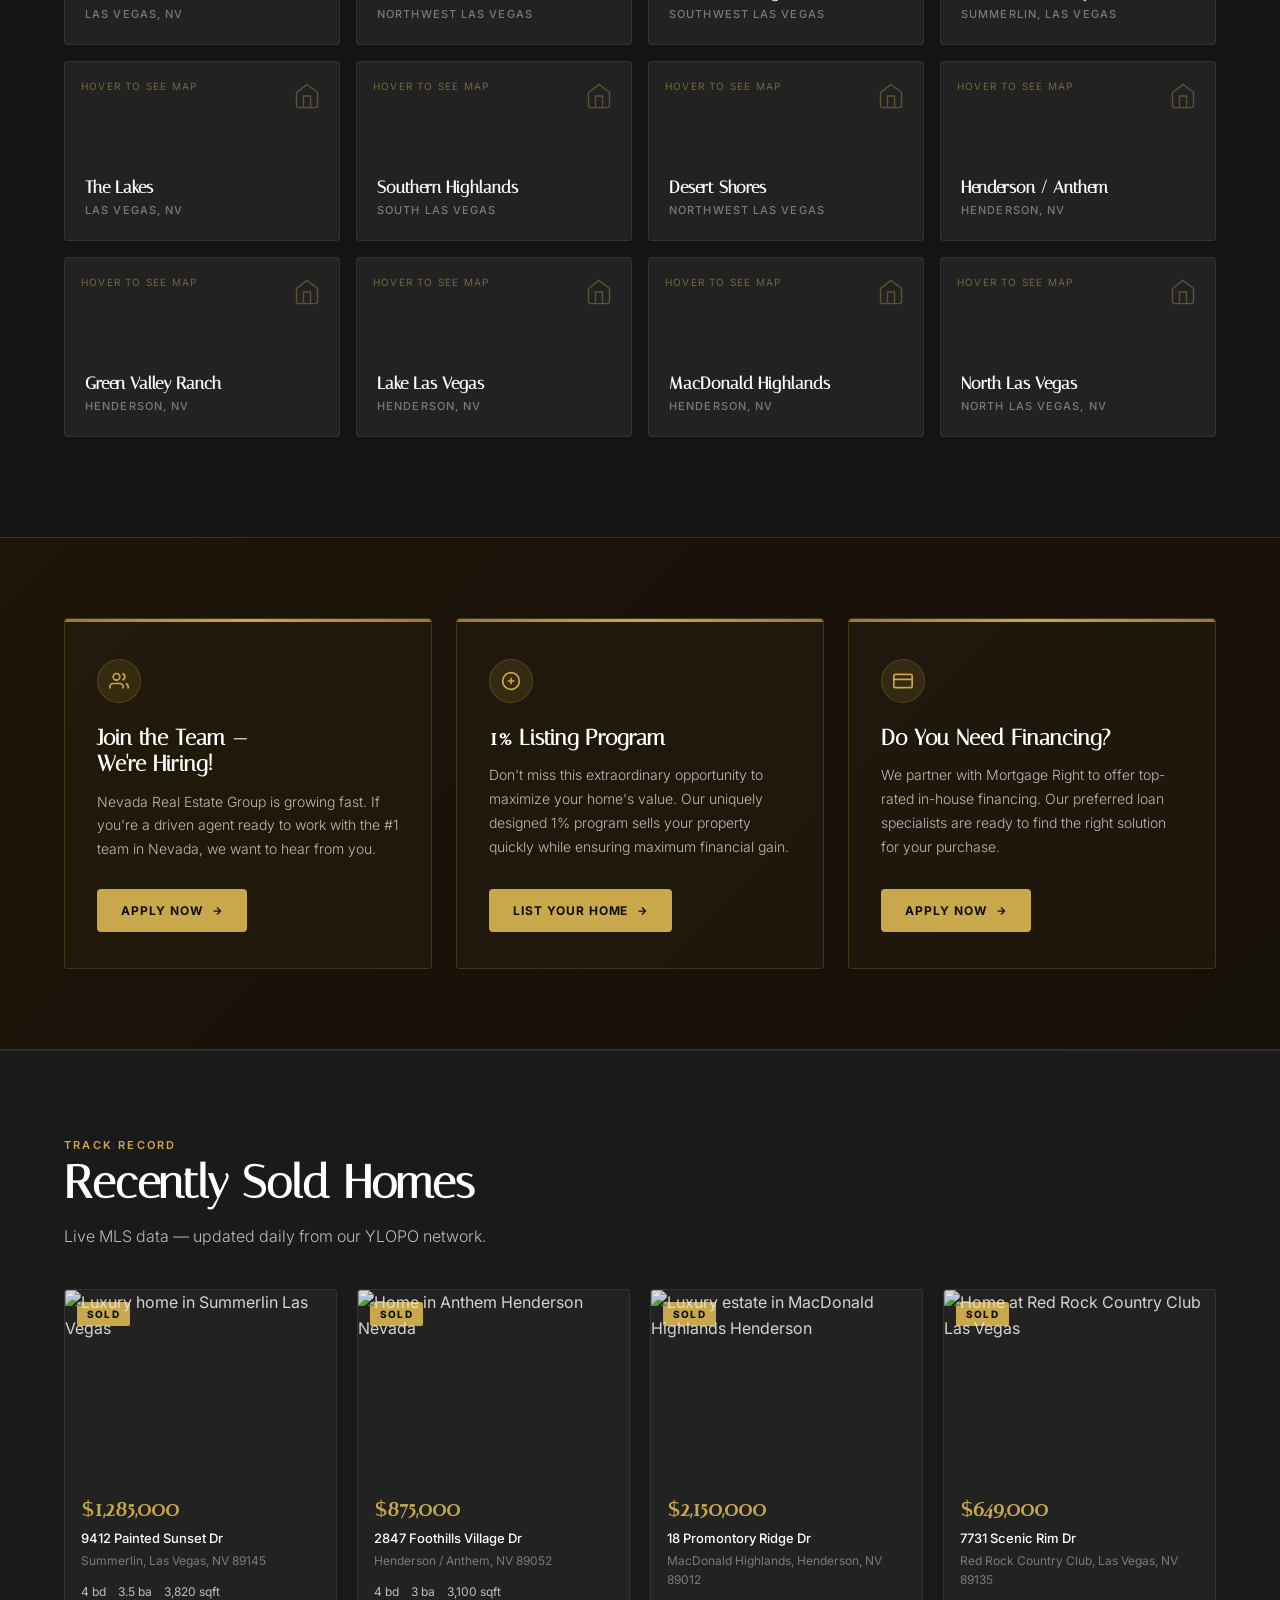
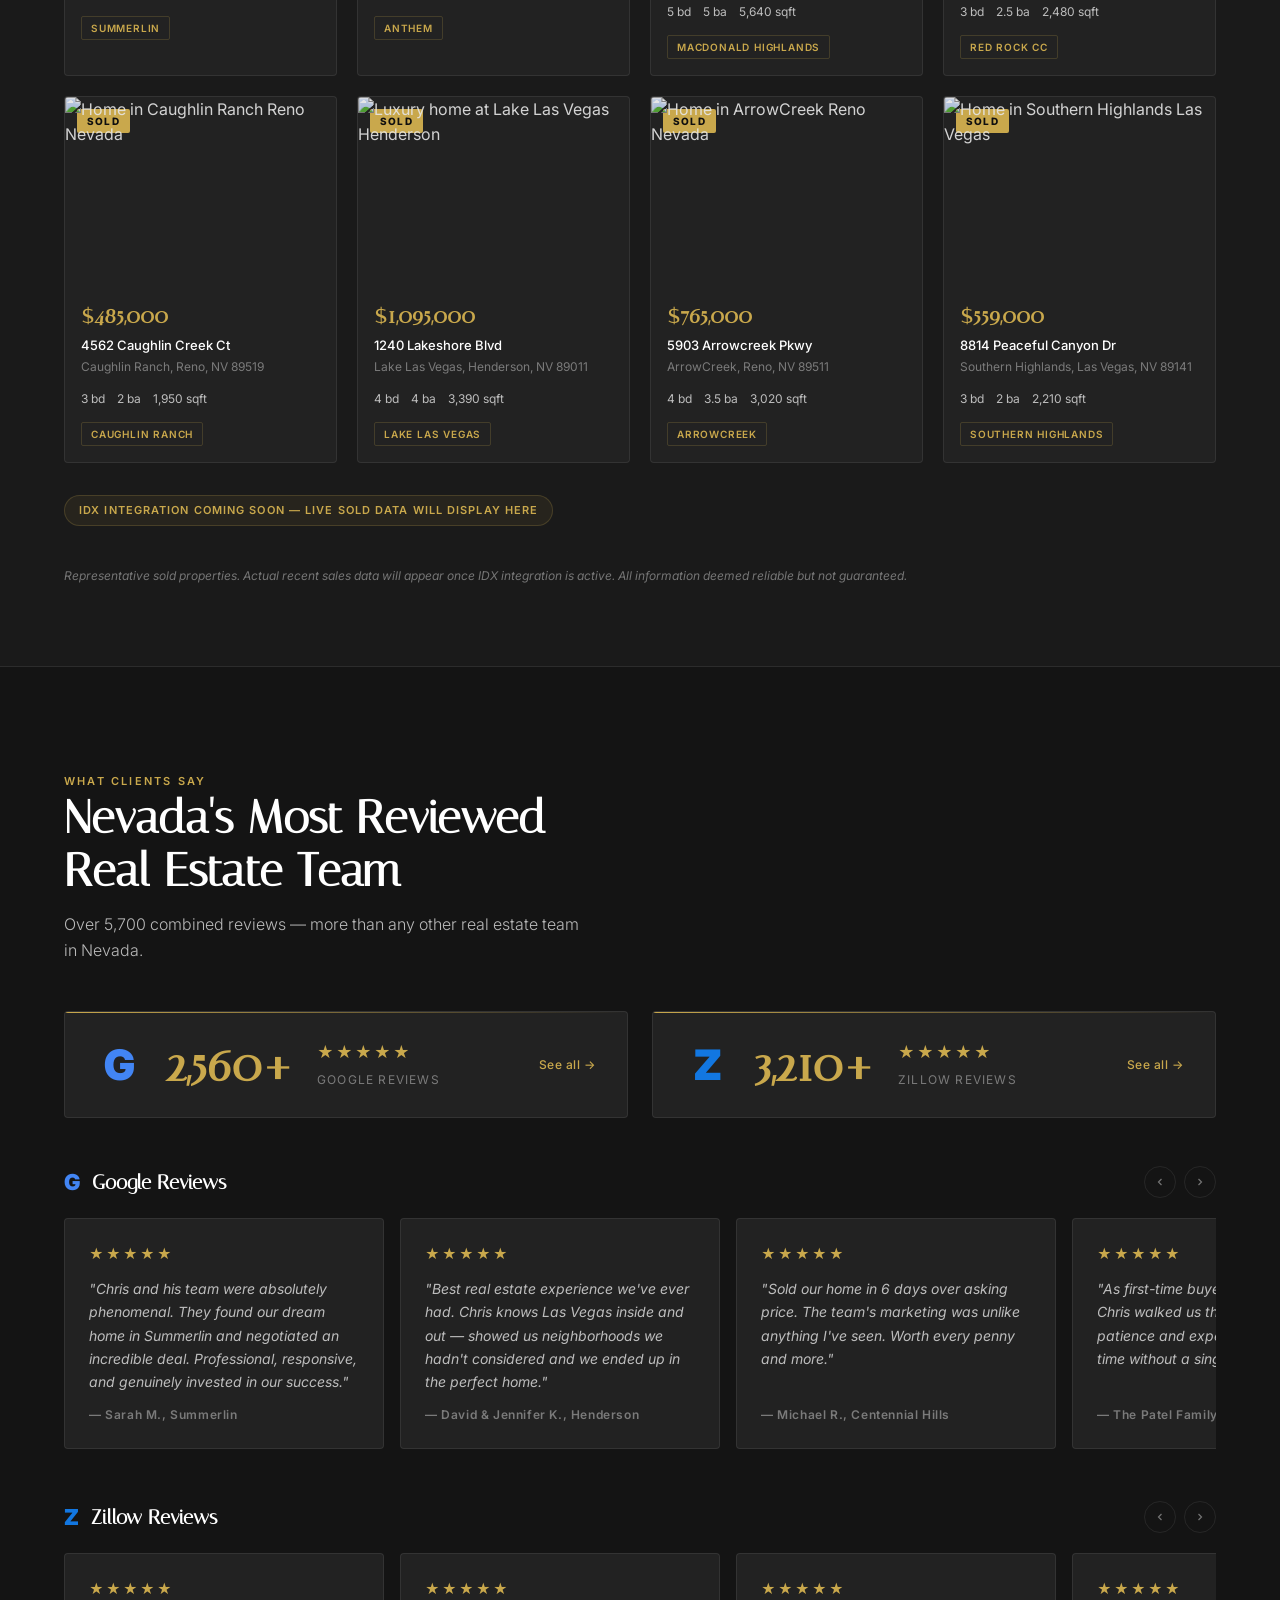
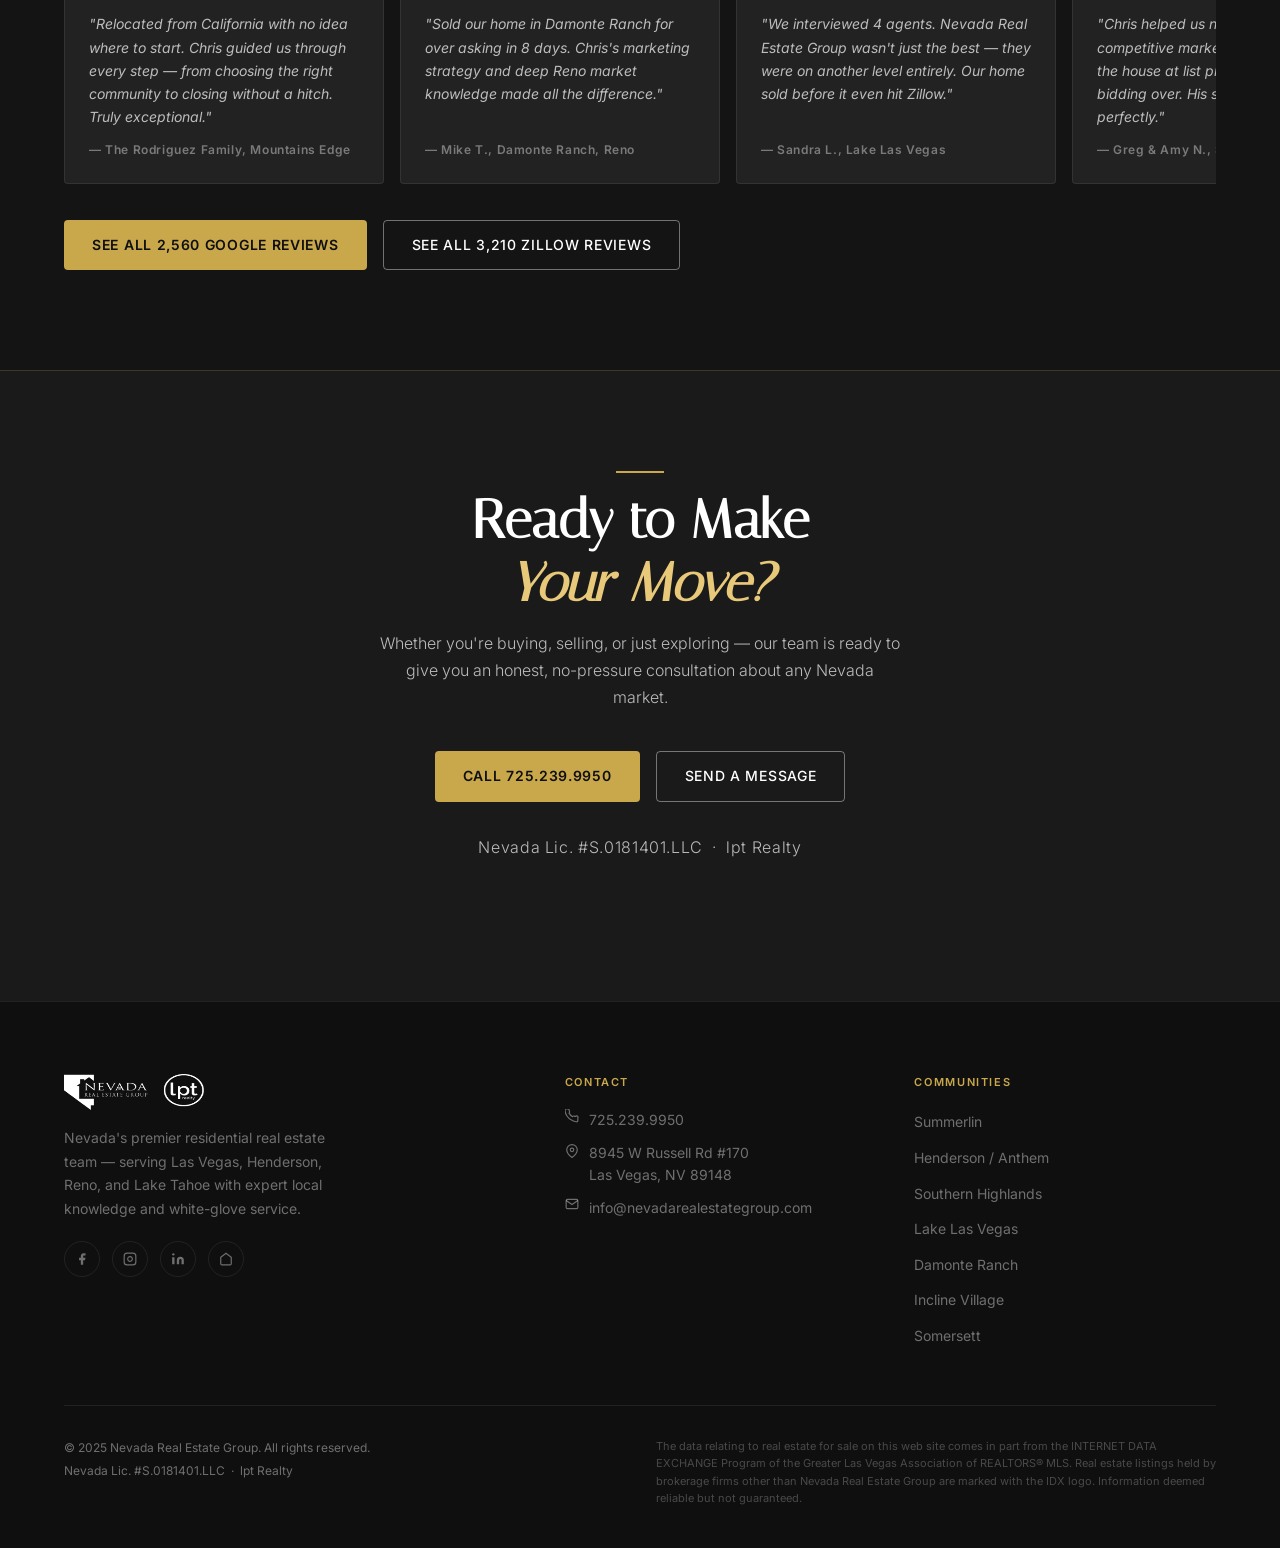
==== commit d517bfcf: "Switch heading font from Playfair Display to Italiana sitewide Applied to homepage and Summerlin com" ====
--- a/index.html
+++ b/index.html
@@ -27,7 +27,7 @@
   <link rel="preconnect" href="https://player.vimeo.com">
 
   <!-- Fonts -->
-  <link href="https://fonts.googleapis.com/css2?family=Playfair+Display:ital,wght@0,400;0,600;0,700;1,400&family=Inter:wght@300;400;500;600&display=swap" rel="stylesheet">
+  <link href="https://fonts.googleapis.com/css2?family=Italiana&family=Inter:wght@300;400;500;600&display=swap" rel="stylesheet">
 
   <!-- Schema.org Structured Data -->
   <script type="application/ld+json">
@@ -90,7 +90,7 @@
       --white-70:    rgba(255,255,255,0.70);
       --white-40:    rgba(255,255,255,0.40);
       --white-15:    rgba(255,255,255,0.15);
-      --font-serif:  'Playfair Display', Georgia, serif;
+      --font-serif: 'Italiana', Georgia, serif;
       --font-sans:   'Inter', system-ui, sans-serif;
       --nav-h:       72px;
       --radius:      4px;
@@ -1692,27 +1692,27 @@
       <div class="container">
         <div class="trust-grid">
           <div class="trust-item">
-            <div class="trust-num">#1</div>
+            <div class="trust-num" data-count-static="#1">#1</div>
             <div class="trust-label">Team in Nevada</div>
           </div>
           <div class="trust-item">
-            <div class="trust-num">$3.5B+</div>
+            <div class="trust-num" data-count-prefix="$" data-count-suffix="B+" data-count-target="3.5" data-count-decimals="1">$3.5B+</div>
             <div class="trust-label">Total Sales Volume</div>
           </div>
           <div class="trust-item">
-            <div class="trust-num">5,500+</div>
+            <div class="trust-num" data-count-suffix="+" data-count-target="5500" data-count-comma>5,500+</div>
             <div class="trust-label">Properties Sold</div>
           </div>
           <div class="trust-item">
-            <div class="trust-num">150+</div>
+            <div class="trust-num" data-count-suffix="+" data-count-target="150">150+</div>
             <div class="trust-label">Team Members</div>
           </div>
           <div class="trust-item">
-            <div class="trust-num">2,560+</div>
+            <div class="trust-num" data-count-suffix="+" data-count-target="2560" data-count-comma>2,560+</div>
             <div class="trust-label">Google Reviews</div>
           </div>
           <div class="trust-item">
-            <div class="trust-num">3,210+</div>
+            <div class="trust-num" data-count-suffix="+" data-count-target="3210" data-count-comma>3,210+</div>
             <div class="trust-label">Zillow Reviews</div>
           </div>
         </div>
@@ -2472,6 +2472,57 @@
 
   <!-- Page JS -->
   <script>
+    // ── Trust bar counter animation ──────────────────────────────────────
+    (function() {
+      const DURATION = 2000; // ms for the full count
+      const EASE_OUT = t => 1 - Math.pow(1 - t, 3); // cubic ease-out
+
+      function formatNum(val, decimals, useComma) {
+        if (decimals > 0) return val.toFixed(decimals);
+        const n = Math.round(val);
+        return useComma ? n.toLocaleString('en-US') : String(n);
+      }
+
+      function animateCounter(el) {
+        if (el.dataset.animated) return; // only fire once
+        el.dataset.animated = '1';
+
+        if (el.dataset.countStatic) return; // static label — no counting
+
+        const target  = parseFloat(el.dataset.countTarget);
+        const prefix  = el.dataset.countPrefix  || '';
+        const suffix  = el.dataset.countSuffix  || '';
+        const decimals = parseInt(el.dataset.countDecimals || '0', 10);
+        const useComma = el.hasAttribute('data-count-comma');
+
+        const start = performance.now();
+
+        function tick(now) {
+          const elapsed = now - start;
+          const progress = Math.min(elapsed / DURATION, 1);
+          const value = EASE_OUT(progress) * target;
+          el.textContent = prefix + formatNum(value, decimals, useComma) + suffix;
+          if (progress < 1) requestAnimationFrame(tick);
+        }
+
+        requestAnimationFrame(tick);
+      }
+
+      const counters = document.querySelectorAll('[data-count-target], [data-count-static]');
+
+      const observer = new IntersectionObserver(entries => {
+        entries.forEach(entry => {
+          if (entry.isIntersecting) {
+            animateCounter(entry.target);
+            observer.unobserve(entry.target); // fire once, clean up
+          }
+        });
+      }, { threshold: 0.3 });
+
+      counters.forEach(el => observer.observe(el));
+    })();
+    // ────────────────────────────────────────────────────────────────────
+
     // Nav scroll effect
     const nav = document.getElementById('nav');
     window.addEventListener('scroll', () => {
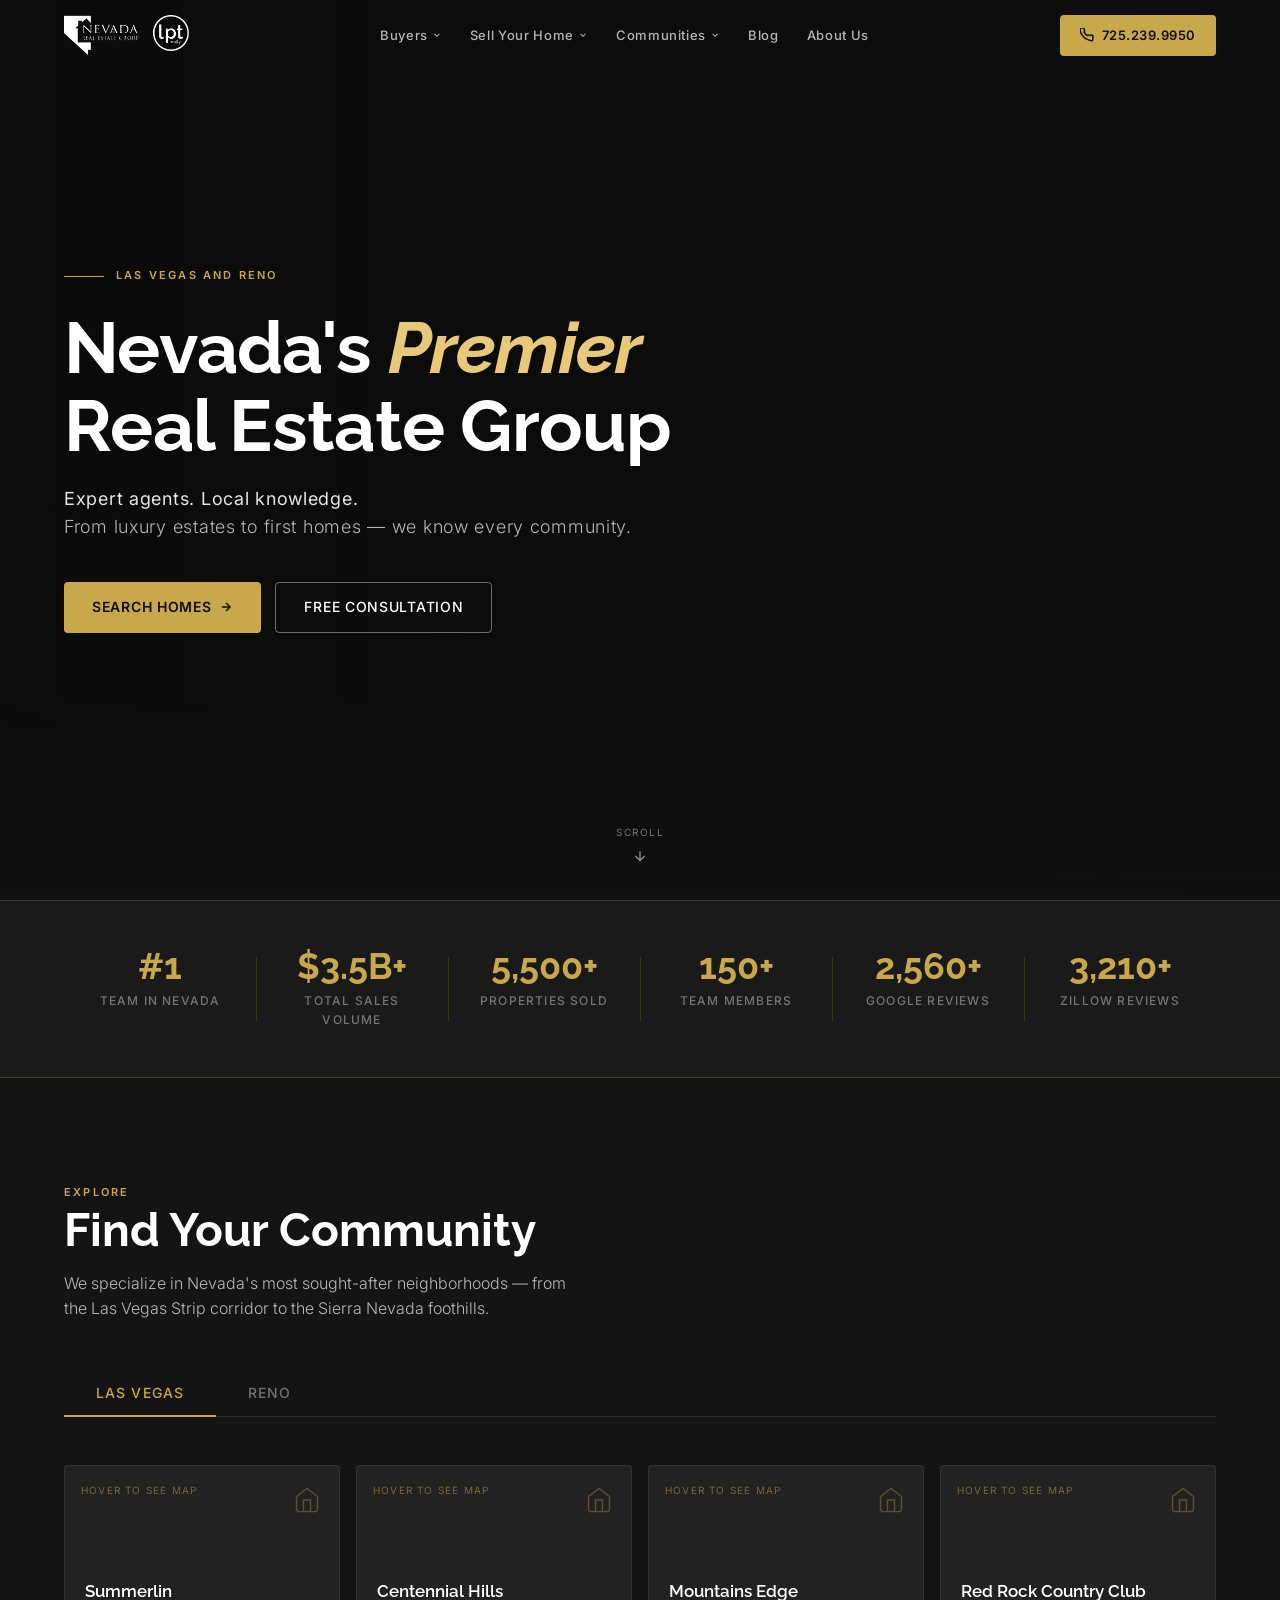
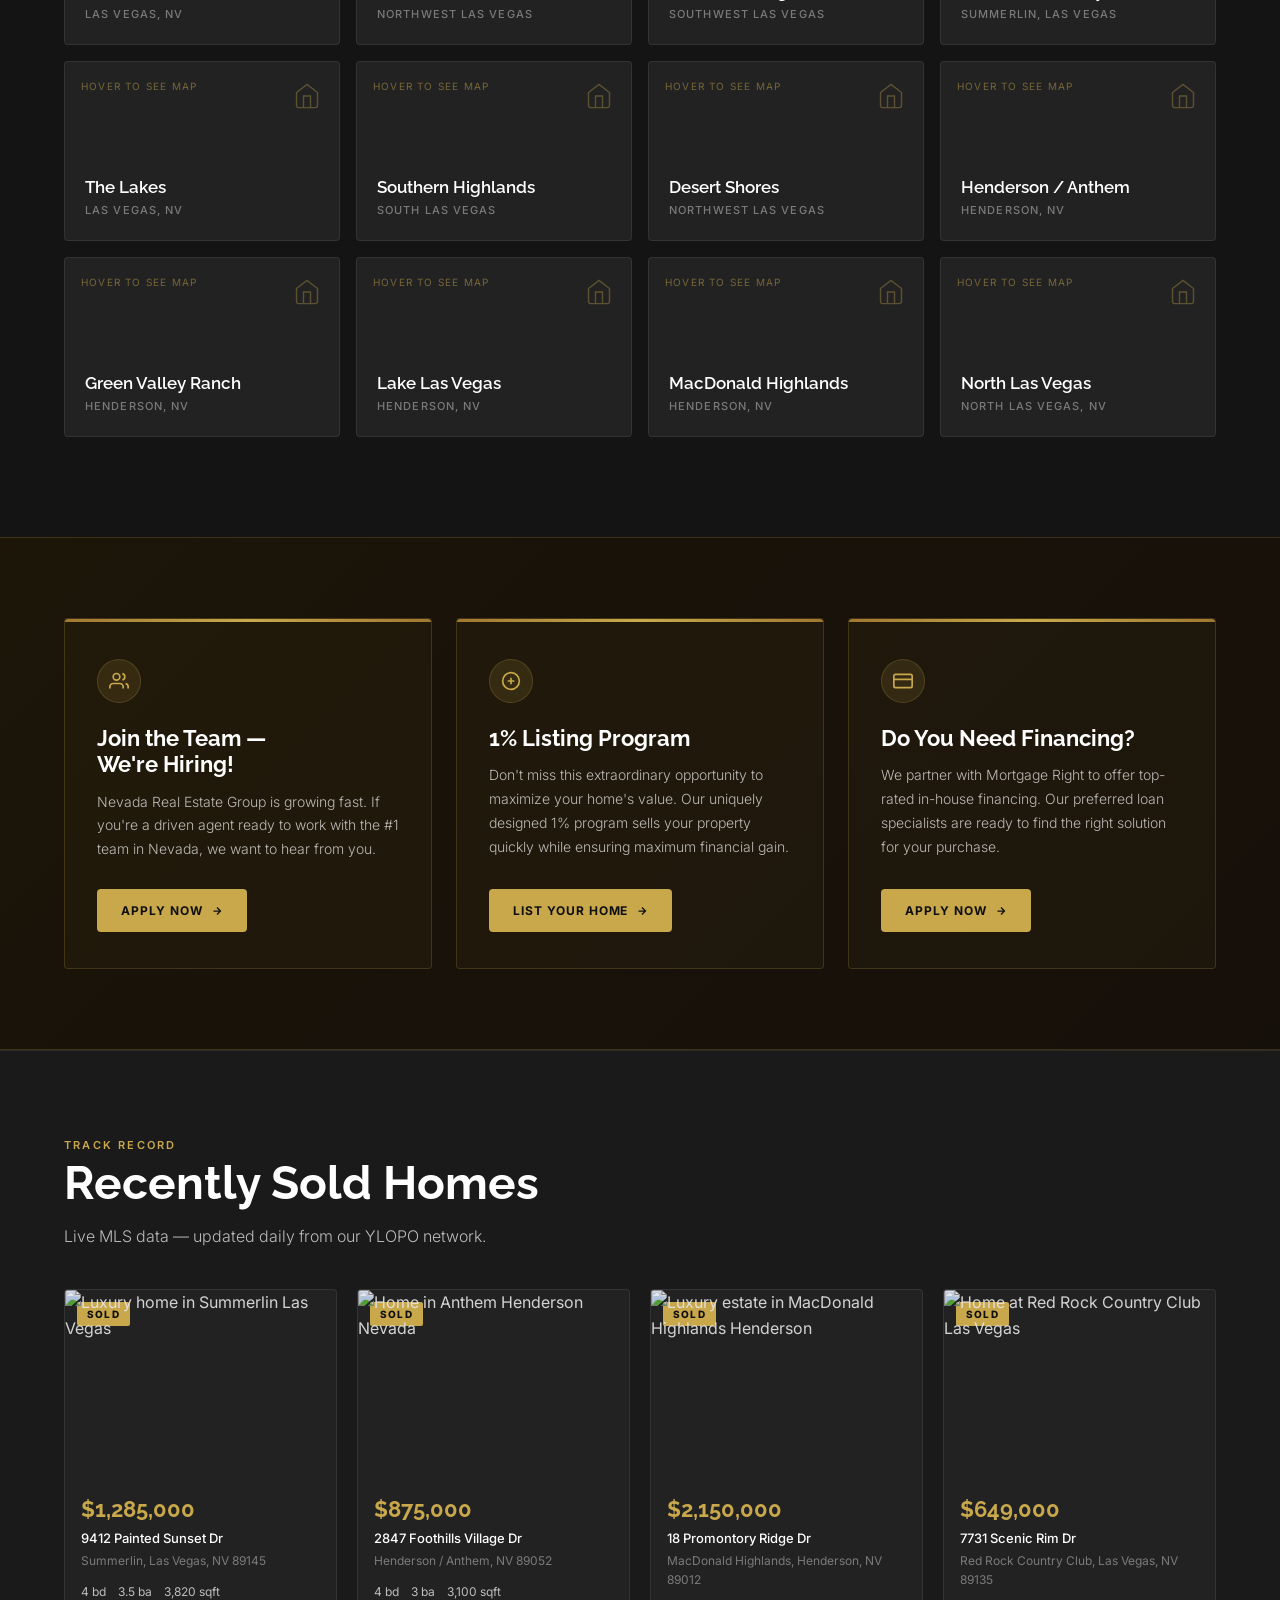
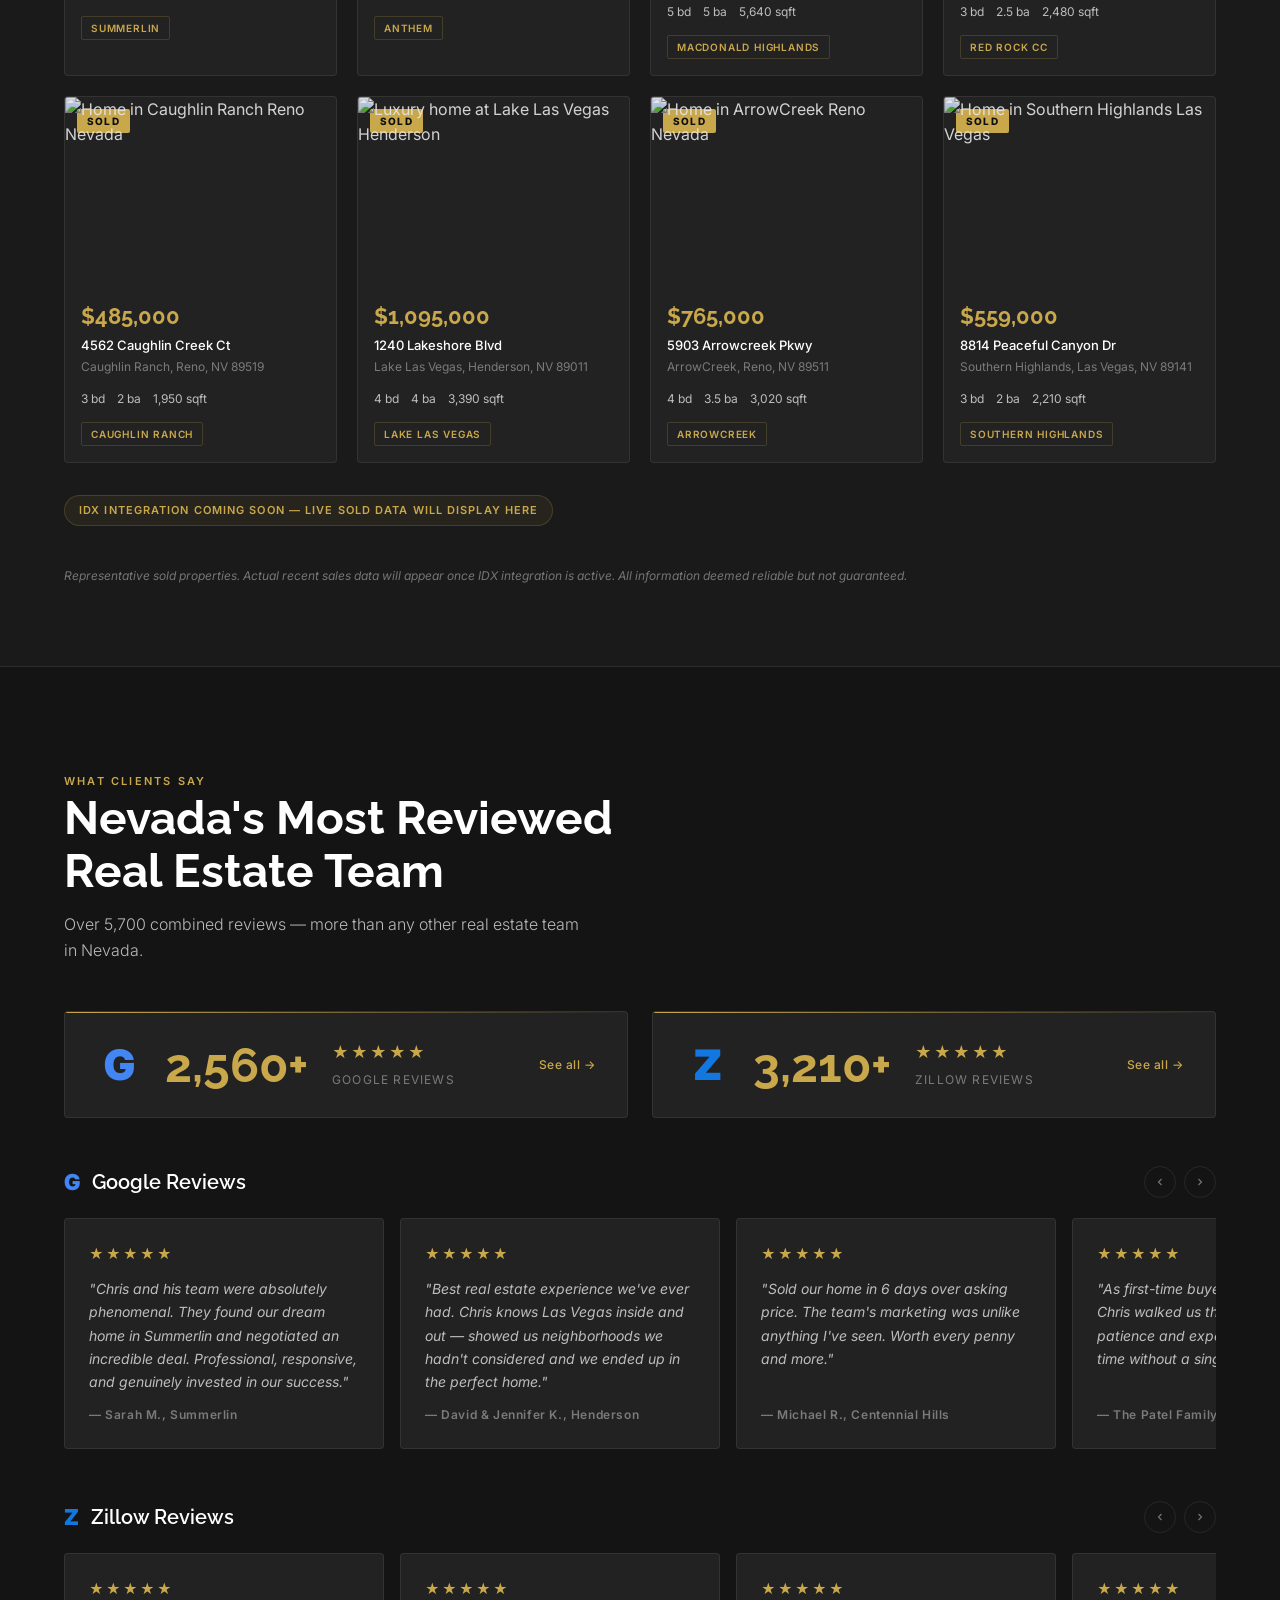
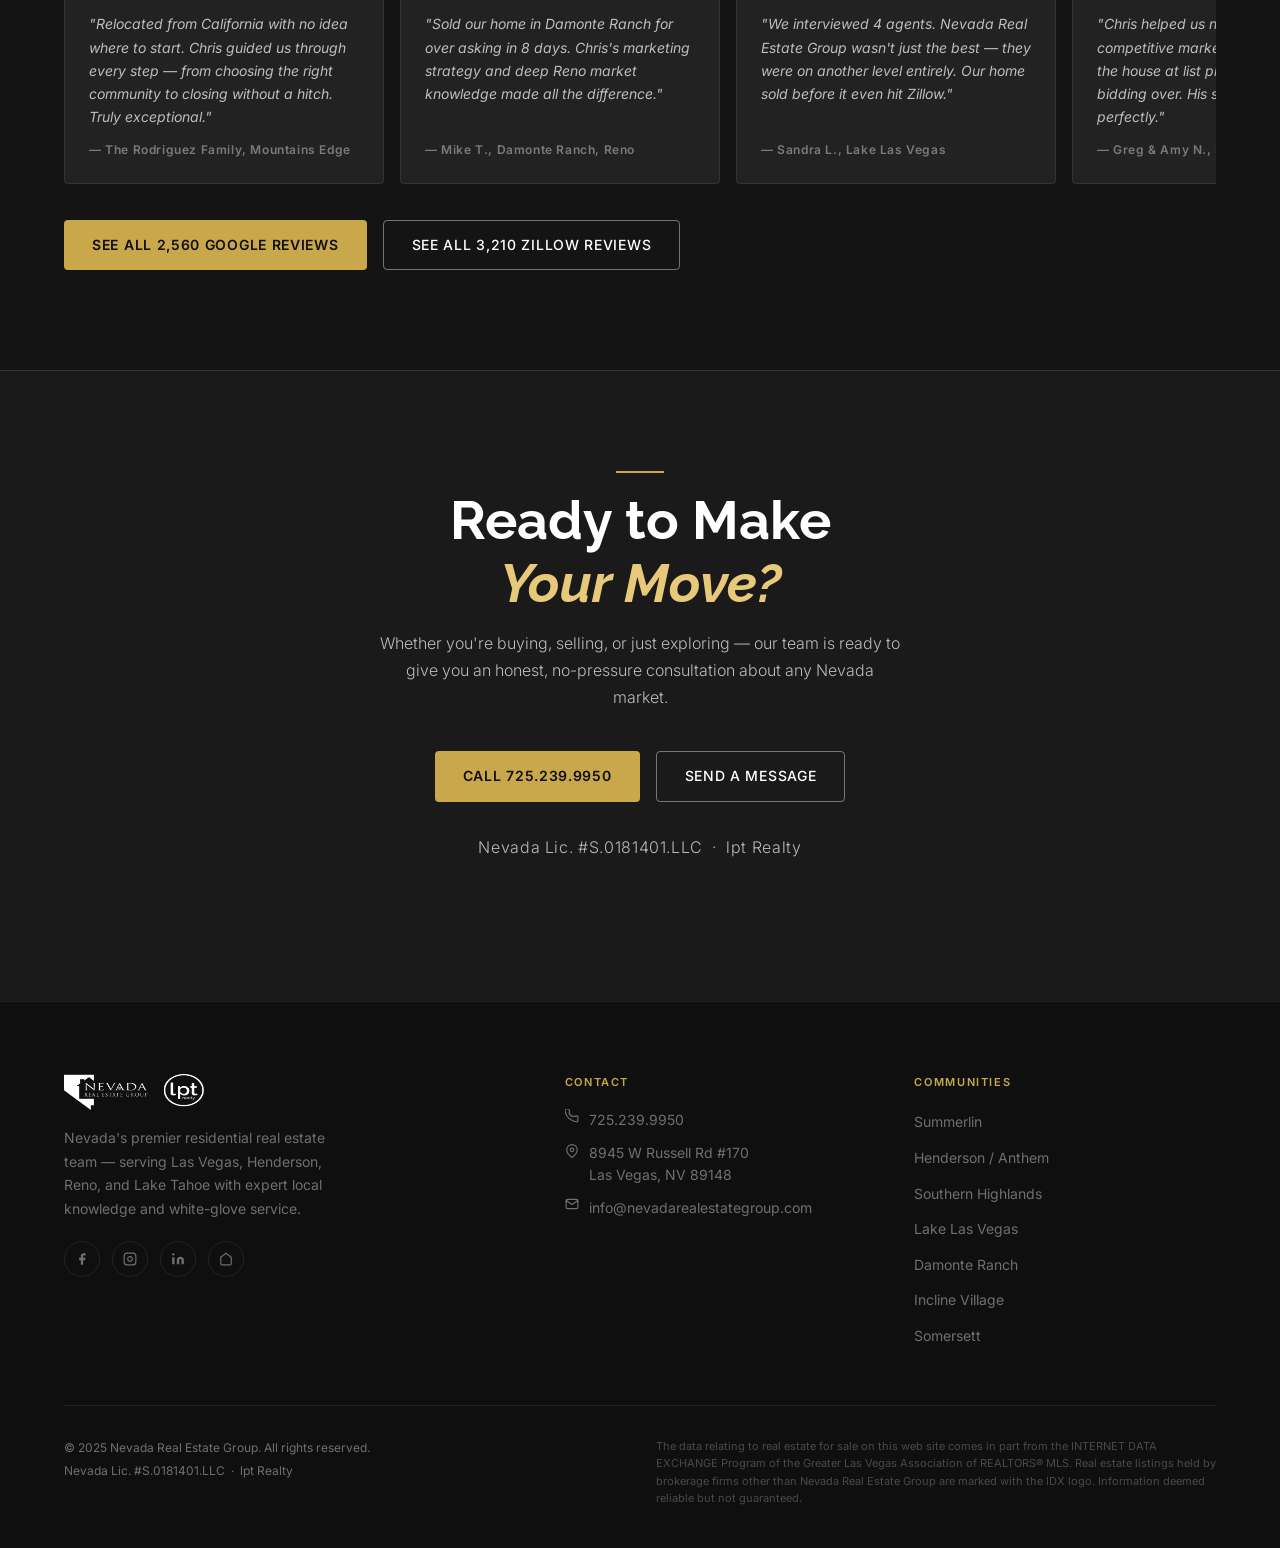
==== commit 12985e5f: "Switch heading font to Raleway (weight 800/900) Replaces Italiana with Raleway across homepage and S" ====
--- a/index.html
+++ b/index.html
@@ -27,7 +27,7 @@
   <link rel="preconnect" href="https://player.vimeo.com">
 
   <!-- Fonts -->
-  <link href="https://fonts.googleapis.com/css2?family=Italiana&family=Inter:wght@300;400;500;600&display=swap" rel="stylesheet">
+  <link href="https://fonts.googleapis.com/css2?family=Raleway:wght@700;800;900&family=Inter:wght@300;400;500;600&display=swap" rel="stylesheet">
 
   <!-- Schema.org Structured Data -->
   <script type="application/ld+json">
@@ -90,7 +90,7 @@
       --white-70:    rgba(255,255,255,0.70);
       --white-40:    rgba(255,255,255,0.40);
       --white-15:    rgba(255,255,255,0.15);
-      --font-serif: 'Italiana', Georgia, serif;
+      --font-serif: 'Raleway', system-ui, sans-serif;
       --font-sans:   'Inter', system-ui, sans-serif;
       --nav-h:       72px;
       --radius:      4px;
